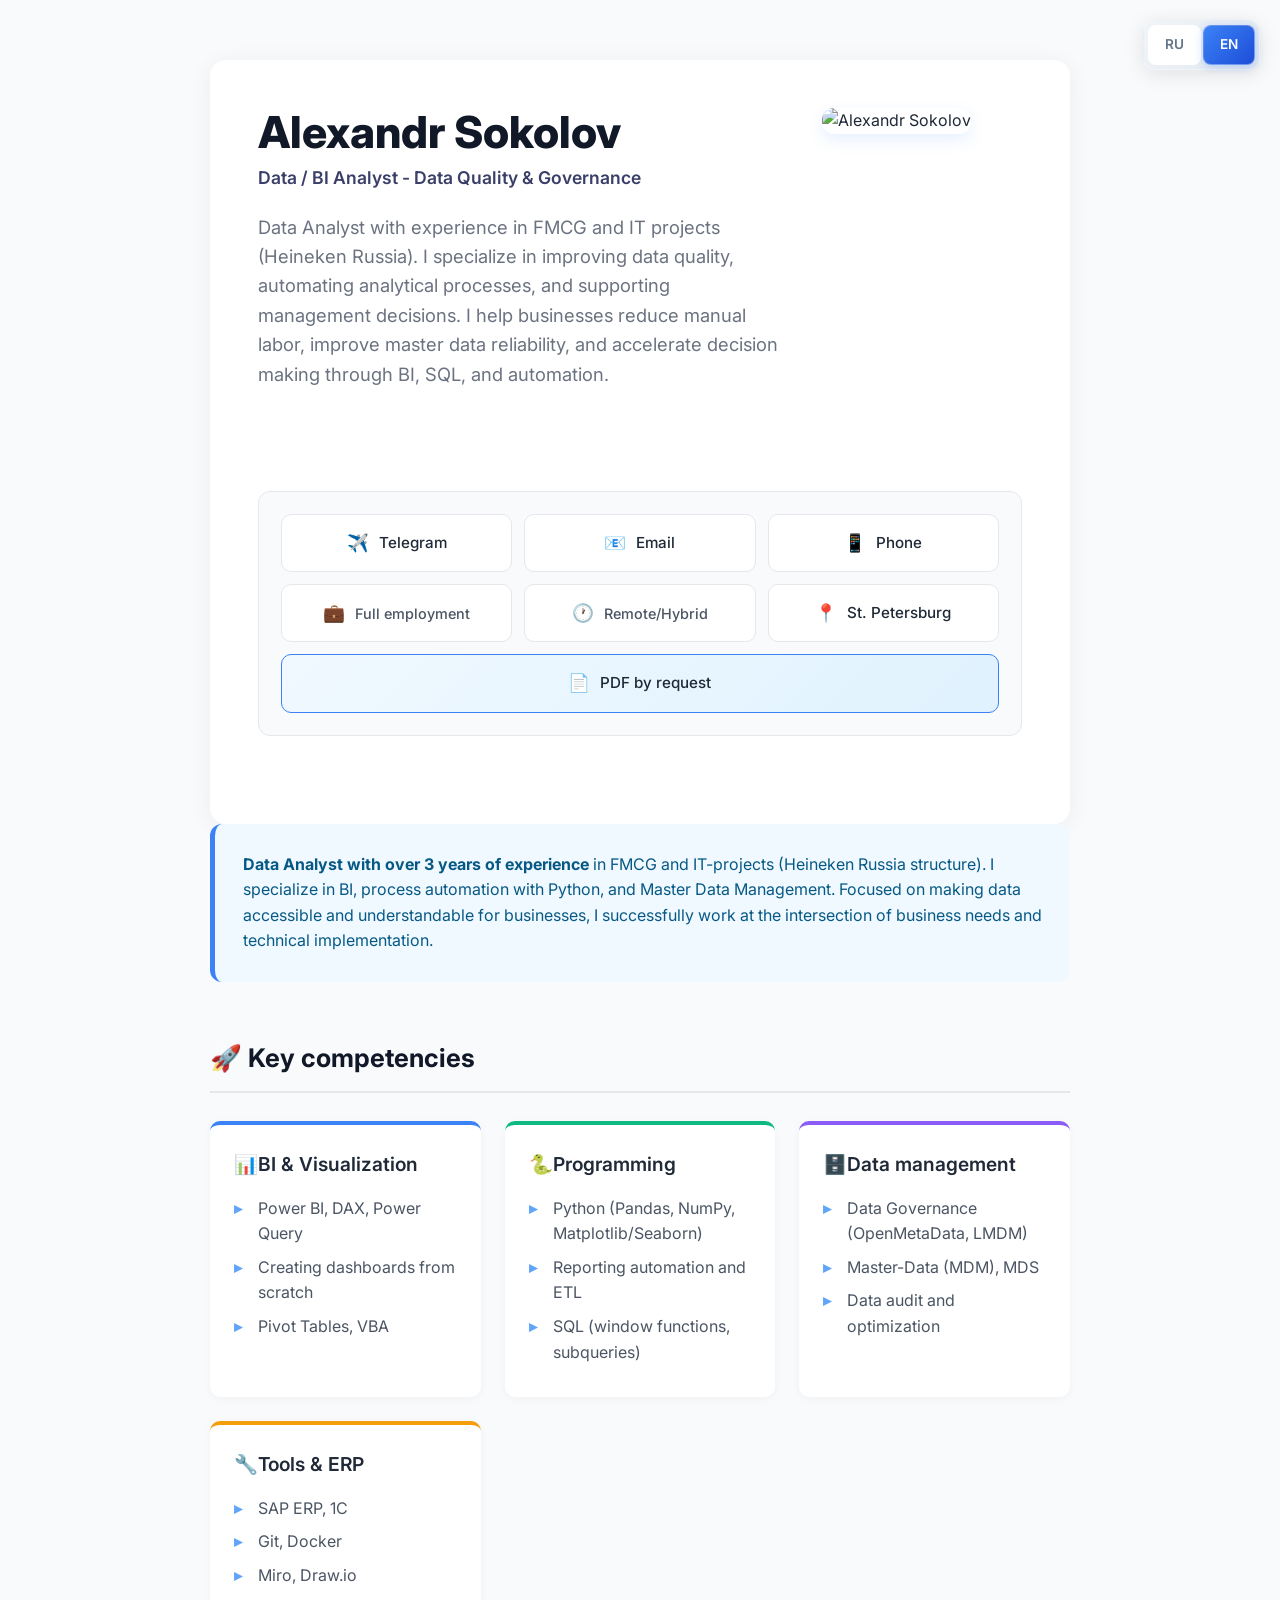
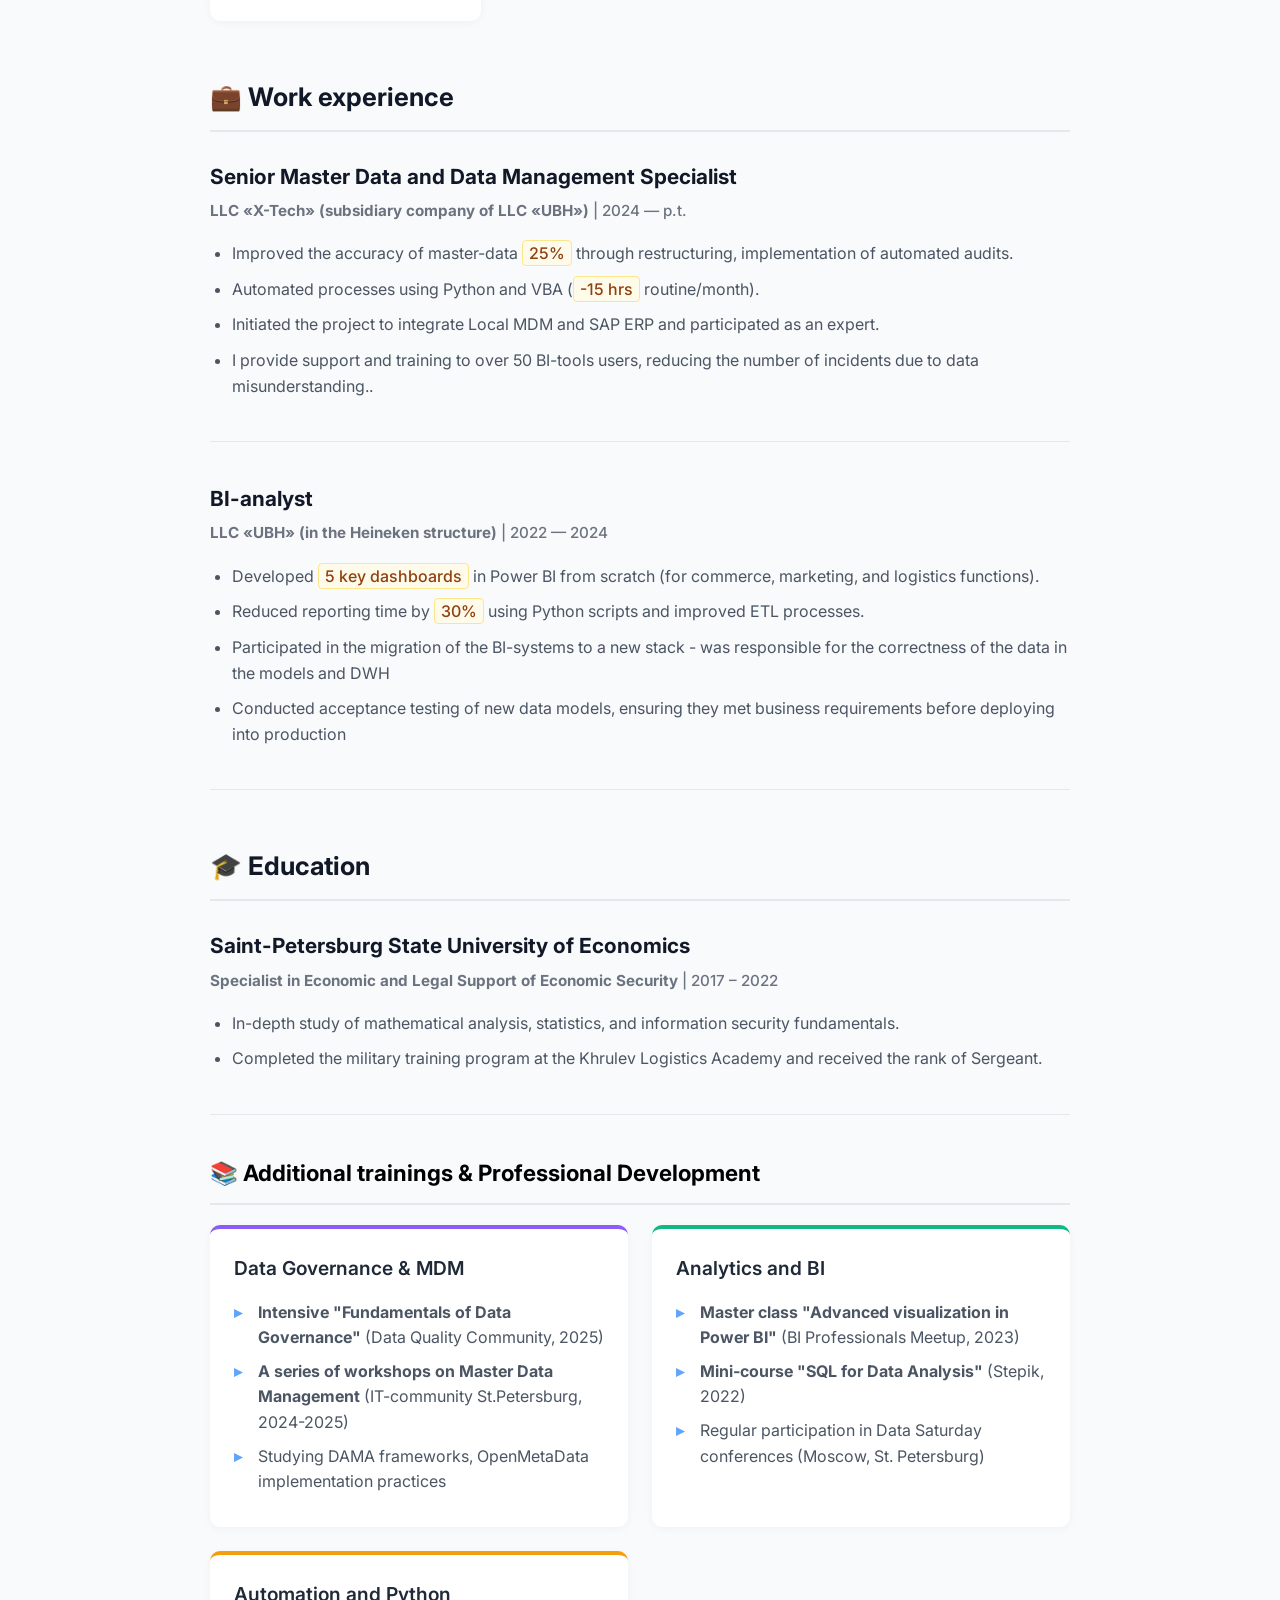
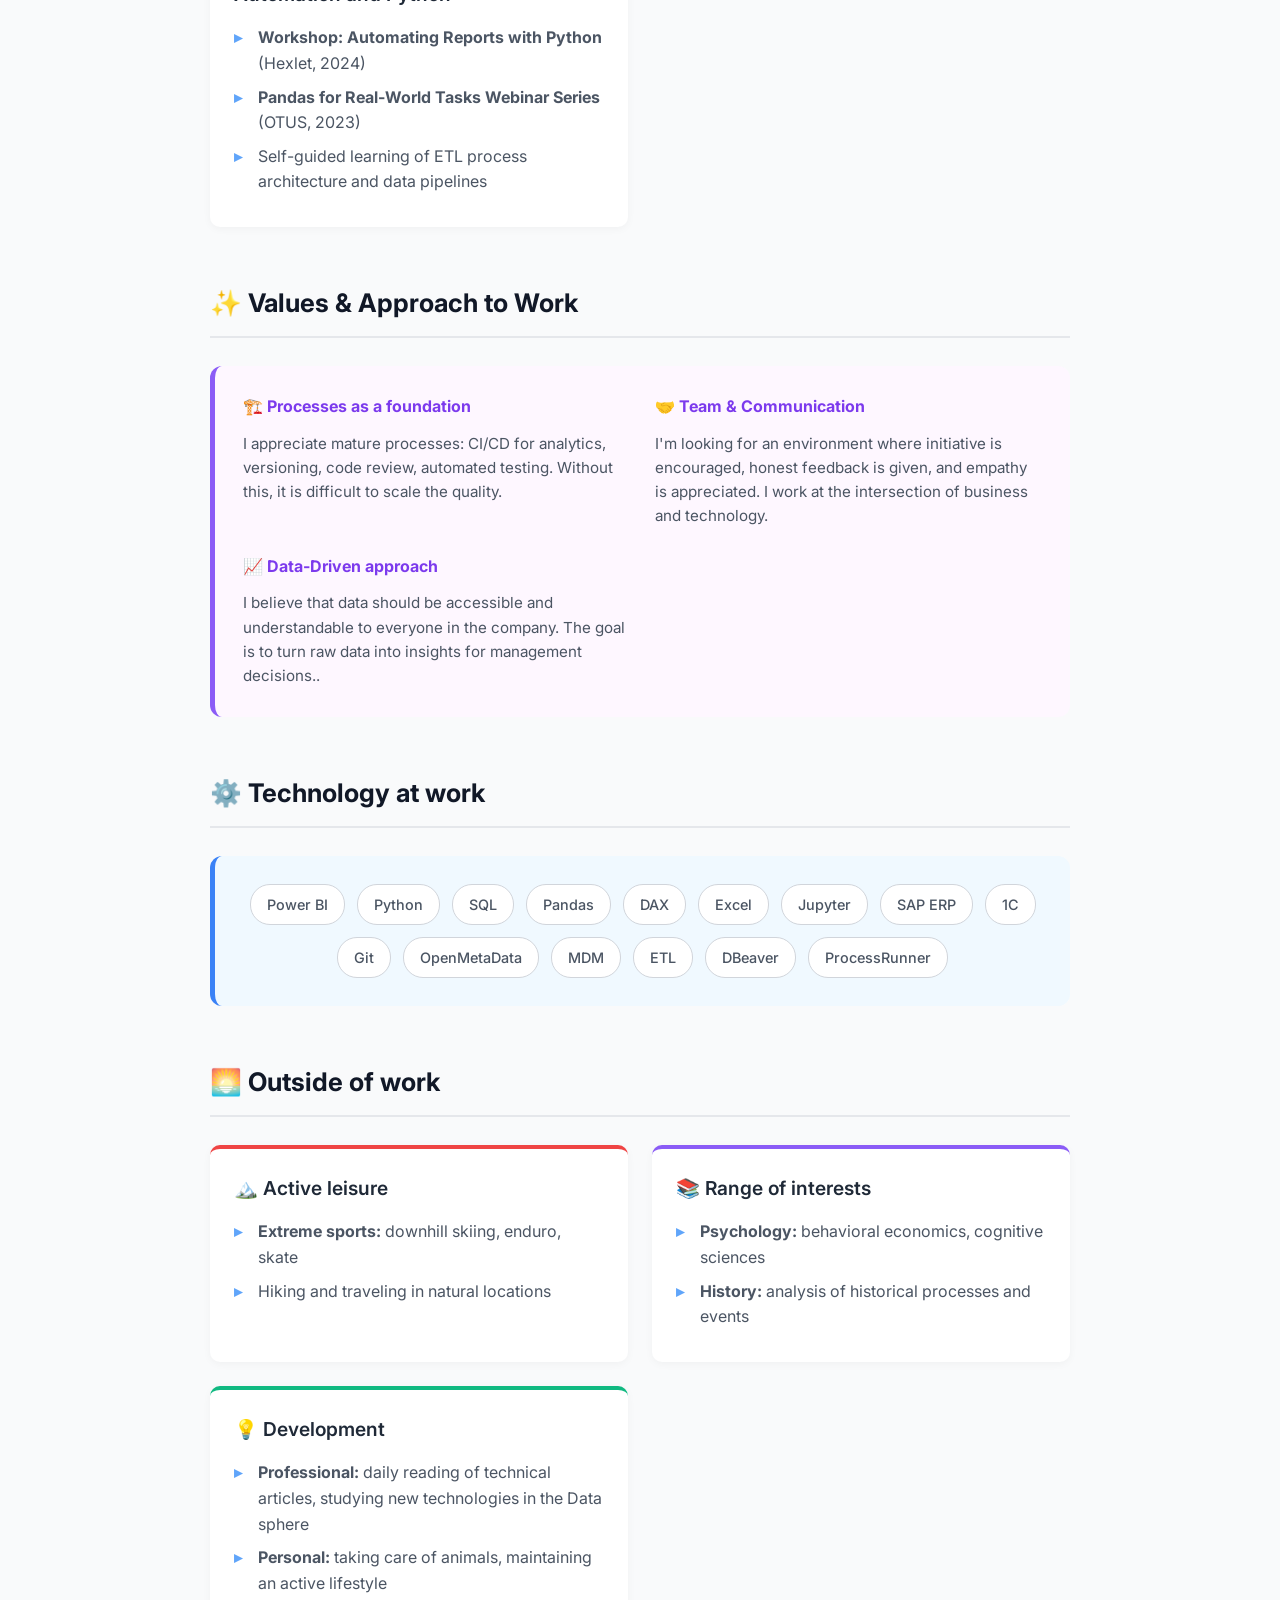
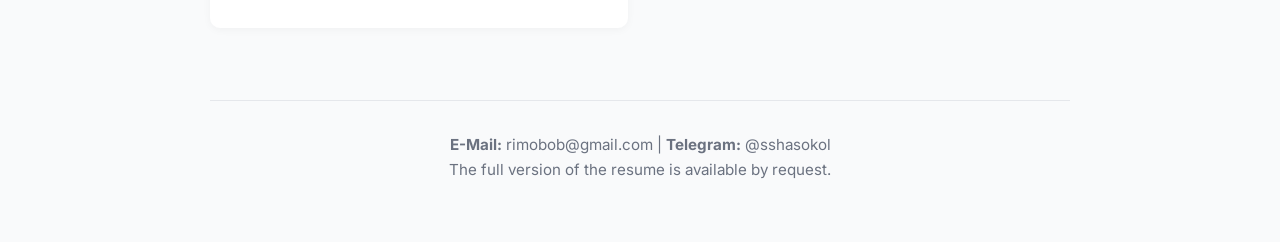
==== en/index.html @ 0ed8bb47 "modified:   README.md new file:   assets/css/style.css new file:   assets/images/profile photo new f" ====
<!DOCTYPE html>
<html lang="ru">
<head>
<meta charset="UTF-8">
<meta name="viewport" content="width=device-width, initial-scale=1.0">
<title>Alexandr Sokolov — Data Analyst & Data Governance Specialist</title>
<link rel="preconnect" href="https://fonts.googleapis.com">
<link rel="preconnect" href="https://fonts.gstatic.com" crossorigin>
<link href="https://fonts.googleapis.com/css2?family=Inter:wght@300;400;500;600;700&display=swap" rel="stylesheet">
<title>Alexandr Sokolov | Data / BI Analyst - Data Quality & Governance</title>
<meta name="description" content="Data Analyst with experience in FMCG and IT projects (Heineken Russia).
                  I specialize in improving data quality, automating analytical processes, and supporting management decisions.
                  I help businesses reduce manual labor, improve master data reliability, and accelerate decision making through BI, SQL, and automation.">
<meta property="og:title" content="Alexandr Sokolov | Data / BI Analyst - Data Quality Governance">
<meta property="og:description" content="Data Analyst with over 3 years of experience in FMCG and IT. I specialize in BI, process automation with Python, and master data management.">
<meta property="og:image" content="https://sshasokol.github.io/assets/images/profile%20photo.jpg">
<meta property="og:url" content="https://sshasokol.github.io">
<meta property="og:type" content="website">

<!-- Twitter Card -->
<meta name="twitter:card" content="summary_large_image">
<meta name="twitter:title" content="Alexandr Sokolov | Data / BI Analyst - Data Quality Governance">
<meta name="twitter:description" content="Data Analyst with over 3 years of experience in FMCG and IT. I specialize in BI, process automation with Python, and master data management.">
<meta name="twitter:image" content="https://sshasokol.github.io/assets/images/profile%20photo.jpg">

<!-- Дополнительные мета-теги -->
<meta name="author" content="Alexandr Sokolov">
<meta name="keywords" content="Data Analyst, BI, Data Governance, Python, SQL, Power BI, Master Data, Data Analysis, Data Management">

<!-- Favicon (иконка сайта) -->
<link rel="icon" href="/assets/images/favicon.ico" type="image/x-icon">
<link rel="apple-touch-icon" href="/assets/images/apple-touch-icon.png">
    <link rel="stylesheet" href="/assets/css/style.css">
    <link rel="stylesheet" href="assets/css/style.css">
</head>
<body>
<div class="resume-card">
<header class="header">
<div class="header-text">
<h1 class="name">Alexandr Sokolov</h1>
<h2 class="title">Data / BI Analyst - Data Quality & Governance</h2>
<p class="tagline">Data Analyst with experience in FMCG and IT projects (Heineken Russia).
                  I specialize in improving data quality, automating analytical processes, and supporting management decisions.
                  I help businesses reduce manual labor, improve master data reliability, and accelerate decision making through BI, SQL, and automation.</p>
</div>

<div class="header-photo">
<img src="/assets/images/profile photo.jpg" alt="Alexandr Sokolov">
</div>
  <div class="lang-switcher">
    <a href="/" class="lang-btn">RU</a>
    <a href="/en/" class="lang-btn active">EN</a>
</div>
<!-- ИСПРАВЛЕННАЯ КОНТАКТНАЯ ПЛАШКА -->
<div class="contact-bar">
<!-- Верхний ряд -->
<div class="contact-item">
<span class="contact-icon">✈️</span>
<a href="https://t.me/sshasokol" target="_blank" class="contact-link">Telegram</a>
</div>
<div class="contact-item">
<span class="contact-icon">📧</span>
<a href="mailto:rimobob@gmail.com" class="contact-link">Email</a>
</div>
<div class="contact-item">
<span class="contact-icon">📱</span>
<a href="tel:+79313109529" class="contact-link">Phone</a>
</div>

<!-- Средний ряд -->
<div class="contact-item">
<span class="contact-icon">💼</span>
<span class="contact-text">Full employment</span>
</div>
<div class="contact-item">
<span class="contact-icon">🕐</span>
<span class="contact-text">Remote/Hybrid</span>
</div>
<div class="contact-item contact-item-city">
<span class="contact-icon">📍</span>
<a href="https://yandex.ru/maps/2/saint-petersburg/" target="_blank" class="contact-link" title="Посмотреть на карте">St. Petersburg</a>
</div>

<!-- Нижний ряд (PDF) -->
<div class="contact-item contact-item-download">
<span class="contact-icon">📄</span>
<a href="mailto:rimobob@gmail.com" class="contact-link">PDF by request</a>
</div>
</div>
</div>
</header>

<section class="summary">
<p><strong>Data Analyst with over 3 years of experience</strong> in FMCG and IT-projects (Heineken Russia structure). I specialize in BI, process automation with Python, and Master Data Management. Focused on making data accessible and understandable for businesses, I successfully work at the intersection of business needs and technical implementation.</p>
</section>

<h2 class="section-title">🚀 Key competencies</h2>
<div class="skills-grid">
<div class="skill-card">
<h3>📊BI & Visualization</h3>
<ul>
<li>Power BI, DAX, Power Query</li>
<li>Creating dashboards from scratch</li>
<li>Pivot Tables, VBA</li>
</ul>
</div>
<div class="skill-card">
<h3>🐍Programming</h3>
<ul>
<li>Python (Pandas, NumPy, Matplotlib/Seaborn)</li>
<li>Reporting automation and ETL</li>
<li>SQL (window functions, subqueries)</li>
</ul>
</div>
<div class="skill-card">
<h3>🗄️Data management</h3>
<ul>
<li>Data Governance (OpenMetaData, LMDM)</li>
<li>Master-Data (MDM), MDS</li>
<li>Data audit and optimization</li>
</ul>
</div>
<div class="skill-card">
<h3>🔧Tools & ERP</h3>
<ul>
<li>SAP ERP, 1С</li>
<li>Git, Docker</li>
<li>Miro, Draw.io</li>
</ul>
</div>
</div>

<h2 class="section-title">💼 Work experience</h2>
<div class="job">
<h3 class="job-title">Senior Master Data and Data Management Specialist</h3>
<p class="job-meta"><strong>LLC «X-Tech» (subsidiary company of LLC «UBH»)</strong> | 2024 — p.t.</p>
<ul>
<li>Improved the accuracy of master-data <span class="highlight">25%</span> through restructuring, implementation of automated audits.</li>
<li>Automated processes using Python and VBA (<span class="highlight">-15 hrs</span> routine/month).</li>
<li>Initiated the project to integrate Local MDM and SAP ERP and participated as an expert.</li>
<li>I provide support and training to over 50 BI-tools users, reducing the number of incidents due to data misunderstanding..</li>
</ul>
</div>
<div class="job">
<h3 class="job-title">BI-analyst</h3>
<p class="job-meta"><strong>LLC «UBH» (in the Heineken structure)</strong> | 2022 — 2024</p>
<ul>
<li>Developed <span class="highlight">5 key dashboards</span> in Power BI from scratch (for commerce, marketing, and logistics functions).</li>
<li>Reduced reporting time by <span class="highlight">30%</span> using Python scripts and improved ETL processes.</li>
<li>Participated in the migration of the BI-systems to a new stack - was responsible for the correctness of the data in the models and DWH</li>
<li>Conducted acceptance testing of new data models, ensuring they met business requirements before deploying into production</li>
</ul>
</div>

<h2 class="section-title">🎓 Education</h2>
<div class="job">
<h3 class="job-title">Saint-Petersburg State University of Economics</h3>
<p class="job-meta"><strong>Specialist in Economic and Legal Support of Economic Security</strong> | 2017 – 2022</p>
<ul>
<li>In-depth study of mathematical analysis, statistics, and information security fundamentals.</li>
<li>Completed the military training program at the Khrulev Logistics Academy and received the rank of Sergeant.</li>
</ul>
</div>

<h3 class="section-title" style="font-size: 1.4em; margin: 40px 0 20px 0; color: #010003;">📚 Additional trainings & Professional Development</h3>
<div class="skills-grid" style="grid-template-columns: repeat(auto-fit, minmax(280px, 1fr));">
<div class="skill-card" style="border-top-color: #8b5cf6;">
<h3>Data Governance & MDM</h3>
<ul>
<li><strong>Intensive "Fundamentals of Data Governance"</strong> (Data Quality Community, 2025)</li>
<li><strong>A series of workshops on Master Data Management</strong> (IT-community St.Petersburg, 2024-2025)</li>
<li>Studying DAMA frameworks, OpenMetaData implementation practices</li>
</ul>
</div>
<div class="skill-card" style="border-top-color: #10b981;">
<h3>Analytics and BI</h3>
<ul>
<li><strong>Master class "Advanced visualization in Power BI"</strong> (BI Professionals Meetup, 2023)</li>
<li><strong>Mini-course "SQL for Data Analysis"</strong> (Stepik, 2022)</li>
<li>Regular participation in Data Saturday conferences (Moscow, St. Petersburg)</li>
</ul>
</div>
<div class="skill-card" style="border-top-color: #f59e0b;">
<h3>Automation and Python</h3>
<ul>
<li><strong>Workshop: Automating Reports with Python</strong> (Hexlet, 2024)</li>
<li><strong>Pandas for Real-World Tasks Webinar Series</strong> (OTUS, 2023)</li>
<li>Self-guided learning of ETL process architecture and data pipelines</li>
</ul>
</div>
</div>

<h2 class="section-title">✨ Values & Approach to Work</h2>
<div class="summary" style="background: #fef7ff; border-left-color: #8b5cf6; margin-top: 20px;">
<div style="display: grid; grid-template-columns: repeat(auto-fit, minmax(250px, 1fr)); gap: 25px;">
<div>
<h4 style="color: #7c3aed; margin-bottom: 12px;">🏗️ Processes as a foundation</h4>
<p style="color: #4b5563; font-size: 0.95em;">I appreciate mature processes: CI/CD for analytics, versioning, code review, automated testing. Without this, it is difficult to scale the quality.</p>
</div>
<div>
<h4 style="color: #7c3aed; margin-bottom: 12px;">🤝 Team & Communication</h4>
<p style="color: #4b5563; font-size: 0.95em;">I'm looking for an environment where initiative is encouraged, honest feedback is given, and empathy is appreciated. I work at the intersection of business and technology.</p>
</div>
<div>
<h4 style="color: #7c3aed; margin-bottom: 12px;">📈 Data-Driven approach</h4>
<p style="color: #4b5563; font-size: 0.95em;">I believe that data should be accessible and understandable to everyone in the company. The goal is to turn raw data into insights for management decisions..</p>
</div>
</div>
</div>

<h2 class="section-title">⚙️ Technology at work</h2>
<div class="summary" style="background: #f0f9ff; margin-bottom: 30px;">
<div style="display: flex; flex-wrap: wrap; gap: 12px; justify-content: center;">
<span class="tech-tag">Power BI</span>
<span class="tech-tag">Python</span>
<span class="tech-tag">SQL</span>
<span class="tech-tag">Pandas</span>
<span class="tech-tag">DAX</span>
<span class="tech-tag">Excel</span>
<span class="tech-tag">Jupyter</span>
<span class="tech-tag">SAP ERP</span>
<span class="tech-tag">1C</span>
<span class="tech-tag">Git</span>
<span class="tech-tag">OpenMetaData</span>
<span class="tech-tag">MDM</span>
<span class="tech-tag">ETL</span>
<span class="tech-tag">DBeaver</span>
<span class="tech-tag">ProcessRunner</span>
</div>
</div>

<h2 class="section-title">🌅 Outside of work</h2>
<div class="skills-grid" style="grid-template-columns: repeat(auto-fit, minmax(280px, 1fr)); margin-bottom: 40px;">
<div class="skill-card" style="border-top-color: #ef4444;">
<h3>🏔️ Active leisure</h3>
<ul>
<li><strong>Extreme sports:</strong> downhill skiing, enduro, skate</li>
<li> Hiking and traveling in natural locations</li>
</ul>
</div>
<div class="skill-card" style="border-top-color: #8b5cf6;">
<h3>📚 Range of interests</h3>
<ul>
<li><strong>Psychology:</strong> behavioral economics, cognitive sciences</li>
<li><strong>History:</strong> analysis of historical processes and events</li>
</ul>
</div>
<div class="skill-card" style="border-top-color: #10b981;">
<h3>💡 Development</h3>
<ul>
<li><strong>Professional:</strong> daily reading of technical articles, studying new technologies in the Data sphere</li>
<li><strong>Personal:</strong> taking care of animals, maintaining an active lifestyle</li>
</ul>
</div>
</div>

<footer>
<p><strong>E-Mail:</strong> rimobob@gmail.com | <strong>Telegram:</strong> @sshasokol</p>
<p>The full version of the resume is available by request.</p>
</footer>
</div>
</body>
</html>
---- assets/css/style.css ----
<style>
        * { 
            margin: 0; 
            padding: 0; 
            box-sizing: border-box; 
        }

        body {
            font-family: 'Inter', -apple-system, BlinkMacSystemFont, 'Segoe UI', sans-serif;
            line-height: 1.6;
            color: #1f2937;
            background-color: #f9fafb;
            padding: 20px;
            max-width: 900px;
            margin: 40px auto;
        }

        .resume-card {
            background: white;
            border-radius: 16px;
            box-shadow: 0 4px 24px rgba(0, 0, 0, 0.06);
            padding: 48px;
            margin-top: 0;
        }

        .header {
            display: flex;
            justify-content: space-between;
            align-items: flex-start;
            gap: 40px;
            margin-bottom: 40px;
            flex-wrap: wrap;
        }

        .header-text { 
            flex: 1; 
            min-width: 300px; 
        }

        .name {
            color: #111827;
            font-size: 2.75em;
            font-weight: 800;
            margin-bottom: 8px;
            line-height: 1.1;
        }

        .title {
            color: #3a3f69;
            font-size: 1.1em;
            font-weight: 600;
            margin-bottom: 20px;
        }

        .tagline {
            color: #6b7280;
            font-size: 1.15em;
            margin-bottom: 32px;
            font-weight: 400;
        }

        .header-photo {
            flex: 0 0 200px;
        }

        .header-photo img {
            width: 100%;
            max-width: 200px;
            border-radius: 12px;
            box-shadow: 0 6px 16px rgba(59, 130, 246, 0.12);
        }

        /* ===== КОНТАКТНАЯ ПЛАШКА С ГОРОДОМ ПОСЕРЕДИНЕ (Flexbox) ===== */
/* ===== УПРОЩЕННАЯ И ИСПРАВЛЕННАЯ КОНТАКТНАЯ ПЛАШКА ===== */
* { 
    margin: 0; 
    padding: 0; 
    box-sizing: border-box; 
}

body {
    font-family: 'Inter', -apple-system, BlinkMacSystemFont, 'Segoe UI', sans-serif;
    line-height: 1.6;
    color: #1f2937;
    background-color: #f9fafb;
    padding: 20px;
    max-width: 900px;
    margin: 40px auto;
}

.resume-card {
    background: white;
    border-radius: 16px;
    box-shadow: 0 4px 24px rgba(0, 0, 0, 0.06);
    padding: 48px;
    margin-top: 0;
}

.header {
    display: flex;
    justify-content: space-between;
    align-items: flex-start;
    gap: 40px;
    margin-bottom: 40px;
    flex-wrap: wrap;
}

.header-text { 
    flex: 1; 
    min-width: 300px; 
}

.name {
    color: #111827;
    font-size: 2.75em;
    font-weight: 800;
    margin-bottom: 8px;
    line-height: 1.1;
}

.title {
    color: #3a3f69;
    font-size: 1.1em;
    font-weight: 600;
    margin-bottom: 20px;
}

.tagline {
    color: #6b7280;
    font-size: 1.15em;
    margin-bottom: 32px;
    font-weight: 400;
}

.header-photo {
    flex: 0 0 200px;
}

.header-photo img {
    width: 100%;
    max-width: 200px;
    border-radius: 12px;
    box-shadow: 0 6px 16px rgba(59, 130, 246, 0.12);
}

/* ===== КОНТАКТНАЯ ПЛАШКА ===== */
.contact-bar {
display: grid;
gap: 12px;
background: #f8fafc;
padding: 22px;
border-radius: 12px;
margin-top: 30px;
border: 1px solid #e5e7eb;
width: 100%;
}

/* ДЕСКТОП ВЕРСИЯ (900px+) - 3x3 сетка */
/* Десктоп (900px+) */
@media (min-width: 901px) {
.contact-bar {
grid-template-columns: repeat(3, 1fr);
        grid-template-rows: auto auto auto;
    }

    /* Верхний ряд: Telegram, Email, Телефон */
    .contact-item:nth-child(1) { grid-column: 1; grid-row: 1; } /* Telegram */
    .contact-item:nth-child(2) { grid-column: 2; grid-row: 1; } /* Email */
    .contact-item:nth-child(3) { grid-column: 3; grid-row: 1; } /* Телефон */

    /* Средний ряд: Полная занятость, Удалённо, СПб */
    .contact-item:nth-child(4) { grid-column: 1; grid-row: 2; } /* Полная занятость */
    .contact-item:nth-child(5) { grid-column: 2; grid-row: 2; } /* Удалённо/гибрид */
    .contact-item-city { grid-column: 3; grid-row: 2; } /* СПб */

    /* Нижний ряд: PDF по запросу (на всю ширину) */
    .contact-item-download { 
        grid-column: 1 / -1; 
        grid-row: 3;
}
}

/* ПЛАНШЕТ ВЕРСИЯ (601px - 900px) - 2x4 сетка */
/* Планшет (601px - 900px) */
@media (min-width: 601px) and (max-width: 900px) {
.contact-bar {
grid-template-columns: repeat(2, 1fr);
        grid-template-rows: auto auto auto auto;
    }

    /* Верхний ряд: Telegram, Email */
    .contact-item:nth-child(1) { grid-column: 1; grid-row: 1; } /* Telegram */
    .contact-item:nth-child(2) { grid-column: 2; grid-row: 1; } /* Email */

    /* Второй ряд: Телефон, Полная занятость */
    .contact-item:nth-child(3) { grid-column: 1; grid-row: 2; } /* Телефон */
    .contact-item:nth-child(4) { grid-column: 2; grid-row: 2; } /* Полная занятость */

    /* Третий ряд: Удалённо, СПб */
    .contact-item:nth-child(5) { grid-column: 1; grid-row: 3; } /* Удалённо/гибрид */
    .contact-item-city { grid-column: 2; grid-row: 3; } /* СПб */

    /* Нижний ряд: PDF (на всю ширину) */
    .contact-item-download { 
        grid-column: 1 / -1; 
        grid-row: 4;
}
}

/* МОБИЛЬНАЯ ВЕРСИЯ (до 600px) - вертикальный список */
/* Мобильные (до 600px) */
@media (max-width: 600px) {
.contact-bar {
grid-template-columns: 1fr;
        grid-template-rows: auto;
}

    /* Все плашки в одну колонку, порядок как нужно */
    .contact-item:nth-child(1) { order: 1; } /* Telegram */
    .contact-item:nth-child(2) { order: 2; } /* Email */
    .contact-item:nth-child(3) { order: 3; } /* Телефон */
    .contact-item:nth-child(4) { order: 4; } /* Полная занятость */
    .contact-item:nth-child(5) { order: 5; } /* Удалённо/гибрид */
    .contact-item-city { order: 6; } /* СПб */
    .contact-item-download { order: 7; } /* PDF */
}

/* ОБЩИЕ СТИЛИ ДЛЯ ПЛАШЕК */
.contact-item {
display: flex;
align-items: center;
justify-content: center;
gap: 10px;
padding: 14px 12px;
background: white;
border-radius: 10px;
border: 1px solid #e5e7eb;
transition: all 0.2s ease;
text-align: center;
min-height: 54px;
width: 100%;
}

.contact-item:hover {
transform: translateY(-2px);
box-shadow: 0 4px 12px rgba(0, 0, 0, 0.08);
border-color: #3b82f6;
}

/* Особый стиль для плашки СПб */
.contact-item-city {
border-color: #3b82f6;
background: #f0f9ff;
    border-color: #e5e7eb;
    background: white;
font-weight: 600;
}

/* Кнопка PDF */
.contact-item-download {
background: linear-gradient(135deg, #f0f9ff 0%, #e0f2fe 100%);
border-color: #3b82f6;
font-weight: 600;
}

.contact-item-download:hover {
background: linear-gradient(135deg, #e0f2fe 0%, #bae6fd 100%);
}

.contact-icon {
font-size: 1.1em;
flex-shrink: 0;
width: 22px;
text-align: center;
}

.contact-link, a {
font-size: 0.95em;
font-weight: 500;
color: #1f2937;
text-decoration: none;
transition: color 0.2s;
white-space: nowrap;
}

.contact-link:hover, a:hover {
color: #3b82f6;
}

.contact-text {
font-size: 0.9em;
font-weight: 500;
color: #4b5563;
white-space: nowrap;
}

        .summary {
            background: #f0f9ff;
            padding: 28px;
            border-radius: 12px;
            margin-bottom: 48px;
            color: #075985;
            border-left: 5px solid #3b82f6;
            font-weight: 400;
        }
/* Адаптация для мобильных (оставь этот) */
/* Упрощаем расположение контактов */
.contact-item:nth-child(1) { grid-column: 1; } /* Telegram */
.contact-item:nth-child(2) { grid-column: 2; } /* Email */
.contact-item:nth-child(3) { grid-column: 3; } /* Телефон */
.contact-item:nth-child(4) { grid-column: 1; } /* Полная занятость */
.contact-item:nth-child(5) { grid-column: 2; } /* Удалённо/гибрид */
.contact-item:nth-child(6) { grid-column: 3; } /* СПб */
.contact-item-download { grid-column: 1 / -1; } /* PDF */

/* На мобилках делаем 1 колонку */
@media (max-width: 600px) {
    .contact-item:nth-child(1),
    .contact-item:nth-child(2),
    .contact-item:nth-child(3),
    .contact-item:nth-child(4),
    .contact-item:nth-child(5),
    .contact-item:nth-child(6) {
        grid-column: 1;
    }
}

.summary {
    background: #f0f9ff;
    padding: 28px;
    border-radius: 12px;
    margin-bottom: 48px;
    color: #075985;
    border-left: 5px solid #3b82f6;
    font-weight: 400;
}

.section-title {
    color: #111827;
    font-size: 1.6em;
    margin: 56px 0 28px 0;
    padding-bottom: 12px;
    border-bottom: 2px solid #e5e7eb;
    font-weight: 700;
}

.skills-grid {
    display: grid;
    grid-template-columns: repeat(auto-fit, minmax(240px, 1fr));
    gap: 24px;
    margin-bottom: 20px;
}

.skill-card {
    background: white;
    padding: 24px;
    border-radius: 10px;
    border-top: 4px solid #3b82f6;
    box-shadow: 0 2px 8px rgba(0, 0, 0, 0.04);
    transition: transform 0.2s, box-shadow 0.2s;
}

.skill-card:hover {
    transform: translateY(-3px);
    box-shadow: 0 6px 12px rgba(0, 0, 0, 0.07);
}

.skill-card h3 {
    color: #1f2937;
    margin-bottom: 16px;
    font-size: 1.2em;
    font-weight: 600;
}

.skill-card ul { 
    list-style: none; 
}

.skill-card li {
    margin-bottom: 8px;
    padding-left: 24px;
    position: relative;
    color: #4b5563;
}

.skill-card li:before {
    content: '▸';
    color: #60a5fa;
    font-weight: bold;
    position: absolute;
    left: 0;
}

.skill-card:nth-child(1) { border-top-color: #3b82f6; }
.skill-card:nth-child(2) { border-top-color: #10b981; }
.skill-card:nth-child(3) { border-top-color: #8b5cf6; }
.skill-card:nth-child(4) { border-top-color: #f59e0b; }

.job {
    margin-bottom: 40px;
    padding-bottom: 32px;
    border-bottom: 1px solid #e5e7eb;
}

.job:last-child { 
    border-bottom: none; 
}

.job-title {
    color: #111827;
    font-size: 1.3em;
    margin-bottom: 6px;
    font-weight: 700;
}

.job-meta {
    color: #6b7280;
    margin-bottom: 18px;
    font-weight: 500;
    font-size: 0.95em;
}

.job ul { 
    padding-left: 22px; 
}

.job li {
    margin-bottom: 10px;
    color: #4b5563;
}

.highlight {
    background-color: #fffbeb;
    color: #92400e;
    padding: 2px 6px;
    border-radius: 4px;
    font-weight: 500;
    border: 1px solid #fde68a;
}

footer {
    text-align: center;
    margin-top: 72px;
    padding-top: 32px;
    border-top: 1px solid #e5e7eb;
    color: #6b7280;
    font-size: 0.95em;
}

.tech-tag {
    background: white;
    padding: 8px 16px;
    border-radius: 20px;
    border: 1px solid #d1d5db;
    color: #4b5563;
    font-size: 0.9em;
    font-weight: 500;
    transition: all 0.2s;
}

.tech-tag:hover {
    background: #3b82f6;
    color: white;
    border-color: #3b82f6;
    transform: translateY(-2px);
}

/* Адаптация для мобильных */
@media (max-width: 768px) {
body { 
padding: 16px; 
margin: 20px auto; 
}

.resume-card { 
padding: 32px 24px; 
}

.header { 
flex-direction: column-reverse; 
gap: 32px; 
}

.header-photo { 
align-self: center; 
}

.name { 
font-size: 2.3em; 
}

.contact-bar {
grid-template-columns: repeat(2, 1fr);
gap: 10px;
padding: 18px;
}

.contact-item-download {
grid-column: 1 / -1;
margin-top: 4px;
}

.skills-grid { 
grid-template-columns: 1fr; 
}
}

/* Очень маленькие экраны (оставь этот) */
/* Очень маленькие экраны */
@media (max-width: 480px) {
.contact-bar {
grid-template-columns: 1fr;
}

.contact-item {
padding: 12px;
}

.contact-text {
font-size: 0.85em;
}
}
/* ===== ПЕРЕКЛЮЧАТЕЛЬ ЯЗЫКА ===== */
/* ===== СИЛЬНЫЙ ФИКС ДЛЯ ПЕРЕКЛЮЧАТЕЛЯ ===== */
.lang-switcher {
    /* Гарантируем горизонтальное расположение */
    display: flex !important;
    flex-direction: row !important;
    flex-wrap: nowrap !important;
    align-items: center !important;
    justify-content: center !important;
    
    position: absolute !important;
    top: 20px !important;
    right: 20px !important;
    
    background: linear-gradient(135deg, #f1f5f9 0%, #e2e8f0 100%) !important;
    padding: 4px !important;
    border-radius: 12px !important;
    z-index: 100 !important;
    box-shadow: 0 4px 20px rgba(0, 0, 0, 0.1) !important;
    border: 1px solid rgba(255, 255, 255, 0.2) !important;
    
    /* Гарантируем размер */
    width: auto !important;
    height: auto !important;
    min-width: unset !important;
    max-width: none !important;
}

.lang-btn {
    display: inline-block !important;
    float: none !important;
    position: static !important;
    
    padding: 8px 16px !important;
    background: white !important;
    color: #64748b !important;
    text-decoration: none !important;
    border-radius: 8px !important;
    font-weight: 600 !important;
    font-size: 0.85em !important;
    border: 1px solid transparent !important;
    
    /* Гарантируем что кнопки будут рядом */
    margin: 0 !important;
    margin-right: 2px !important;
}

.lang-btn:last-child {
    margin-right: 0 !important;
}

.lang-btn:hover {
    background: #f8fafb !important;
    color: #3b82f6 !important;
    transform: translateY(-1px) !important;
}

.lang-btn.active {
    background: linear-gradient(135deg, #3b82f6 0%, #1d4ed8 100%) !important;
    color: white !important;
    box-shadow: 0 2px 10px rgba(59, 130, 246, 0.3) !important;
    border: 1px solid rgba(255, 255, 255, 0.3) !important;
}

/* iPhone 13 Pro: 390x844, но учитываем Safe Area */
@media (max-width: 428px) { /* Макс ширина iPhone */
    .lang-switcher {
        top: 15px !important;
        right: 15px !important;
        padding: 3px !important;
    }
    
    .lang-btn {
        padding: 6px 12px !important;
        font-size: 0.8em !important;
    }
}

/* Для совсем тесных ситуаций */
@media (max-width: 360px) {
    .lang-switcher {
        top: 12px !important;
        right: 12px !important;
        transform: scale(0.9) !important;
        transform-origin: top right !important;
    }
    
    .lang-btn {
        padding: 5px 10px !important;
        font-size: 0.75em !important;
    }
}

/* Компьютер */
@media (min-width: 
</style>
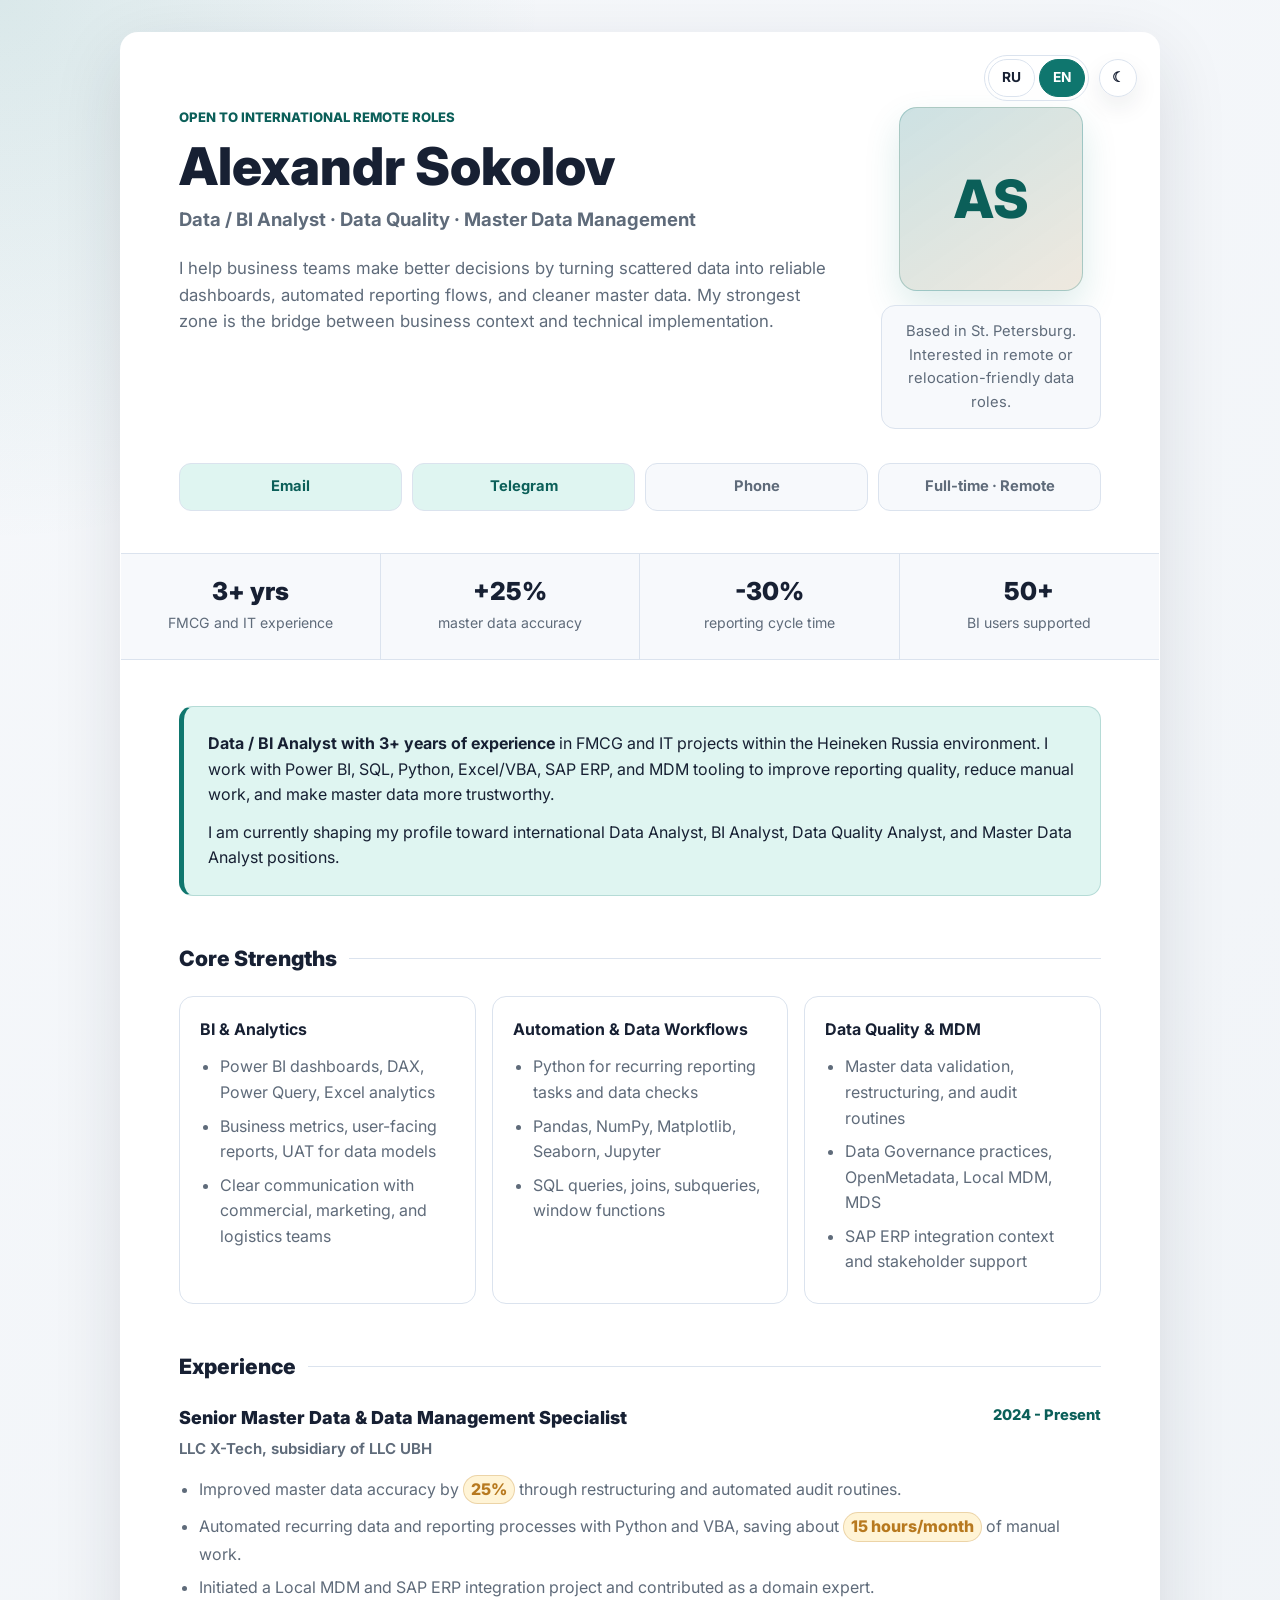
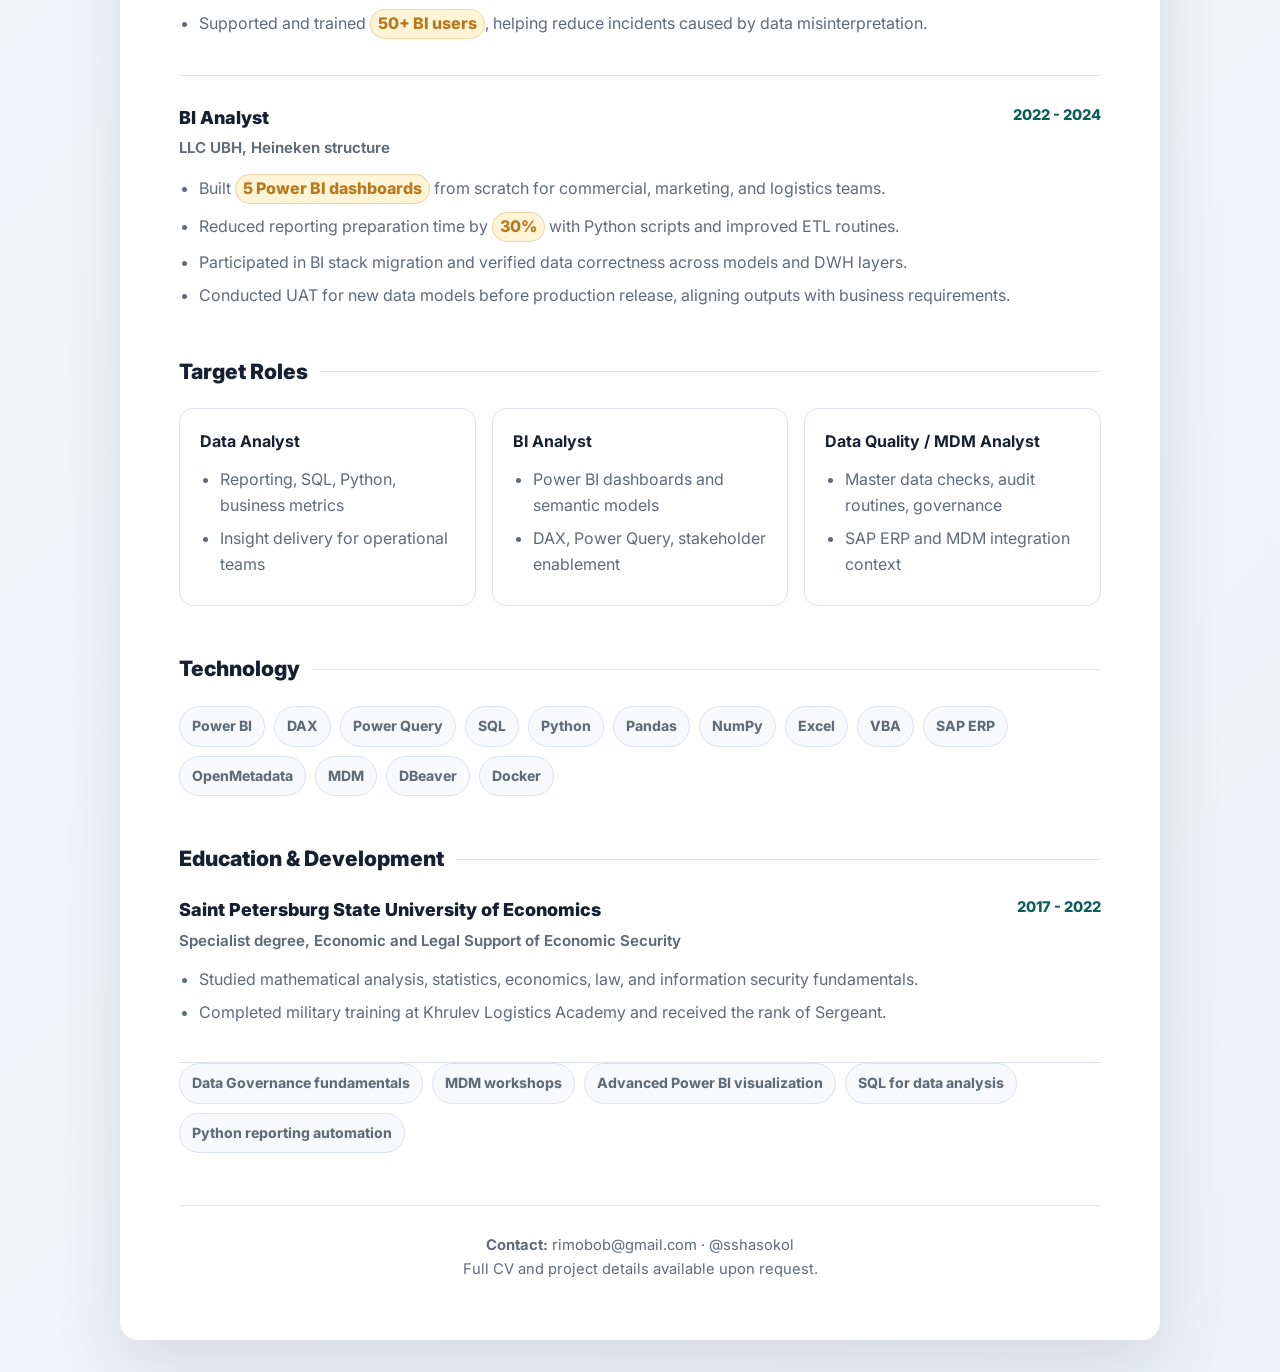
==== commit 9846d985: "Refresh CV site for GitHub Pages" ====
--- a/en/index.html
+++ b/en/index.html
@@ -1,264 +1,214 @@
-
 <!DOCTYPE html>
-<html lang="ru">
+<html lang="en">
 <head>
-<meta charset="UTF-8">
-<meta name="viewport" content="width=device-width, initial-scale=1.0">
-<title>Alexandr Sokolov — Data Analyst & Data Governance Specialist</title>
-<link rel="preconnect" href="https://fonts.googleapis.com">
-<link rel="preconnect" href="https://fonts.gstatic.com" crossorigin>
-<link href="https://fonts.googleapis.com/css2?family=Inter:wght@300;400;500;600;700&display=swap" rel="stylesheet">
-<title>Alexandr Sokolov | Data / BI Analyst - Data Quality & Governance</title>
-<meta name="description" content="Data Analyst with experience in FMCG and IT projects (Heineken Russia).
-                  I specialize in improving data quality, automating analytical processes, and supporting management decisions.
-                  I help businesses reduce manual labor, improve master data reliability, and accelerate decision making through BI, SQL, and automation.">
-<meta property="og:title" content="Alexandr Sokolov | Data / BI Analyst - Data Quality Governance">
-<meta property="og:description" content="Data Analyst with over 3 years of experience in FMCG and IT. I specialize in BI, process automation with Python, and master data management.">
-<meta property="og:image" content="https://sshasokol.github.io/assets/images/profile%20photo.jpg">
-<meta property="og:url" content="https://sshasokol.github.io">
-<meta property="og:type" content="website">
-
-<!-- Twitter Card -->
-<meta name="twitter:card" content="summary_large_image">
-<meta name="twitter:title" content="Alexandr Sokolov | Data / BI Analyst - Data Quality Governance">
-<meta name="twitter:description" content="Data Analyst with over 3 years of experience in FMCG and IT. I specialize in BI, process automation with Python, and master data management.">
-<meta name="twitter:image" content="https://sshasokol.github.io/assets/images/profile%20photo.jpg">
-
-<!-- Дополнительные мета-теги -->
-<meta name="author" content="Alexandr Sokolov">
-<meta name="keywords" content="Data Analyst, BI, Data Governance, Python, SQL, Power BI, Master Data, Data Analysis, Data Management">
-
-<!-- Favicon (иконка сайта) -->
-<link rel="icon" href="/assets/images/favicon.ico" type="image/x-icon">
-<link rel="apple-touch-icon" href="/assets/images/apple-touch-icon.png">
-    <link rel="stylesheet" href="/assets/css/style.css">
-    <link rel="stylesheet" href="assets/css/style.css">
+    <meta charset="UTF-8">
+    <meta name="viewport" content="width=device-width, initial-scale=1.0">
+    <title>Alexandr Sokolov | Data / BI Analyst</title>
+    <meta name="description" content="Data / BI Analyst with 3+ years in FMCG and IT, focused on Power BI, SQL, Python automation, Data Quality, and Master Data Management.">
+    <meta name="author" content="Alexandr Sokolov">
+    <meta name="keywords" content="Data Analyst, BI Analyst, Power BI, SQL, Python, Data Quality, Data Governance, MDM, FMCG">
+    <meta property="og:title" content="Alexandr Sokolov | Data / BI Analyst">
+    <meta property="og:description" content="Power BI, SQL, Python automation, Data Quality, and Master Data Management.">
+    <meta property="og:url" content="https://sshasokol.github.io/en/">
+    <meta property="og:type" content="profile">
+    <meta name="twitter:card" content="summary">
+    <link rel="canonical" href="https://sshasokol.github.io/en/">
+    <link rel="alternate" hreflang="ru" href="https://sshasokol.github.io/">
+    <link rel="alternate" hreflang="en" href="https://sshasokol.github.io/en/">
+    <link rel="preconnect" href="https://fonts.googleapis.com">
+    <link rel="preconnect" href="https://fonts.gstatic.com" crossorigin>
+    <link href="https://fonts.googleapis.com/css2?family=Inter:wght@400;500;650;700;800&display=swap" rel="stylesheet">
+    <link rel="stylesheet" href="../assets/css/style.css">
 </head>
 <body>
-<div class="resume-card">
-<header class="header">
-<div class="header-text">
-<h1 class="name">Alexandr Sokolov</h1>
-<h2 class="title">Data / BI Analyst - Data Quality & Governance</h2>
-<p class="tagline">Data Analyst with experience in FMCG and IT projects (Heineken Russia).
-                  I specialize in improving data quality, automating analytical processes, and supporting management decisions.
-                  I help businesses reduce manual labor, improve master data reliability, and accelerate decision making through BI, SQL, and automation.</p>
-</div>
-
-<div class="header-photo">
-<img src="/assets/images/profile photo.jpg" alt="Alexandr Sokolov">
-</div>
-  <div class="lang-switcher">
-    <a href="/" class="lang-btn">RU</a>
-    <a href="/en/" class="lang-btn active">EN</a>
-</div>
-<!-- ИСПРАВЛЕННАЯ КОНТАКТНАЯ ПЛАШКА -->
-<div class="contact-bar">
-<!-- Верхний ряд -->
-<div class="contact-item">
-<span class="contact-icon">✈️</span>
-<a href="https://t.me/sshasokol" target="_blank" class="contact-link">Telegram</a>
-</div>
-<div class="contact-item">
-<span class="contact-icon">📧</span>
-<a href="mailto:rimobob@gmail.com" class="contact-link">Email</a>
-</div>
-<div class="contact-item">
-<span class="contact-icon">📱</span>
-<a href="tel:+79313109529" class="contact-link">Phone</a>
-</div>
-
-<!-- Средний ряд -->
-<div class="contact-item">
-<span class="contact-icon">💼</span>
-<span class="contact-text">Full employment</span>
-</div>
-<div class="contact-item">
-<span class="contact-icon">🕐</span>
-<span class="contact-text">Remote/Hybrid</span>
-</div>
-<div class="contact-item contact-item-city">
-<span class="contact-icon">📍</span>
-<a href="https://yandex.ru/maps/2/saint-petersburg/" target="_blank" class="contact-link" title="Посмотреть на карте">St. Petersburg</a>
-</div>
-
-<!-- Нижний ряд (PDF) -->
-<div class="contact-item contact-item-download">
-<span class="contact-icon">📄</span>
-<a href="mailto:rimobob@gmail.com" class="contact-link">PDF by request</a>
-</div>
-</div>
-</div>
-</header>
-
-<section class="summary">
-<p><strong>Data Analyst with over 3 years of experience</strong> in FMCG and IT-projects (Heineken Russia structure). I specialize in BI, process automation with Python, and Master Data Management. Focused on making data accessible and understandable for businesses, I successfully work at the intersection of business needs and technical implementation.</p>
-</section>
-
-<h2 class="section-title">🚀 Key competencies</h2>
-<div class="skills-grid">
-<div class="skill-card">
-<h3>📊BI & Visualization</h3>
-<ul>
-<li>Power BI, DAX, Power Query</li>
-<li>Creating dashboards from scratch</li>
-<li>Pivot Tables, VBA</li>
-</ul>
-</div>
-<div class="skill-card">
-<h3>🐍Programming</h3>
-<ul>
-<li>Python (Pandas, NumPy, Matplotlib/Seaborn)</li>
-<li>Reporting automation and ETL</li>
-<li>SQL (window functions, subqueries)</li>
-</ul>
-</div>
-<div class="skill-card">
-<h3>🗄️Data management</h3>
-<ul>
-<li>Data Governance (OpenMetaData, LMDM)</li>
-<li>Master-Data (MDM), MDS</li>
-<li>Data audit and optimization</li>
-</ul>
-</div>
-<div class="skill-card">
-<h3>🔧Tools & ERP</h3>
-<ul>
-<li>SAP ERP, 1С</li>
-<li>Git, Docker</li>
-<li>Miro, Draw.io</li>
-</ul>
-</div>
-</div>
-
-<h2 class="section-title">💼 Work experience</h2>
-<div class="job">
-<h3 class="job-title">Senior Master Data and Data Management Specialist</h3>
-<p class="job-meta"><strong>LLC «X-Tech» (subsidiary company of LLC «UBH»)</strong> | 2024 — p.t.</p>
-<ul>
-<li>Improved the accuracy of master-data <span class="highlight">25%</span> through restructuring, implementation of automated audits.</li>
-<li>Automated processes using Python and VBA (<span class="highlight">-15 hrs</span> routine/month).</li>
-<li>Initiated the project to integrate Local MDM and SAP ERP and participated as an expert.</li>
-<li>I provide support and training to over 50 BI-tools users, reducing the number of incidents due to data misunderstanding..</li>
-</ul>
-</div>
-<div class="job">
-<h3 class="job-title">BI-analyst</h3>
-<p class="job-meta"><strong>LLC «UBH» (in the Heineken structure)</strong> | 2022 — 2024</p>
-<ul>
-<li>Developed <span class="highlight">5 key dashboards</span> in Power BI from scratch (for commerce, marketing, and logistics functions).</li>
-<li>Reduced reporting time by <span class="highlight">30%</span> using Python scripts and improved ETL processes.</li>
-<li>Participated in the migration of the BI-systems to a new stack - was responsible for the correctness of the data in the models and DWH</li>
-<li>Conducted acceptance testing of new data models, ensuring they met business requirements before deploying into production</li>
-</ul>
-</div>
-
-<h2 class="section-title">🎓 Education</h2>
-<div class="job">
-<h3 class="job-title">Saint-Petersburg State University of Economics</h3>
-<p class="job-meta"><strong>Specialist in Economic and Legal Support of Economic Security</strong> | 2017 – 2022</p>
-<ul>
-<li>In-depth study of mathematical analysis, statistics, and information security fundamentals.</li>
-<li>Completed the military training program at the Khrulev Logistics Academy and received the rank of Sergeant.</li>
-</ul>
-</div>
-
-<h3 class="section-title" style="font-size: 1.4em; margin: 40px 0 20px 0; color: #010003;">📚 Additional trainings & Professional Development</h3>
-<div class="skills-grid" style="grid-template-columns: repeat(auto-fit, minmax(280px, 1fr));">
-<div class="skill-card" style="border-top-color: #8b5cf6;">
-<h3>Data Governance & MDM</h3>
-<ul>
-<li><strong>Intensive "Fundamentals of Data Governance"</strong> (Data Quality Community, 2025)</li>
-<li><strong>A series of workshops on Master Data Management</strong> (IT-community St.Petersburg, 2024-2025)</li>
-<li>Studying DAMA frameworks, OpenMetaData implementation practices</li>
-</ul>
-</div>
-<div class="skill-card" style="border-top-color: #10b981;">
-<h3>Analytics and BI</h3>
-<ul>
-<li><strong>Master class "Advanced visualization in Power BI"</strong> (BI Professionals Meetup, 2023)</li>
-<li><strong>Mini-course "SQL for Data Analysis"</strong> (Stepik, 2022)</li>
-<li>Regular participation in Data Saturday conferences (Moscow, St. Petersburg)</li>
-</ul>
-</div>
-<div class="skill-card" style="border-top-color: #f59e0b;">
-<h3>Automation and Python</h3>
-<ul>
-<li><strong>Workshop: Automating Reports with Python</strong> (Hexlet, 2024)</li>
-<li><strong>Pandas for Real-World Tasks Webinar Series</strong> (OTUS, 2023)</li>
-<li>Self-guided learning of ETL process architecture and data pipelines</li>
-</ul>
-</div>
-</div>
-
-<h2 class="section-title">✨ Values & Approach to Work</h2>
-<div class="summary" style="background: #fef7ff; border-left-color: #8b5cf6; margin-top: 20px;">
-<div style="display: grid; grid-template-columns: repeat(auto-fit, minmax(250px, 1fr)); gap: 25px;">
-<div>
-<h4 style="color: #7c3aed; margin-bottom: 12px;">🏗️ Processes as a foundation</h4>
-<p style="color: #4b5563; font-size: 0.95em;">I appreciate mature processes: CI/CD for analytics, versioning, code review, automated testing. Without this, it is difficult to scale the quality.</p>
-</div>
-<div>
-<h4 style="color: #7c3aed; margin-bottom: 12px;">🤝 Team & Communication</h4>
-<p style="color: #4b5563; font-size: 0.95em;">I'm looking for an environment where initiative is encouraged, honest feedback is given, and empathy is appreciated. I work at the intersection of business and technology.</p>
-</div>
-<div>
-<h4 style="color: #7c3aed; margin-bottom: 12px;">📈 Data-Driven approach</h4>
-<p style="color: #4b5563; font-size: 0.95em;">I believe that data should be accessible and understandable to everyone in the company. The goal is to turn raw data into insights for management decisions..</p>
-</div>
-</div>
-</div>
-
-<h2 class="section-title">⚙️ Technology at work</h2>
-<div class="summary" style="background: #f0f9ff; margin-bottom: 30px;">
-<div style="display: flex; flex-wrap: wrap; gap: 12px; justify-content: center;">
-<span class="tech-tag">Power BI</span>
-<span class="tech-tag">Python</span>
-<span class="tech-tag">SQL</span>
-<span class="tech-tag">Pandas</span>
-<span class="tech-tag">DAX</span>
-<span class="tech-tag">Excel</span>
-<span class="tech-tag">Jupyter</span>
-<span class="tech-tag">SAP ERP</span>
-<span class="tech-tag">1C</span>
-<span class="tech-tag">Git</span>
-<span class="tech-tag">OpenMetaData</span>
-<span class="tech-tag">MDM</span>
-<span class="tech-tag">ETL</span>
-<span class="tech-tag">DBeaver</span>
-<span class="tech-tag">ProcessRunner</span>
-</div>
-</div>
-
-<h2 class="section-title">🌅 Outside of work</h2>
-<div class="skills-grid" style="grid-template-columns: repeat(auto-fit, minmax(280px, 1fr)); margin-bottom: 40px;">
-<div class="skill-card" style="border-top-color: #ef4444;">
-<h3>🏔️ Active leisure</h3>
-<ul>
-<li><strong>Extreme sports:</strong> downhill skiing, enduro, skate</li>
-<li> Hiking and traveling in natural locations</li>
-</ul>
-</div>
-<div class="skill-card" style="border-top-color: #8b5cf6;">
-<h3>📚 Range of interests</h3>
-<ul>
-<li><strong>Psychology:</strong> behavioral economics, cognitive sciences</li>
-<li><strong>History:</strong> analysis of historical processes and events</li>
-</ul>
-</div>
-<div class="skill-card" style="border-top-color: #10b981;">
-<h3>💡 Development</h3>
-<ul>
-<li><strong>Professional:</strong> daily reading of technical articles, studying new technologies in the Data sphere</li>
-<li><strong>Personal:</strong> taking care of animals, maintaining an active lifestyle</li>
-</ul>
-</div>
-</div>
-
-<footer>
-<p><strong>E-Mail:</strong> rimobob@gmail.com | <strong>Telegram:</strong> @sshasokol</p>
-<p>The full version of the resume is available by request.</p>
-</footer>
-</div>
+    <main class="page">
+        <article class="resume-card">
+            <div class="top-actions" aria-label="Page controls">
+                <nav class="lang-switcher" aria-label="Language">
+                    <a class="lang-btn" href="../index.html">RU</a>
+                    <a class="lang-btn active" href="./" aria-current="page">EN</a>
+                </nav>
+                <button class="theme-toggle" type="button" data-theme-toggle aria-label="Switch theme">☾</button>
+            </div>
+
+            <header class="hero">
+                <div>
+                    <p class="eyebrow">Open to international remote roles</p>
+                    <h1 class="name">Alexandr Sokolov</h1>
+                    <p class="title">Data / BI Analyst · Data Quality · Master Data Management</p>
+                    <p class="tagline">I help business teams make better decisions by turning scattered data into reliable dashboards, automated reporting flows, and cleaner master data. My strongest zone is the bridge between business context and technical implementation.</p>
+                </div>
+
+                <aside class="hero-aside" aria-label="Profile summary">
+                    <div class="avatar" aria-hidden="true">AS</div>
+                    <p class="availability">Based in St. Petersburg. Interested in remote or relocation-friendly data roles.</p>
+                </aside>
+            </header>
+
+            <section class="contact-bar" aria-label="Contacts">
+                <a class="contact-item primary" href="mailto:rimobob@gmail.com">Email</a>
+                <a class="contact-item primary" href="https://t.me/sshasokol" target="_blank" rel="noreferrer">Telegram</a>
+                <a class="contact-item" href="tel:+79313109529">Phone</a>
+                <span class="contact-item">Full-time · Remote</span>
+            </section>
+
+            <section class="metrics-grid fade-in" aria-label="Selected impact">
+                <div class="metric"><span class="metric-value">3+ yrs</span><span class="metric-label">FMCG and IT experience</span></div>
+                <div class="metric"><span class="metric-value">+25%</span><span class="metric-label">master data accuracy</span></div>
+                <div class="metric"><span class="metric-value">-30%</span><span class="metric-label">reporting cycle time</span></div>
+                <div class="metric"><span class="metric-value">50+</span><span class="metric-label">BI users supported</span></div>
+            </section>
+
+            <div class="content">
+                <section class="section summary fade-in">
+                    <p><strong>Data / BI Analyst with 3+ years of experience</strong> in FMCG and IT projects within the Heineken Russia environment. I work with Power BI, SQL, Python, Excel/VBA, SAP ERP, and MDM tooling to improve reporting quality, reduce manual work, and make master data more trustworthy.</p>
+                    <p>I am currently shaping my profile toward international Data Analyst, BI Analyst, Data Quality Analyst, and Master Data Analyst positions.</p>
+                </section>
+
+                <section class="section fade-in">
+                    <h2 class="section-title">Core Strengths</h2>
+                    <div class="skills-grid">
+                        <div class="skill-card">
+                            <h3>BI & Analytics</h3>
+                            <ul>
+                                <li>Power BI dashboards, DAX, Power Query, Excel analytics</li>
+                                <li>Business metrics, user-facing reports, UAT for data models</li>
+                                <li>Clear communication with commercial, marketing, and logistics teams</li>
+                            </ul>
+                        </div>
+                        <div class="skill-card">
+                            <h3>Automation & Data Workflows</h3>
+                            <ul>
+                                <li>Python for recurring reporting tasks and data checks</li>
+                                <li>Pandas, NumPy, Matplotlib, Seaborn, Jupyter</li>
+                                <li>SQL queries, joins, subqueries, window functions</li>
+                            </ul>
+                        </div>
+                        <div class="skill-card">
+                            <h3>Data Quality & MDM</h3>
+                            <ul>
+                                <li>Master data validation, restructuring, and audit routines</li>
+                                <li>Data Governance practices, OpenMetadata, Local MDM, MDS</li>
+                                <li>SAP ERP integration context and stakeholder support</li>
+                            </ul>
+                        </div>
+                    </div>
+                </section>
+
+                <section class="section fade-in">
+                    <h2 class="section-title">Experience</h2>
+                    <div class="job">
+                        <div class="job-head">
+                            <div>
+                                <h3 class="job-title">Senior Master Data & Data Management Specialist</h3>
+                                <p class="job-meta">LLC X-Tech, subsidiary of LLC UBH</p>
+                            </div>
+                            <p class="job-date">2024 - Present</p>
+                        </div>
+                        <ul>
+                            <li>Improved master data accuracy by <span class="highlight">25%</span> through restructuring and automated audit routines.</li>
+                            <li>Automated recurring data and reporting processes with Python and VBA, saving about <span class="highlight">15 hours/month</span> of manual work.</li>
+                            <li>Initiated a Local MDM and SAP ERP integration project and contributed as a domain expert.</li>
+                            <li>Supported and trained <span class="highlight">50+ BI users</span>, helping reduce incidents caused by data misinterpretation.</li>
+                        </ul>
+                    </div>
+
+                    <div class="job">
+                        <div class="job-head">
+                            <div>
+                                <h3 class="job-title">BI Analyst</h3>
+                                <p class="job-meta">LLC UBH, Heineken structure</p>
+                            </div>
+                            <p class="job-date">2022 - 2024</p>
+                        </div>
+                        <ul>
+                            <li>Built <span class="highlight">5 Power BI dashboards</span> from scratch for commercial, marketing, and logistics teams.</li>
+                            <li>Reduced reporting preparation time by <span class="highlight">30%</span> with Python scripts and improved ETL routines.</li>
+                            <li>Participated in BI stack migration and verified data correctness across models and DWH layers.</li>
+                            <li>Conducted UAT for new data models before production release, aligning outputs with business requirements.</li>
+                        </ul>
+                    </div>
+                </section>
+
+                <section class="section fade-in">
+                    <h2 class="section-title">Target Roles</h2>
+                    <div class="focus-grid">
+                        <div class="focus-card">
+                            <h3>Data Analyst</h3>
+                            <ul>
+                                <li>Reporting, SQL, Python, business metrics</li>
+                                <li>Insight delivery for operational teams</li>
+                            </ul>
+                        </div>
+                        <div class="focus-card">
+                            <h3>BI Analyst</h3>
+                            <ul>
+                                <li>Power BI dashboards and semantic models</li>
+                                <li>DAX, Power Query, stakeholder enablement</li>
+                            </ul>
+                        </div>
+                        <div class="focus-card">
+                            <h3>Data Quality / MDM Analyst</h3>
+                            <ul>
+                                <li>Master data checks, audit routines, governance</li>
+                                <li>SAP ERP and MDM integration context</li>
+                            </ul>
+                        </div>
+                    </div>
+                </section>
+
+                <section class="section fade-in">
+                    <h2 class="section-title">Technology</h2>
+                    <div class="tech-list" aria-label="Technology stack">
+                        <span class="tech-tag">Power BI</span>
+                        <span class="tech-tag">DAX</span>
+                        <span class="tech-tag">Power Query</span>
+                        <span class="tech-tag">SQL</span>
+                        <span class="tech-tag">Python</span>
+                        <span class="tech-tag">Pandas</span>
+                        <span class="tech-tag">NumPy</span>
+                        <span class="tech-tag">Excel</span>
+                        <span class="tech-tag">VBA</span>
+                        <span class="tech-tag">SAP ERP</span>
+                        <span class="tech-tag">OpenMetadata</span>
+                        <span class="tech-tag">MDM</span>
+                        <span class="tech-tag">DBeaver</span>
+                        <span class="tech-tag">Docker</span>
+                    </div>
+                </section>
+
+                <section class="section fade-in">
+                    <h2 class="section-title">Education & Development</h2>
+                    <div class="job">
+                        <div class="job-head">
+                            <div>
+                                <h3 class="job-title">Saint Petersburg State University of Economics</h3>
+                                <p class="job-meta">Specialist degree, Economic and Legal Support of Economic Security</p>
+                            </div>
+                            <p class="job-date">2017 - 2022</p>
+                        </div>
+                        <ul>
+                            <li>Studied mathematical analysis, statistics, economics, law, and information security fundamentals.</li>
+                            <li>Completed military training at Khrulev Logistics Academy and received the rank of Sergeant.</li>
+                        </ul>
+                    </div>
+                    <div class="tech-list">
+                        <span class="tech-tag">Data Governance fundamentals</span>
+                        <span class="tech-tag">MDM workshops</span>
+                        <span class="tech-tag">Advanced Power BI visualization</span>
+                        <span class="tech-tag">SQL for data analysis</span>
+                        <span class="tech-tag">Python reporting automation</span>
+                    </div>
+                </section>
+
+                <footer class="footer">
+                    <p><strong>Contact:</strong> <a href="mailto:rimobob@gmail.com">rimobob@gmail.com</a> · <a href="https://t.me/sshasokol" target="_blank" rel="noreferrer">@sshasokol</a></p>
+                    <p>Full CV and project details available upon request.</p>
+                </footer>
+            </div>
+        </article>
+    </main>
+
+    <script src="../assets/js/main.js"></script>
 </body>
 </html>
--- a/assets/css/style.css
+++ b/assets/css/style.css
@@ -1,618 +1,598 @@
- <style>
-        * { 
-            margin: 0; 
-            padding: 0; 
-            box-sizing: border-box; 
-        }
-
-        body {
-            font-family: 'Inter', -apple-system, BlinkMacSystemFont, 'Segoe UI', sans-serif;
-            line-height: 1.6;
-            color: #1f2937;
-            background-color: #f9fafb;
-            padding: 20px;
-            max-width: 900px;
-            margin: 40px auto;
-        }
-
-        .resume-card {
-            background: white;
-            border-radius: 16px;
-            box-shadow: 0 4px 24px rgba(0, 0, 0, 0.06);
-            padding: 48px;
-            margin-top: 0;
-        }
-
-        .header {
-            display: flex;
-            justify-content: space-between;
-            align-items: flex-start;
-            gap: 40px;
-            margin-bottom: 40px;
-            flex-wrap: wrap;
-        }
-
-        .header-text { 
-            flex: 1; 
-            min-width: 300px; 
-        }
-
-        .name {
-            color: #111827;
-            font-size: 2.75em;
-            font-weight: 800;
-            margin-bottom: 8px;
-            line-height: 1.1;
-        }
-
-        .title {
-            color: #3a3f69;
-            font-size: 1.1em;
-            font-weight: 600;
-            margin-bottom: 20px;
-        }
-
-        .tagline {
-            color: #6b7280;
-            font-size: 1.15em;
-            margin-bottom: 32px;
-            font-weight: 400;
-        }
-
-        .header-photo {
-            flex: 0 0 200px;
-        }
-
-        .header-photo img {
-            width: 100%;
-            max-width: 200px;
-            border-radius: 12px;
-            box-shadow: 0 6px 16px rgba(59, 130, 246, 0.12);
-        }
-
-        /* ===== КОНТАКТНАЯ ПЛАШКА С ГОРОДОМ ПОСЕРЕДИНЕ (Flexbox) ===== */
-/* ===== УПРОЩЕННАЯ И ИСПРАВЛЕННАЯ КОНТАКТНАЯ ПЛАШКА ===== */
-* { 
-    margin: 0; 
-    padding: 0; 
-    box-sizing: border-box; 
+:root {
+    --bg: #eef2f6;
+    --surface: #ffffff;
+    --surface-soft: #f7f9fc;
+    --text: #172033;
+    --muted: #5f6b7a;
+    --line: #dbe3ee;
+    --accent: #0f766e;
+    --accent-strong: #0b5f59;
+    --accent-soft: #dff5f1;
+    --gold: #b7791f;
+    --gold-soft: #fff4d6;
+    --shadow: 0 24px 70px rgba(22, 32, 51, 0.12);
+}
+
+* {
+    box-sizing: border-box;
+    margin: 0;
+    padding: 0;
+}
+
+html {
+    scroll-behavior: smooth;
 }
 
 body {
-    font-family: 'Inter', -apple-system, BlinkMacSystemFont, 'Segoe UI', sans-serif;
+    min-height: 100vh;
+    background:
+        radial-gradient(circle at top left, rgba(15, 118, 110, 0.12), transparent 34rem),
+        linear-gradient(135deg, #f6f8fb 0%, var(--bg) 100%);
+    color: var(--text);
+    font-family: Inter, -apple-system, BlinkMacSystemFont, "Segoe UI", sans-serif;
     line-height: 1.6;
-    color: #1f2937;
-    background-color: #f9fafb;
-    padding: 20px;
-    max-width: 900px;
-    margin: 40px auto;
+    padding: 32px 18px;
+}
+
+body.dark-mode {
+    --bg: #111827;
+    --surface: #182230;
+    --surface-soft: #111827;
+    --text: #f8fafc;
+    --muted: #c7d2df;
+    --line: #334155;
+    --accent: #5eead4;
+    --accent-strong: #99f6e4;
+    --accent-soft: rgba(94, 234, 212, 0.12);
+    --gold: #f8d67a;
+    --gold-soft: rgba(248, 214, 122, 0.12);
+    --shadow: 0 24px 70px rgba(0, 0, 0, 0.35);
+    background:
+        radial-gradient(circle at top left, rgba(94, 234, 212, 0.12), transparent 34rem),
+        #0f172a;
+}
+
+a {
+    color: inherit;
+    text-decoration: none;
+}
+
+a:hover {
+    color: var(--accent-strong);
+}
+
+a:focus-visible,
+button:focus-visible {
+    outline: 3px solid rgba(15, 118, 110, 0.35);
+    outline-offset: 3px;
+}
+
+.page {
+    max-width: 1040px;
+    margin: 0 auto;
 }
 
 .resume-card {
-    background: white;
-    border-radius: 16px;
-    box-shadow: 0 4px 24px rgba(0, 0, 0, 0.06);
-    padding: 48px;
+    position: relative;
+    overflow: hidden;
+    background: var(--surface);
+    border: 1px solid rgba(255, 255, 255, 0.55);
+    border-radius: 18px;
+    box-shadow: var(--shadow);
+}
+
+.top-actions {
+    position: absolute;
+    top: 22px;
+    right: 22px;
+    z-index: 3;
+    display: flex;
+    gap: 10px;
+    align-items: center;
+}
+
+.theme-toggle,
+.lang-btn {
+    min-height: 38px;
+    border: 1px solid var(--line);
+    border-radius: 999px;
+    background: rgba(255, 255, 255, 0.86);
+    color: #172033;
+    cursor: pointer;
+    font: inherit;
+    font-size: 0.86rem;
+    font-weight: 700;
+    line-height: 1;
+    box-shadow: 0 10px 24px rgba(22, 32, 51, 0.08);
+}
+
+body.dark-mode .theme-toggle,
+body.dark-mode .lang-btn {
+    background: rgba(24, 34, 48, 0.9);
+    color: var(--text);
+}
+
+.theme-toggle {
+    width: 38px;
+}
+
+.lang-switcher {
+    display: flex;
+    gap: 4px;
+    padding: 3px;
+    border: 1px solid var(--line);
+    border-radius: 999px;
+    background: rgba(255, 255, 255, 0.58);
+}
+
+body.dark-mode .lang-switcher {
+    background: rgba(15, 23, 42, 0.78);
+}
+
+.lang-btn {
+    display: inline-flex;
+    align-items: center;
+    padding: 0 13px;
+    box-shadow: none;
+}
+
+.lang-btn.active {
+    background: var(--accent);
+    border-color: var(--accent);
+    color: white;
+}
+
+.hero {
+    display: grid;
+    grid-template-columns: minmax(0, 1fr) 220px;
+    gap: 44px;
+    padding: 74px 58px 34px;
+}
+
+.eyebrow {
+    color: var(--accent-strong);
+    font-size: 0.82rem;
+    font-weight: 800;
+    letter-spacing: 0;
+    text-transform: uppercase;
+}
+
+.name {
+    margin-top: 12px;
+    color: var(--text);
+    font-size: 3.25rem;
+    font-weight: 850;
+    line-height: 1.02;
+}
+
+.title {
+    margin-top: 12px;
+    color: var(--muted);
+    font-size: 1.16rem;
+    font-weight: 700;
+}
+
+.tagline {
+    max-width: 700px;
+    margin-top: 20px;
+    color: var(--muted);
+    font-size: 1.05rem;
+}
+
+.hero-aside {
+    display: flex;
+    flex-direction: column;
+    gap: 14px;
+    align-items: center;
+}
+
+.avatar {
+    display: grid;
+    width: 184px;
+    aspect-ratio: 1;
+    place-items: center;
+    border: 1px solid rgba(15, 118, 110, 0.26);
+    border-radius: 18px;
+    background:
+        linear-gradient(145deg, rgba(15, 118, 110, 0.18), rgba(183, 121, 31, 0.13)),
+        var(--surface-soft);
+    color: var(--accent-strong);
+    font-size: 3.3rem;
+    font-weight: 850;
+    box-shadow: 0 16px 36px rgba(15, 118, 110, 0.14);
+}
+
+.availability {
+    width: 100%;
+    padding: 14px;
+    border: 1px solid var(--line);
+    border-radius: 14px;
+    background: var(--surface-soft);
+    color: var(--muted);
+    font-size: 0.92rem;
+    text-align: center;
+}
+
+.contact-bar {
+    display: grid;
+    grid-template-columns: repeat(4, minmax(0, 1fr));
+    gap: 10px;
+    padding: 0 58px 42px;
+}
+
+.contact-item {
+    display: flex;
+    gap: 8px;
+    align-items: center;
+    justify-content: center;
+    min-height: 48px;
+    padding: 11px 12px;
+    border: 1px solid var(--line);
+    border-radius: 12px;
+    background: var(--surface-soft);
+    color: var(--muted);
+    font-size: 0.92rem;
+    font-weight: 700;
+    text-align: center;
+}
+
+.contact-item.primary {
+    background: var(--accent-soft);
+    color: var(--accent-strong);
+}
+
+.metrics-grid {
+    display: grid;
+    grid-template-columns: repeat(4, minmax(0, 1fr));
+    border-top: 1px solid var(--line);
+    border-bottom: 1px solid var(--line);
+    background: var(--surface-soft);
+}
+
+.metric {
+    padding: 24px 18px;
+    border-right: 1px solid var(--line);
+    text-align: center;
+}
+
+.metric:last-child {
+    border-right: 0;
+}
+
+.metric-value {
+    display: block;
+    color: var(--text);
+    font-size: 1.55rem;
+    font-weight: 850;
+    line-height: 1.1;
+}
+
+.metric-label {
+    display: block;
+    margin-top: 7px;
+    color: var(--muted);
+    font-size: 0.88rem;
+}
+
+.content {
+    padding: 46px 58px 58px;
+}
+
+.section {
+    margin-top: 46px;
+}
+
+.section:first-child {
     margin-top: 0;
 }
 
-.header {
-    display: flex;
-    justify-content: space-between;
-    align-items: flex-start;
-    gap: 40px;
-    margin-bottom: 40px;
-    flex-wrap: wrap;
-}
-
-.header-text { 
-    flex: 1; 
-    min-width: 300px; 
-}
-
-.name {
-    color: #111827;
-    font-size: 2.75em;
-    font-weight: 800;
-    margin-bottom: 8px;
-    line-height: 1.1;
-}
-
-.title {
-    color: #3a3f69;
-    font-size: 1.1em;
-    font-weight: 600;
+.section-title {
+    display: flex;
+    gap: 12px;
+    align-items: center;
     margin-bottom: 20px;
-}
-
-.tagline {
-    color: #6b7280;
-    font-size: 1.15em;
-    margin-bottom: 32px;
-    font-weight: 400;
-}
-
-.header-photo {
-    flex: 0 0 200px;
-}
-
-.header-photo img {
-    width: 100%;
-    max-width: 200px;
-    border-radius: 12px;
-    box-shadow: 0 6px 16px rgba(59, 130, 246, 0.12);
-}
-
-/* ===== КОНТАКТНАЯ ПЛАШКА ===== */
-.contact-bar {
-display: grid;
-gap: 12px;
-background: #f8fafc;
-padding: 22px;
-border-radius: 12px;
-margin-top: 30px;
-border: 1px solid #e5e7eb;
-width: 100%;
-}
-
-/* ДЕСКТОП ВЕРСИЯ (900px+) - 3x3 сетка */
-/* Десктоп (900px+) */
-@media (min-width: 901px) {
-.contact-bar {
-grid-template-columns: repeat(3, 1fr);
-        grid-template-rows: auto auto auto;
-    }
-
-    /* Верхний ряд: Telegram, Email, Телефон */
-    .contact-item:nth-child(1) { grid-column: 1; grid-row: 1; } /* Telegram */
-    .contact-item:nth-child(2) { grid-column: 2; grid-row: 1; } /* Email */
-    .contact-item:nth-child(3) { grid-column: 3; grid-row: 1; } /* Телефон */
-
-    /* Средний ряд: Полная занятость, Удалённо, СПб */
-    .contact-item:nth-child(4) { grid-column: 1; grid-row: 2; } /* Полная занятость */
-    .contact-item:nth-child(5) { grid-column: 2; grid-row: 2; } /* Удалённо/гибрид */
-    .contact-item-city { grid-column: 3; grid-row: 2; } /* СПб */
-
-    /* Нижний ряд: PDF по запросу (на всю ширину) */
-    .contact-item-download { 
-        grid-column: 1 / -1; 
-        grid-row: 3;
-}
-}
-
-/* ПЛАНШЕТ ВЕРСИЯ (601px - 900px) - 2x4 сетка */
-/* Планшет (601px - 900px) */
-@media (min-width: 601px) and (max-width: 900px) {
-.contact-bar {
-grid-template-columns: repeat(2, 1fr);
-        grid-template-rows: auto auto auto auto;
-    }
-
-    /* Верхний ряд: Telegram, Email */
-    .contact-item:nth-child(1) { grid-column: 1; grid-row: 1; } /* Telegram */
-    .contact-item:nth-child(2) { grid-column: 2; grid-row: 1; } /* Email */
-
-    /* Второй ряд: Телефон, Полная занятость */
-    .contact-item:nth-child(3) { grid-column: 1; grid-row: 2; } /* Телефон */
-    .contact-item:nth-child(4) { grid-column: 2; grid-row: 2; } /* Полная занятость */
-
-    /* Третий ряд: Удалённо, СПб */
-    .contact-item:nth-child(5) { grid-column: 1; grid-row: 3; } /* Удалённо/гибрид */
-    .contact-item-city { grid-column: 2; grid-row: 3; } /* СПб */
-
-    /* Нижний ряд: PDF (на всю ширину) */
-    .contact-item-download { 
-        grid-column: 1 / -1; 
-        grid-row: 4;
-}
-}
-
-/* МОБИЛЬНАЯ ВЕРСИЯ (до 600px) - вертикальный список */
-/* Мобильные (до 600px) */
-@media (max-width: 600px) {
-.contact-bar {
-grid-template-columns: 1fr;
-        grid-template-rows: auto;
-}
-
-    /* Все плашки в одну колонку, порядок как нужно */
-    .contact-item:nth-child(1) { order: 1; } /* Telegram */
-    .contact-item:nth-child(2) { order: 2; } /* Email */
-    .contact-item:nth-child(3) { order: 3; } /* Телефон */
-    .contact-item:nth-child(4) { order: 4; } /* Полная занятость */
-    .contact-item:nth-child(5) { order: 5; } /* Удалённо/гибрид */
-    .contact-item-city { order: 6; } /* СПб */
-    .contact-item-download { order: 7; } /* PDF */
-}
-
-/* ОБЩИЕ СТИЛИ ДЛЯ ПЛАШЕК */
-.contact-item {
-display: flex;
-align-items: center;
-justify-content: center;
-gap: 10px;
-padding: 14px 12px;
-background: white;
-border-radius: 10px;
-border: 1px solid #e5e7eb;
-transition: all 0.2s ease;
-text-align: center;
-min-height: 54px;
-width: 100%;
-}
-
-.contact-item:hover {
-transform: translateY(-2px);
-box-shadow: 0 4px 12px rgba(0, 0, 0, 0.08);
-border-color: #3b82f6;
-}
-
-/* Особый стиль для плашки СПб */
-.contact-item-city {
-border-color: #3b82f6;
-background: #f0f9ff;
-    border-color: #e5e7eb;
-    background: white;
-font-weight: 600;
-}
-
-/* Кнопка PDF */
-.contact-item-download {
-background: linear-gradient(135deg, #f0f9ff 0%, #e0f2fe 100%);
-border-color: #3b82f6;
-font-weight: 600;
-}
-
-.contact-item-download:hover {
-background: linear-gradient(135deg, #e0f2fe 0%, #bae6fd 100%);
-}
-
-.contact-icon {
-font-size: 1.1em;
-flex-shrink: 0;
-width: 22px;
-text-align: center;
-}
-
-.contact-link, a {
-font-size: 0.95em;
-font-weight: 500;
-color: #1f2937;
-text-decoration: none;
-transition: color 0.2s;
-white-space: nowrap;
-}
-
-.contact-link:hover, a:hover {
-color: #3b82f6;
-}
-
-.contact-text {
-font-size: 0.9em;
-font-weight: 500;
-color: #4b5563;
-white-space: nowrap;
-}
-
-        .summary {
-            background: #f0f9ff;
-            padding: 28px;
-            border-radius: 12px;
-            margin-bottom: 48px;
-            color: #075985;
-            border-left: 5px solid #3b82f6;
-            font-weight: 400;
-        }
-/* Адаптация для мобильных (оставь этот) */
-/* Упрощаем расположение контактов */
-.contact-item:nth-child(1) { grid-column: 1; } /* Telegram */
-.contact-item:nth-child(2) { grid-column: 2; } /* Email */
-.contact-item:nth-child(3) { grid-column: 3; } /* Телефон */
-.contact-item:nth-child(4) { grid-column: 1; } /* Полная занятость */
-.contact-item:nth-child(5) { grid-column: 2; } /* Удалённо/гибрид */
-.contact-item:nth-child(6) { grid-column: 3; } /* СПб */
-.contact-item-download { grid-column: 1 / -1; } /* PDF */
-
-/* На мобилках делаем 1 колонку */
-@media (max-width: 600px) {
-    .contact-item:nth-child(1),
-    .contact-item:nth-child(2),
-    .contact-item:nth-child(3),
-    .contact-item:nth-child(4),
-    .contact-item:nth-child(5),
-    .contact-item:nth-child(6) {
-        grid-column: 1;
-    }
+    color: var(--text);
+    font-size: 1.32rem;
+    font-weight: 850;
+}
+
+.section-title::after {
+    content: "";
+    height: 1px;
+    flex: 1;
+    background: var(--line);
 }
 
 .summary {
-    background: #f0f9ff;
-    padding: 28px;
-    border-radius: 12px;
-    margin-bottom: 48px;
-    color: #075985;
-    border-left: 5px solid #3b82f6;
-    font-weight: 400;
-}
-
-.section-title {
-    color: #111827;
-    font-size: 1.6em;
-    margin: 56px 0 28px 0;
-    padding-bottom: 12px;
-    border-bottom: 2px solid #e5e7eb;
-    font-weight: 700;
+    padding: 24px;
+    border: 1px solid rgba(15, 118, 110, 0.2);
+    border-left: 5px solid var(--accent);
+    border-radius: 14px;
+    background: var(--accent-soft);
+    color: var(--text);
+}
+
+.summary p + p {
+    margin-top: 12px;
 }
 
 .skills-grid {
     display: grid;
-    grid-template-columns: repeat(auto-fit, minmax(240px, 1fr));
-    gap: 24px;
-    margin-bottom: 20px;
-}
-
-.skill-card {
-    background: white;
-    padding: 24px;
-    border-radius: 10px;
-    border-top: 4px solid #3b82f6;
-    box-shadow: 0 2px 8px rgba(0, 0, 0, 0.04);
-    transition: transform 0.2s, box-shadow 0.2s;
-}
-
-.skill-card:hover {
-    transform: translateY(-3px);
-    box-shadow: 0 6px 12px rgba(0, 0, 0, 0.07);
-}
-
-.skill-card h3 {
-    color: #1f2937;
-    margin-bottom: 16px;
-    font-size: 1.2em;
-    font-weight: 600;
-}
-
-.skill-card ul { 
-    list-style: none; 
-}
-
-.skill-card li {
+    grid-template-columns: repeat(3, minmax(0, 1fr));
+    gap: 16px;
+}
+
+.skill-card,
+.focus-card {
+    padding: 20px;
+    border: 1px solid var(--line);
+    border-radius: 14px;
+    background: var(--surface);
+}
+
+.skill-card h3,
+.focus-card h3 {
+    margin-bottom: 12px;
+    color: var(--text);
+    font-size: 1rem;
+}
+
+.skill-card ul,
+.focus-card ul,
+.job ul {
+    padding-left: 20px;
+}
+
+.skill-card li,
+.focus-card li,
+.job li {
     margin-bottom: 8px;
-    padding-left: 24px;
-    position: relative;
-    color: #4b5563;
-}
-
-.skill-card li:before {
-    content: '▸';
-    color: #60a5fa;
-    font-weight: bold;
-    position: absolute;
-    left: 0;
-}
-
-.skill-card:nth-child(1) { border-top-color: #3b82f6; }
-.skill-card:nth-child(2) { border-top-color: #10b981; }
-.skill-card:nth-child(3) { border-top-color: #8b5cf6; }
-.skill-card:nth-child(4) { border-top-color: #f59e0b; }
+    color: var(--muted);
+}
 
 .job {
-    margin-bottom: 40px;
-    padding-bottom: 32px;
-    border-bottom: 1px solid #e5e7eb;
-}
-
-.job:last-child { 
-    border-bottom: none; 
+    padding: 0 0 28px 0;
+    border-bottom: 1px solid var(--line);
+}
+
+.job + .job {
+    margin-top: 28px;
+}
+
+.job:last-child {
+    border-bottom: 0;
+    padding-bottom: 0;
+}
+
+.job-head {
+    display: flex;
+    gap: 18px;
+    justify-content: space-between;
+    margin-bottom: 14px;
 }
 
 .job-title {
-    color: #111827;
-    font-size: 1.3em;
-    margin-bottom: 6px;
-    font-weight: 700;
+    color: var(--text);
+    font-size: 1.12rem;
+    font-weight: 850;
 }
 
 .job-meta {
-    color: #6b7280;
-    margin-bottom: 18px;
-    font-weight: 500;
-    font-size: 0.95em;
-}
-
-.job ul { 
-    padding-left: 22px; 
-}
-
-.job li {
-    margin-bottom: 10px;
-    color: #4b5563;
+    margin-top: 4px;
+    color: var(--muted);
+    font-size: 0.94rem;
+    font-weight: 650;
+}
+
+.job-date {
+    flex: 0 0 auto;
+    color: var(--accent-strong);
+    font-size: 0.92rem;
+    font-weight: 800;
 }
 
 .highlight {
-    background-color: #fffbeb;
-    color: #92400e;
-    padding: 2px 6px;
-    border-radius: 4px;
-    font-weight: 500;
-    border: 1px solid #fde68a;
-}
-
-footer {
+    display: inline-block;
+    padding: 1px 7px;
+    border: 1px solid rgba(183, 121, 31, 0.26);
+    border-radius: 999px;
+    background: var(--gold-soft);
+    color: var(--gold);
+    font-weight: 800;
+}
+
+.tech-list {
+    display: flex;
+    flex-wrap: wrap;
+    gap: 9px;
+}
+
+.tech-tag {
+    padding: 8px 12px;
+    border: 1px solid var(--line);
+    border-radius: 999px;
+    background: var(--surface-soft);
+    color: var(--muted);
+    font-size: 0.88rem;
+    font-weight: 750;
+}
+
+.focus-grid {
+    display: grid;
+    grid-template-columns: repeat(3, minmax(0, 1fr));
+    gap: 16px;
+}
+
+.footer {
+    margin-top: 52px;
+    padding-top: 28px;
+    border-top: 1px solid var(--line);
+    color: var(--muted);
+    font-size: 0.92rem;
     text-align: center;
-    margin-top: 72px;
-    padding-top: 32px;
-    border-top: 1px solid #e5e7eb;
-    color: #6b7280;
-    font-size: 0.95em;
-}
-
-.tech-tag {
-    background: white;
-    padding: 8px 16px;
-    border-radius: 20px;
-    border: 1px solid #d1d5db;
-    color: #4b5563;
-    font-size: 0.9em;
-    font-weight: 500;
-    transition: all 0.2s;
-}
-
-.tech-tag:hover {
-    background: #3b82f6;
-    color: white;
-    border-color: #3b82f6;
-    transform: translateY(-2px);
-}
-
-/* Адаптация для мобильных */
-@media (max-width: 768px) {
-body { 
-padding: 16px; 
-margin: 20px auto; 
-}
-
-.resume-card { 
-padding: 32px 24px; 
-}
-
-.header { 
-flex-direction: column-reverse; 
-gap: 32px; 
-}
-
-.header-photo { 
-align-self: center; 
-}
-
-.name { 
-font-size: 2.3em; 
-}
-
-.contact-bar {
-grid-template-columns: repeat(2, 1fr);
-gap: 10px;
-padding: 18px;
-}
-
-.contact-item-download {
-grid-column: 1 / -1;
-margin-top: 4px;
-}
-
-.skills-grid { 
-grid-template-columns: 1fr; 
-}
-}
-
-/* Очень маленькие экраны (оставь этот) */
-/* Очень маленькие экраны */
-@media (max-width: 480px) {
-.contact-bar {
-grid-template-columns: 1fr;
-}
-
-.contact-item {
-padding: 12px;
-}
-
-.contact-text {
-font-size: 0.85em;
-}
-}
-/* ===== ПЕРЕКЛЮЧАТЕЛЬ ЯЗЫКА ===== */
-/* ===== СИЛЬНЫЙ ФИКС ДЛЯ ПЕРЕКЛЮЧАТЕЛЯ ===== */
-.lang-switcher {
-    /* Гарантируем горизонтальное расположение */
-    display: flex !important;
-    flex-direction: row !important;
-    flex-wrap: nowrap !important;
-    align-items: center !important;
-    justify-content: center !important;
-    
-    position: absolute !important;
-    top: 20px !important;
-    right: 20px !important;
-    
-    background: linear-gradient(135deg, #f1f5f9 0%, #e2e8f0 100%) !important;
-    padding: 4px !important;
-    border-radius: 12px !important;
-    z-index: 100 !important;
-    box-shadow: 0 4px 20px rgba(0, 0, 0, 0.1) !important;
-    border: 1px solid rgba(255, 255, 255, 0.2) !important;
-    
-    /* Гарантируем размер */
-    width: auto !important;
-    height: auto !important;
-    min-width: unset !important;
-    max-width: none !important;
-}
-
-.lang-btn {
-    display: inline-block !important;
-    float: none !important;
-    position: static !important;
-    
-    padding: 8px 16px !important;
-    background: white !important;
-    color: #64748b !important;
-    text-decoration: none !important;
-    border-radius: 8px !important;
-    font-weight: 600 !important;
-    font-size: 0.85em !important;
-    border: 1px solid transparent !important;
-    
-    /* Гарантируем что кнопки будут рядом */
-    margin: 0 !important;
-    margin-right: 2px !important;
-}
-
-.lang-btn:last-child {
-    margin-right: 0 !important;
-}
-
-.lang-btn:hover {
-    background: #f8fafb !important;
-    color: #3b82f6 !important;
-    transform: translateY(-1px) !important;
-}
-
-.lang-btn.active {
-    background: linear-gradient(135deg, #3b82f6 0%, #1d4ed8 100%) !important;
-    color: white !important;
-    box-shadow: 0 2px 10px rgba(59, 130, 246, 0.3) !important;
-    border: 1px solid rgba(255, 255, 255, 0.3) !important;
-}
-
-/* iPhone 13 Pro: 390x844, но учитываем Safe Area */
-@media (max-width: 428px) { /* Макс ширина iPhone */
-    .lang-switcher {
-        top: 15px !important;
-        right: 15px !important;
-        padding: 3px !important;
-    }
-    
-    .lang-btn {
-        padding: 6px 12px !important;
-        font-size: 0.8em !important;
-    }
-}
-
-/* Для совсем тесных ситуаций */
-@media (max-width: 360px) {
-    .lang-switcher {
-        top: 12px !important;
-        right: 12px !important;
-        transform: scale(0.9) !important;
-        transform-origin: top right !important;
-    }
-    
-    .lang-btn {
-        padding: 5px 10px !important;
-        font-size: 0.75em !important;
-    }
-}
-
-/* Компьютер */
-@media (min-width: 
-</style>+}
+
+.fade-in {
+    opacity: 0;
+    transform: translateY(12px);
+    transition: opacity 0.45s ease, transform 0.45s ease;
+}
+
+.fade-in.visible {
+    opacity: 1;
+    transform: translateY(0);
+}
+
+@media (prefers-reduced-motion: reduce) {
+    html {
+        scroll-behavior: auto;
+    }
+
+    .fade-in {
+        opacity: 1;
+        transform: none;
+        transition: none;
+    }
+}
+
+@media (max-width: 860px) {
+    body {
+        padding: 18px 12px;
+    }
+
+    .hero {
+        grid-template-columns: 1fr;
+        padding: 82px 28px 28px;
+    }
+
+    .hero-aside {
+        align-items: flex-start;
+    }
+
+    .avatar {
+        width: 132px;
+        font-size: 2.35rem;
+    }
+
+    .contact-bar,
+    .metrics-grid,
+    .skills-grid,
+    .focus-grid {
+        grid-template-columns: repeat(2, minmax(0, 1fr));
+    }
+
+    .contact-bar,
+    .content {
+        padding-left: 28px;
+        padding-right: 28px;
+    }
+
+    .metric:nth-child(2) {
+        border-right: 0;
+    }
+
+    .metric:nth-child(1),
+    .metric:nth-child(2) {
+        border-bottom: 1px solid var(--line);
+    }
+}
+
+@media (max-width: 560px) {
+    .top-actions {
+        top: 14px;
+        right: 14px;
+    }
+
+    .hero {
+        padding: 74px 20px 24px;
+        gap: 28px;
+    }
+
+    .name {
+        font-size: 2.35rem;
+    }
+
+    .title,
+    .tagline {
+        font-size: 1rem;
+    }
+
+    .contact-bar,
+    .metrics-grid,
+    .skills-grid,
+    .focus-grid {
+        grid-template-columns: 1fr;
+    }
+
+    .contact-bar,
+    .content {
+        padding-left: 20px;
+        padding-right: 20px;
+    }
+
+    .metric {
+        border-right: 0;
+        border-bottom: 1px solid var(--line);
+    }
+
+    .metric:last-child {
+        border-bottom: 0;
+    }
+
+    .job-head {
+        display: block;
+    }
+
+    .job-date {
+        margin-top: 4px;
+    }
+}
+
+@media print {
+    body {
+        background: white;
+        color: black;
+        padding: 0;
+    }
+
+    .page {
+        max-width: none;
+    }
+
+    .resume-card {
+        border: 0;
+        border-radius: 0;
+        box-shadow: none;
+    }
+
+    .top-actions,
+    .avatar,
+    .availability {
+        display: none !important;
+    }
+
+    .hero,
+    .contact-bar,
+    .content {
+        padding-left: 24px;
+        padding-right: 24px;
+    }
+
+    .hero {
+        display: block;
+        padding-top: 24px;
+    }
+
+    .contact-bar,
+    .metrics-grid {
+        grid-template-columns: repeat(4, 1fr);
+    }
+
+    .section {
+        margin-top: 28px;
+    }
+
+    a {
+        color: inherit;
+    }
+}
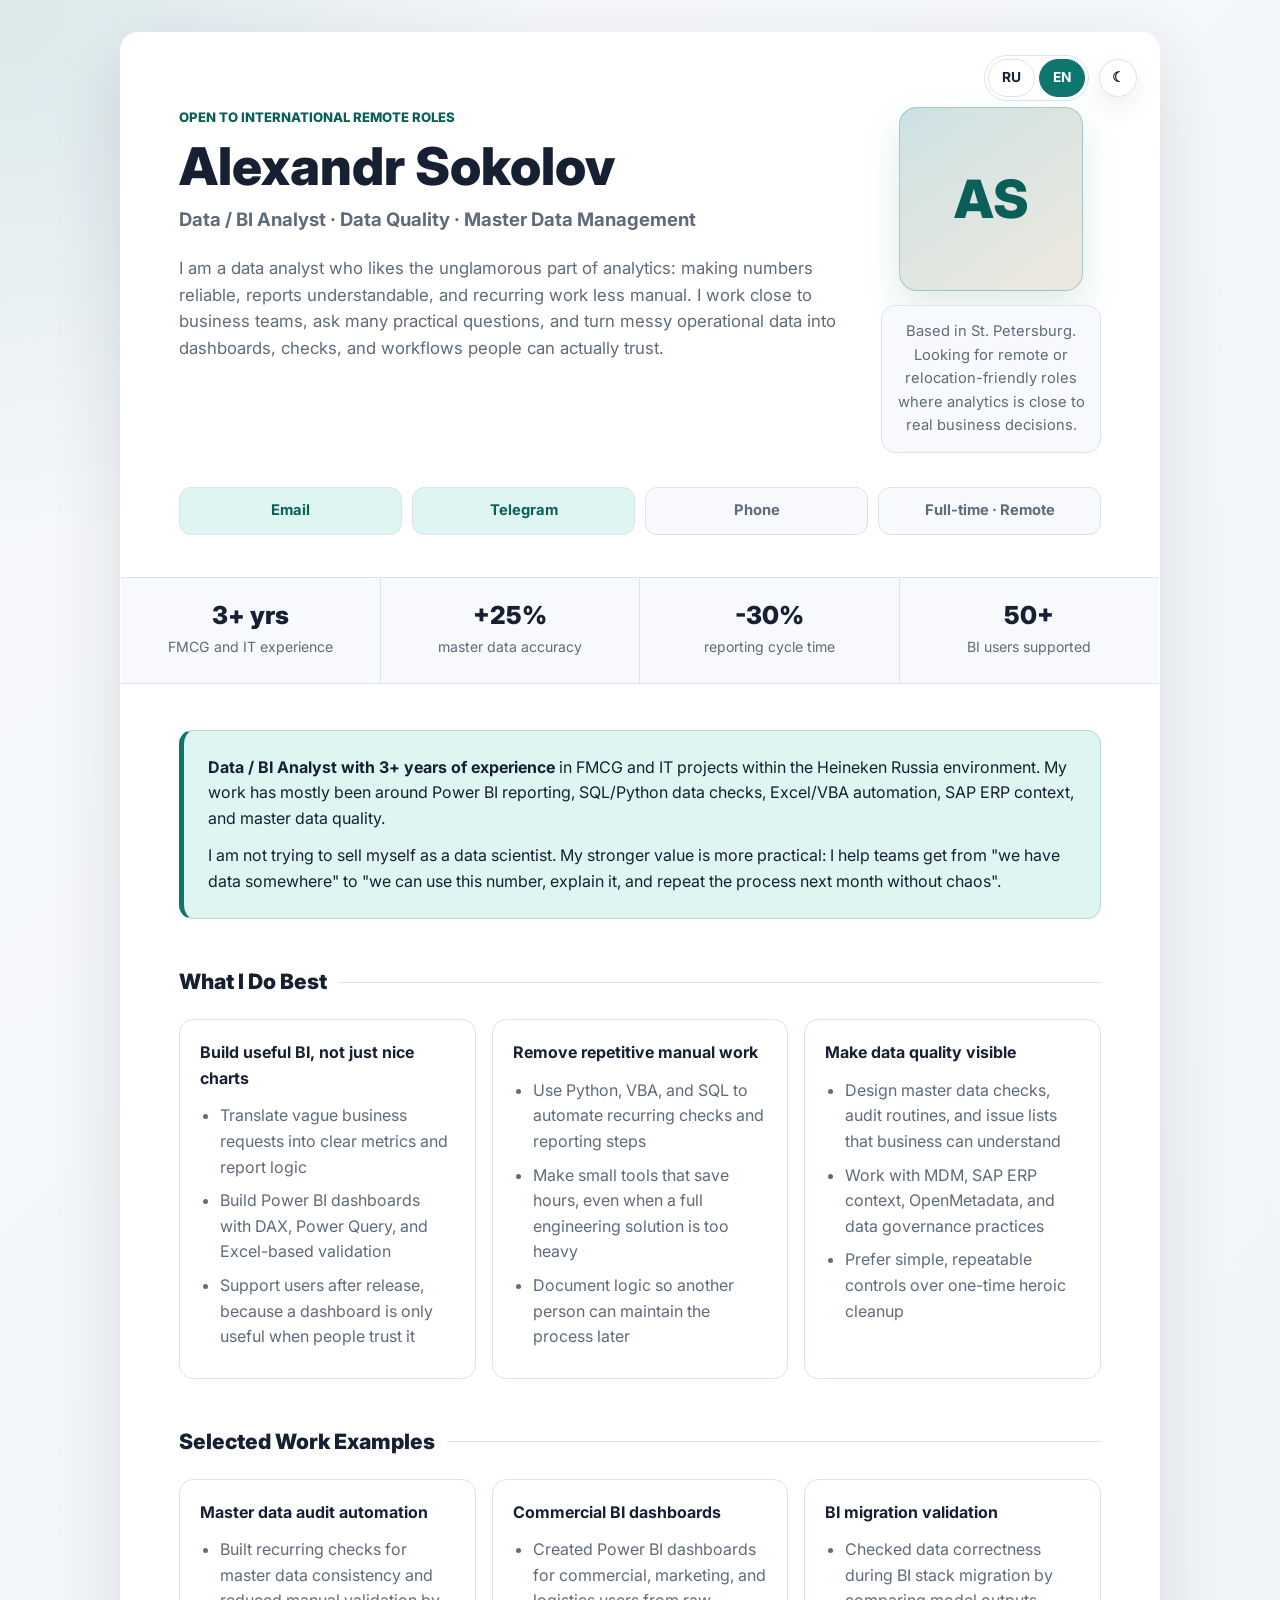
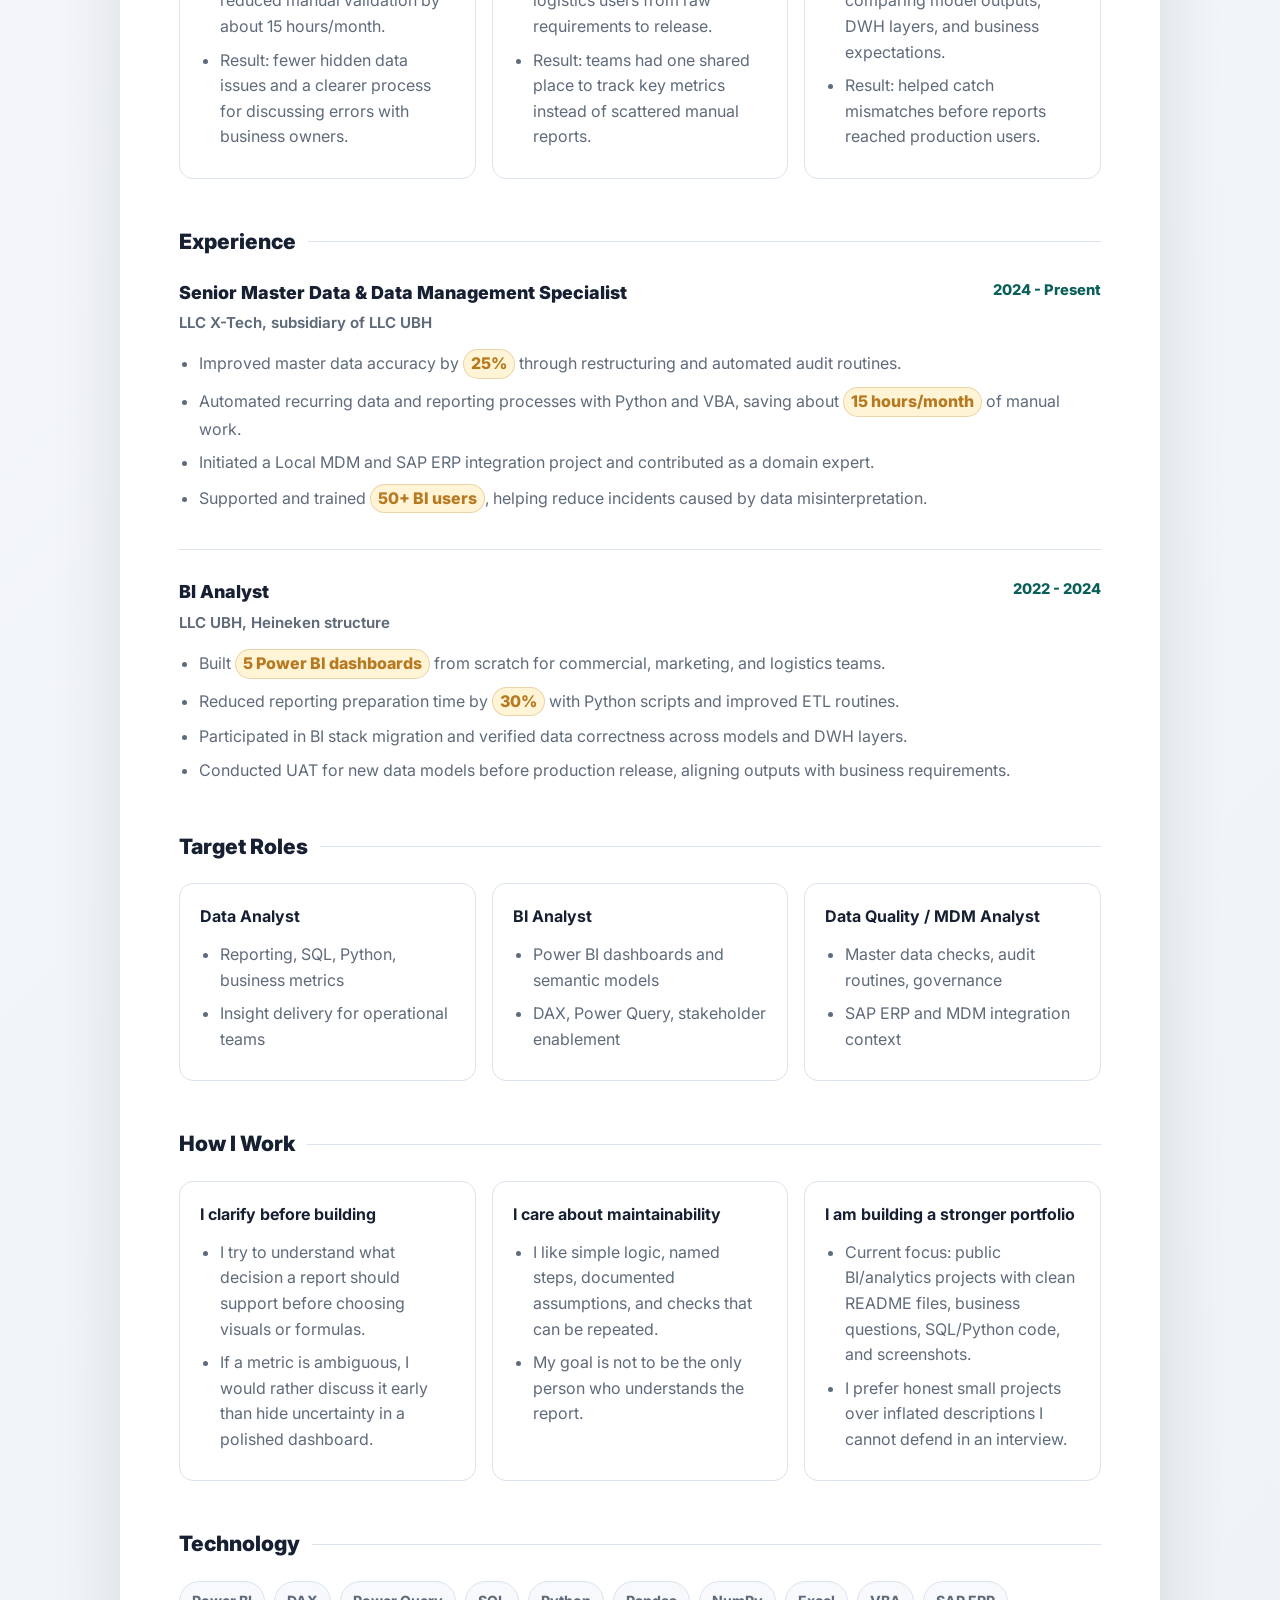
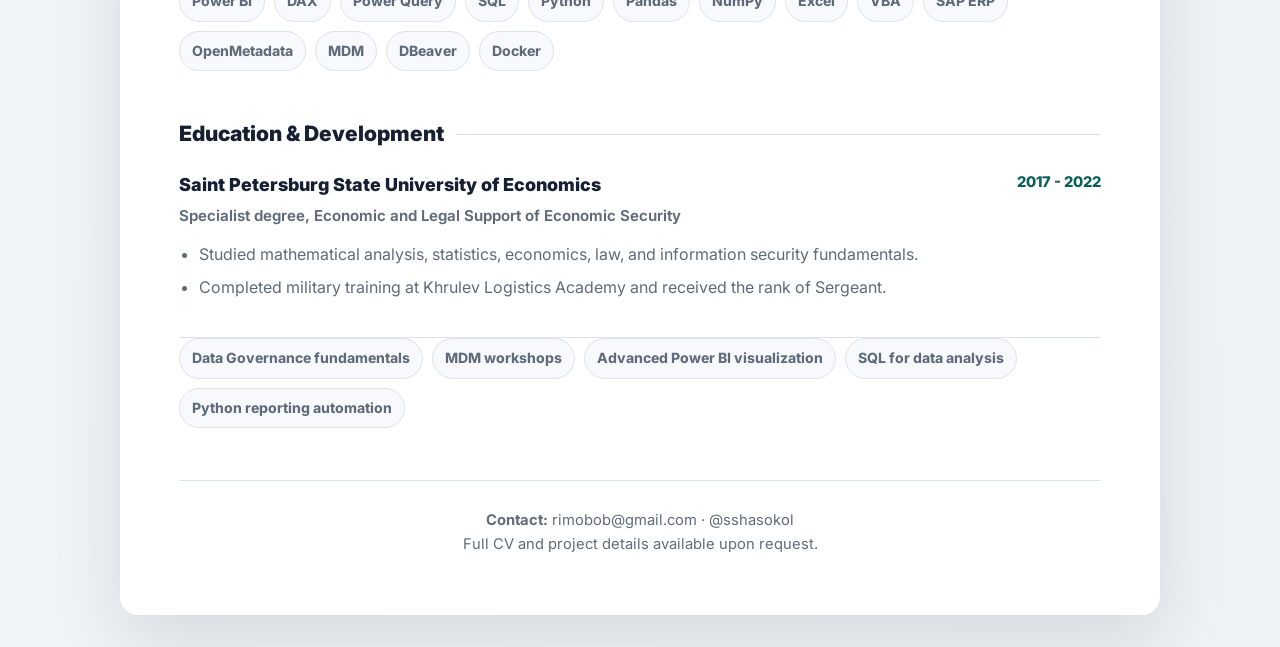
==== commit 21eb6129: "Refine CV content and case studies" ====
--- a/en/index.html
+++ b/en/index.html
@@ -36,12 +36,12 @@
                     <p class="eyebrow">Open to international remote roles</p>
                     <h1 class="name">Alexandr Sokolov</h1>
                     <p class="title">Data / BI Analyst · Data Quality · Master Data Management</p>
-                    <p class="tagline">I help business teams make better decisions by turning scattered data into reliable dashboards, automated reporting flows, and cleaner master data. My strongest zone is the bridge between business context and technical implementation.</p>
+                    <p class="tagline">I am a data analyst who likes the unglamorous part of analytics: making numbers reliable, reports understandable, and recurring work less manual. I work close to business teams, ask many practical questions, and turn messy operational data into dashboards, checks, and workflows people can actually trust.</p>
                 </div>
 
                 <aside class="hero-aside" aria-label="Profile summary">
                     <div class="avatar" aria-hidden="true">AS</div>
-                    <p class="availability">Based in St. Petersburg. Interested in remote or relocation-friendly data roles.</p>
+                    <p class="availability">Based in St. Petersburg. Looking for remote or relocation-friendly roles where analytics is close to real business decisions.</p>
                 </aside>
             </header>
 
@@ -61,35 +61,62 @@
 
             <div class="content">
                 <section class="section summary fade-in">
-                    <p><strong>Data / BI Analyst with 3+ years of experience</strong> in FMCG and IT projects within the Heineken Russia environment. I work with Power BI, SQL, Python, Excel/VBA, SAP ERP, and MDM tooling to improve reporting quality, reduce manual work, and make master data more trustworthy.</p>
-                    <p>I am currently shaping my profile toward international Data Analyst, BI Analyst, Data Quality Analyst, and Master Data Analyst positions.</p>
-                </section>
-
-                <section class="section fade-in">
-                    <h2 class="section-title">Core Strengths</h2>
+                    <p><strong>Data / BI Analyst with 3+ years of experience</strong> in FMCG and IT projects within the Heineken Russia environment. My work has mostly been around Power BI reporting, SQL/Python data checks, Excel/VBA automation, SAP ERP context, and master data quality.</p>
+                    <p>I am not trying to sell myself as a data scientist. My stronger value is more practical: I help teams get from "we have data somewhere" to "we can use this number, explain it, and repeat the process next month without chaos".</p>
+                </section>
+
+                <section class="section fade-in">
+                    <h2 class="section-title">What I Do Best</h2>
                     <div class="skills-grid">
                         <div class="skill-card">
-                            <h3>BI & Analytics</h3>
-                            <ul>
-                                <li>Power BI dashboards, DAX, Power Query, Excel analytics</li>
-                                <li>Business metrics, user-facing reports, UAT for data models</li>
-                                <li>Clear communication with commercial, marketing, and logistics teams</li>
-                            </ul>
-                        </div>
-                        <div class="skill-card">
-                            <h3>Automation & Data Workflows</h3>
-                            <ul>
-                                <li>Python for recurring reporting tasks and data checks</li>
-                                <li>Pandas, NumPy, Matplotlib, Seaborn, Jupyter</li>
-                                <li>SQL queries, joins, subqueries, window functions</li>
-                            </ul>
-                        </div>
-                        <div class="skill-card">
-                            <h3>Data Quality & MDM</h3>
-                            <ul>
-                                <li>Master data validation, restructuring, and audit routines</li>
-                                <li>Data Governance practices, OpenMetadata, Local MDM, MDS</li>
-                                <li>SAP ERP integration context and stakeholder support</li>
+                            <h3>Build useful BI, not just nice charts</h3>
+                            <ul>
+                                <li>Translate vague business requests into clear metrics and report logic</li>
+                                <li>Build Power BI dashboards with DAX, Power Query, and Excel-based validation</li>
+                                <li>Support users after release, because a dashboard is only useful when people trust it</li>
+                            </ul>
+                        </div>
+                        <div class="skill-card">
+                            <h3>Remove repetitive manual work</h3>
+                            <ul>
+                                <li>Use Python, VBA, and SQL to automate recurring checks and reporting steps</li>
+                                <li>Make small tools that save hours, even when a full engineering solution is too heavy</li>
+                                <li>Document logic so another person can maintain the process later</li>
+                            </ul>
+                        </div>
+                        <div class="skill-card">
+                            <h3>Make data quality visible</h3>
+                            <ul>
+                                <li>Design master data checks, audit routines, and issue lists that business can understand</li>
+                                <li>Work with MDM, SAP ERP context, OpenMetadata, and data governance practices</li>
+                                <li>Prefer simple, repeatable controls over one-time heroic cleanup</li>
+                            </ul>
+                        </div>
+                    </div>
+                </section>
+
+                <section class="section fade-in">
+                    <h2 class="section-title">Selected Work Examples</h2>
+                    <div class="focus-grid">
+                        <div class="focus-card">
+                            <h3>Master data audit automation</h3>
+                            <ul>
+                                <li>Built recurring checks for master data consistency and reduced manual validation by about 15 hours/month.</li>
+                                <li>Result: fewer hidden data issues and a clearer process for discussing errors with business owners.</li>
+                            </ul>
+                        </div>
+                        <div class="focus-card">
+                            <h3>Commercial BI dashboards</h3>
+                            <ul>
+                                <li>Created Power BI dashboards for commercial, marketing, and logistics users from raw requirements to release.</li>
+                                <li>Result: teams had one shared place to track key metrics instead of scattered manual reports.</li>
+                            </ul>
+                        </div>
+                        <div class="focus-card">
+                            <h3>BI migration validation</h3>
+                            <ul>
+                                <li>Checked data correctness during BI stack migration by comparing model outputs, DWH layers, and business expectations.</li>
+                                <li>Result: helped catch mismatches before reports reached production users.</li>
                             </ul>
                         </div>
                     </div>
@@ -152,6 +179,33 @@
                             <ul>
                                 <li>Master data checks, audit routines, governance</li>
                                 <li>SAP ERP and MDM integration context</li>
+                            </ul>
+                        </div>
+                    </div>
+                </section>
+
+                <section class="section fade-in">
+                    <h2 class="section-title">How I Work</h2>
+                    <div class="skills-grid">
+                        <div class="skill-card">
+                            <h3>I clarify before building</h3>
+                            <ul>
+                                <li>I try to understand what decision a report should support before choosing visuals or formulas.</li>
+                                <li>If a metric is ambiguous, I would rather discuss it early than hide uncertainty in a polished dashboard.</li>
+                            </ul>
+                        </div>
+                        <div class="skill-card">
+                            <h3>I care about maintainability</h3>
+                            <ul>
+                                <li>I like simple logic, named steps, documented assumptions, and checks that can be repeated.</li>
+                                <li>My goal is not to be the only person who understands the report.</li>
+                            </ul>
+                        </div>
+                        <div class="skill-card">
+                            <h3>I am building a stronger portfolio</h3>
+                            <ul>
+                                <li>Current focus: public BI/analytics projects with clean README files, business questions, SQL/Python code, and screenshots.</li>
+                                <li>I prefer honest small projects over inflated descriptions I cannot defend in an interview.</li>
                             </ul>
                         </div>
                     </div>
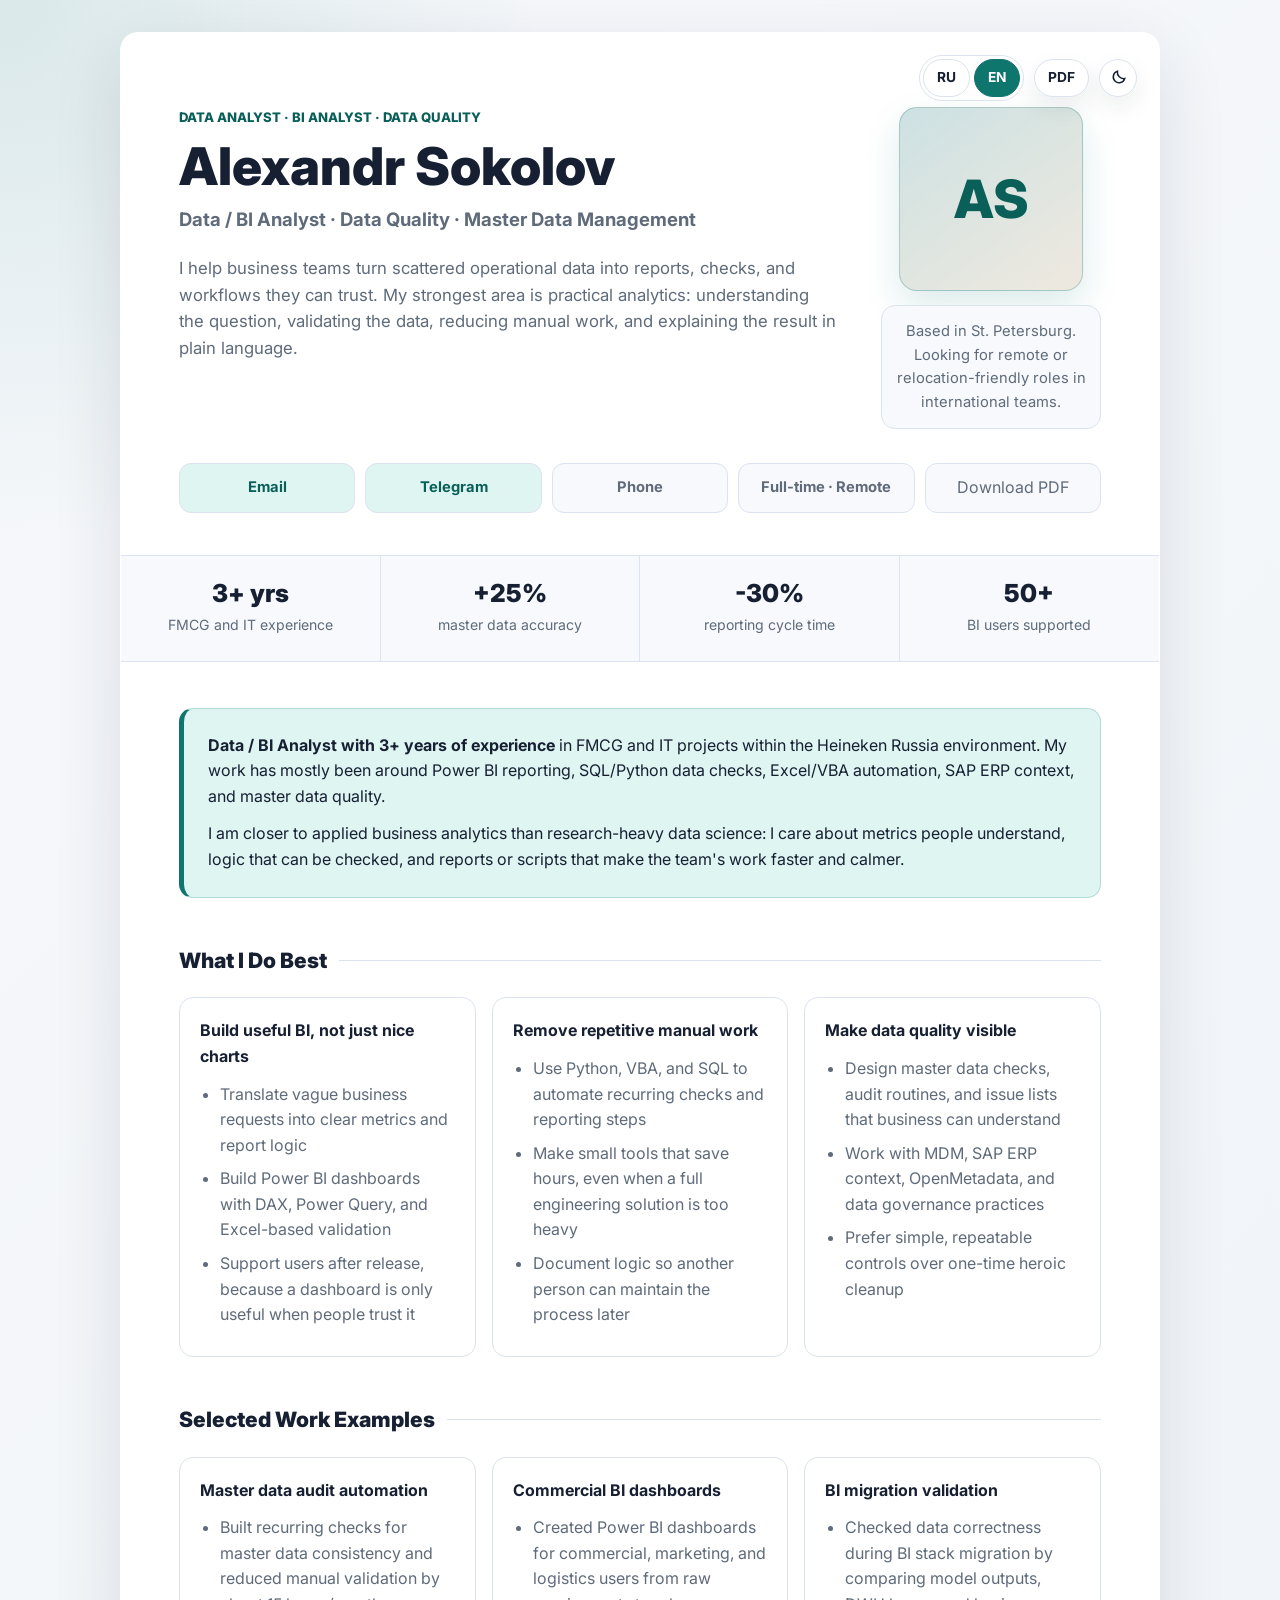
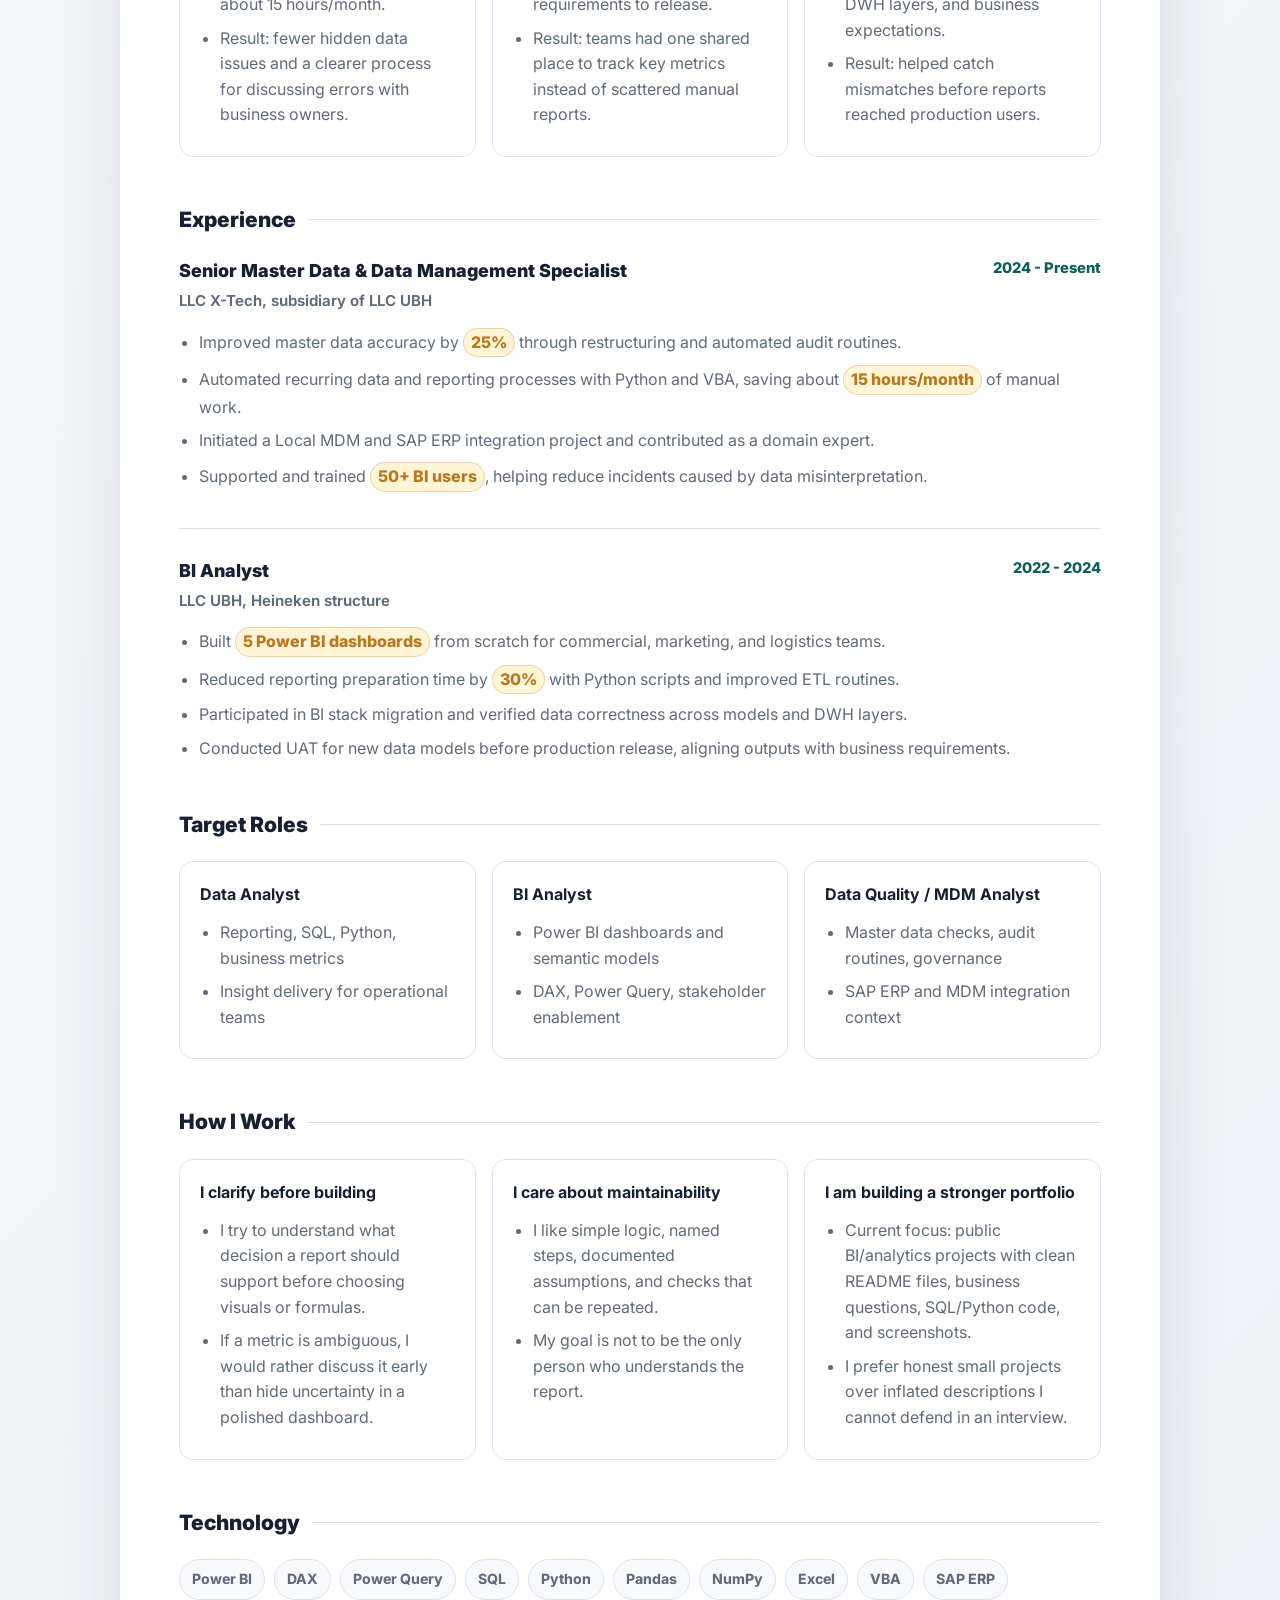
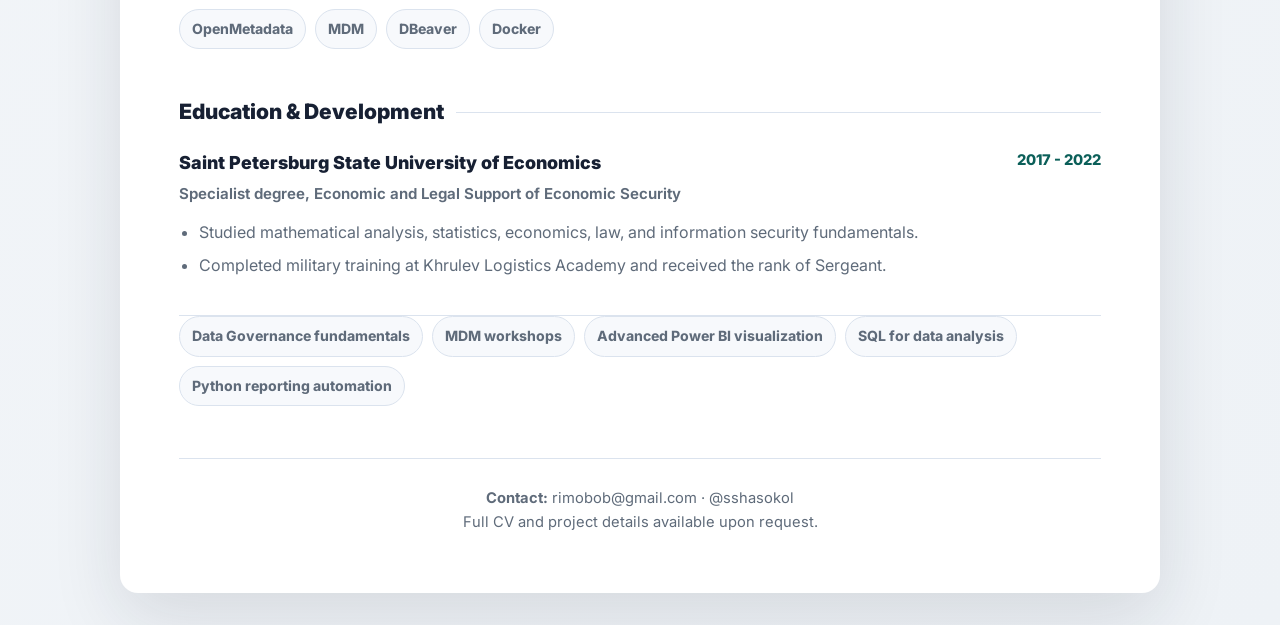
==== commit cbf17f81: "Add downloadable CV PDFs" ====
--- a/en/index.html
+++ b/en/index.html
@@ -28,20 +28,21 @@
                     <a class="lang-btn" href="../index.html">RU</a>
                     <a class="lang-btn active" href="./" aria-current="page">EN</a>
                 </nav>
-                <button class="theme-toggle" type="button" data-theme-toggle aria-label="Switch theme">☾</button>
+                <a class="action-btn" href="../assets/pdf/alexandr-sokolov-cv-en.pdf" download>PDF</a>
+                <button class="theme-toggle" type="button" data-theme-toggle aria-label="Switch theme"></button>
             </div>
 
             <header class="hero">
                 <div>
-                    <p class="eyebrow">Open to international remote roles</p>
+                    <p class="eyebrow">Data Analyst · BI Analyst · Data Quality</p>
                     <h1 class="name">Alexandr Sokolov</h1>
                     <p class="title">Data / BI Analyst · Data Quality · Master Data Management</p>
-                    <p class="tagline">I am a data analyst who likes the unglamorous part of analytics: making numbers reliable, reports understandable, and recurring work less manual. I work close to business teams, ask many practical questions, and turn messy operational data into dashboards, checks, and workflows people can actually trust.</p>
+                    <p class="tagline">I help business teams turn scattered operational data into reports, checks, and workflows they can trust. My strongest area is practical analytics: understanding the question, validating the data, reducing manual work, and explaining the result in plain language.</p>
                 </div>
 
                 <aside class="hero-aside" aria-label="Profile summary">
                     <div class="avatar" aria-hidden="true">AS</div>
-                    <p class="availability">Based in St. Petersburg. Looking for remote or relocation-friendly roles where analytics is close to real business decisions.</p>
+                    <p class="availability">Based in St. Petersburg. Looking for remote or relocation-friendly roles in international teams.</p>
                 </aside>
             </header>
 
@@ -50,6 +51,7 @@
                 <a class="contact-item primary" href="https://t.me/sshasokol" target="_blank" rel="noreferrer">Telegram</a>
                 <a class="contact-item" href="tel:+79313109529">Phone</a>
                 <span class="contact-item">Full-time · Remote</span>
+                <a class="contact-item contact-button" href="../assets/pdf/alexandr-sokolov-cv-en.pdf" download>Download PDF</a>
             </section>
 
             <section class="metrics-grid fade-in" aria-label="Selected impact">
@@ -62,7 +64,7 @@
             <div class="content">
                 <section class="section summary fade-in">
                     <p><strong>Data / BI Analyst with 3+ years of experience</strong> in FMCG and IT projects within the Heineken Russia environment. My work has mostly been around Power BI reporting, SQL/Python data checks, Excel/VBA automation, SAP ERP context, and master data quality.</p>
-                    <p>I am not trying to sell myself as a data scientist. My stronger value is more practical: I help teams get from "we have data somewhere" to "we can use this number, explain it, and repeat the process next month without chaos".</p>
+                    <p>I am closer to applied business analytics than research-heavy data science: I care about metrics people understand, logic that can be checked, and reports or scripts that make the team's work faster and calmer.</p>
                 </section>
 
                 <section class="section fade-in">
--- a/assets/css/style.css
+++ b/assets/css/style.css
@@ -92,6 +92,7 @@
 }
 
 .theme-toggle,
+.action-btn,
 .lang-btn {
     min-height: 38px;
     border: 1px solid var(--line);
@@ -114,6 +115,23 @@
 
 .theme-toggle {
     width: 38px;
+}
+
+.action-btn {
+    display: inline-flex;
+    align-items: center;
+    justify-content: center;
+    padding: 0 13px;
+}
+
+.theme-toggle svg {
+    display: block;
+    width: 18px;
+    height: 18px;
+    margin: auto;
+    stroke: currentColor;
+    stroke-width: 2;
+    fill: none;
 }
 
 .lang-switcher {
@@ -215,7 +233,7 @@
 
 .contact-bar {
     display: grid;
-    grid-template-columns: repeat(4, minmax(0, 1fr));
+    grid-template-columns: repeat(5, minmax(0, 1fr));
     gap: 10px;
     padding: 0 58px 42px;
 }
@@ -236,6 +254,11 @@
     text-align: center;
 }
 
+.contact-button {
+    cursor: pointer;
+    font: inherit;
+}
+
 .contact-item.primary {
     background: var(--accent-soft);
     color: var(--accent-strong);
@@ -566,6 +589,7 @@
     }
 
     .top-actions,
+    .contact-button,
     .avatar,
     .availability {
         display: none !important;
@@ -588,6 +612,24 @@
         grid-template-columns: repeat(4, 1fr);
     }
 
+    .contact-bar {
+        padding-bottom: 18px;
+    }
+
+    .summary,
+    .skill-card,
+    .focus-card,
+    .contact-item,
+    .tech-tag {
+        background: white !important;
+        border-color: #d8dee8 !important;
+    }
+
+    .fade-in {
+        opacity: 1 !important;
+        transform: none !important;
+    }
+
     .section {
         margin-top: 28px;
     }
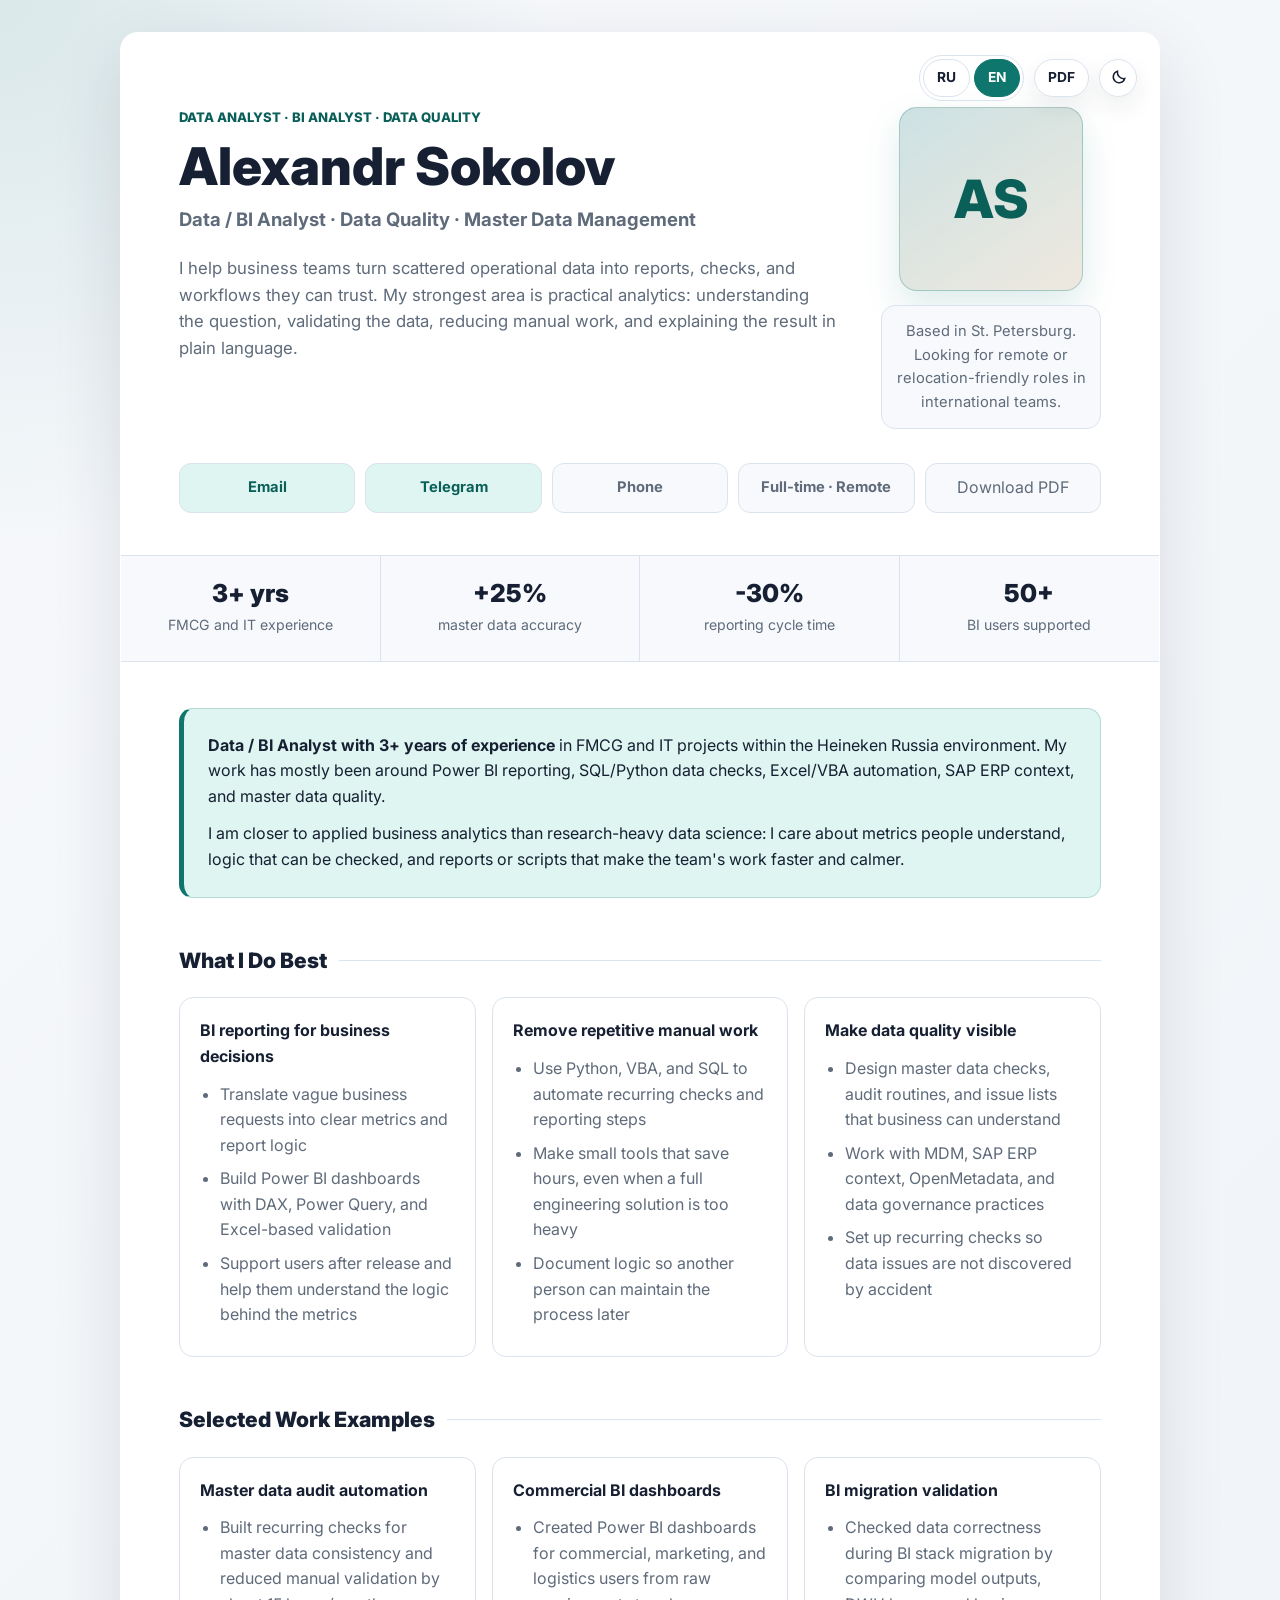
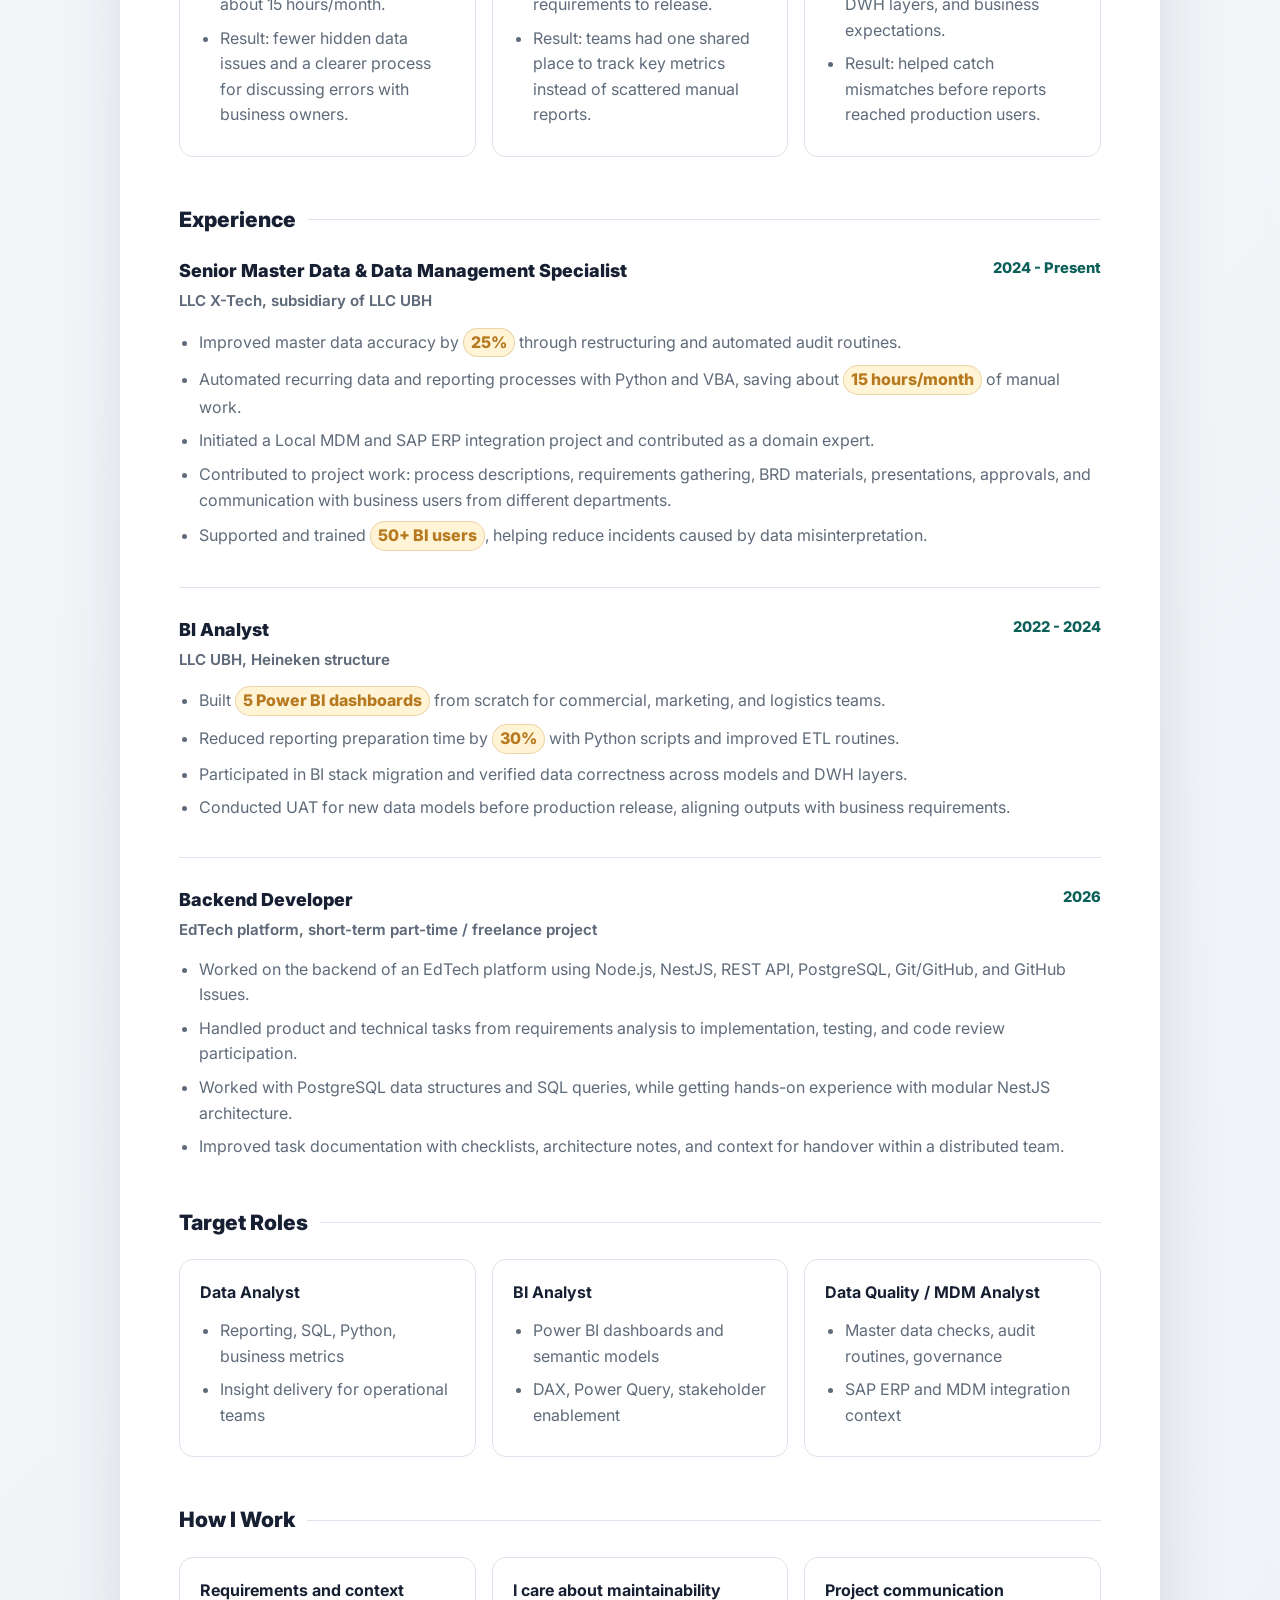
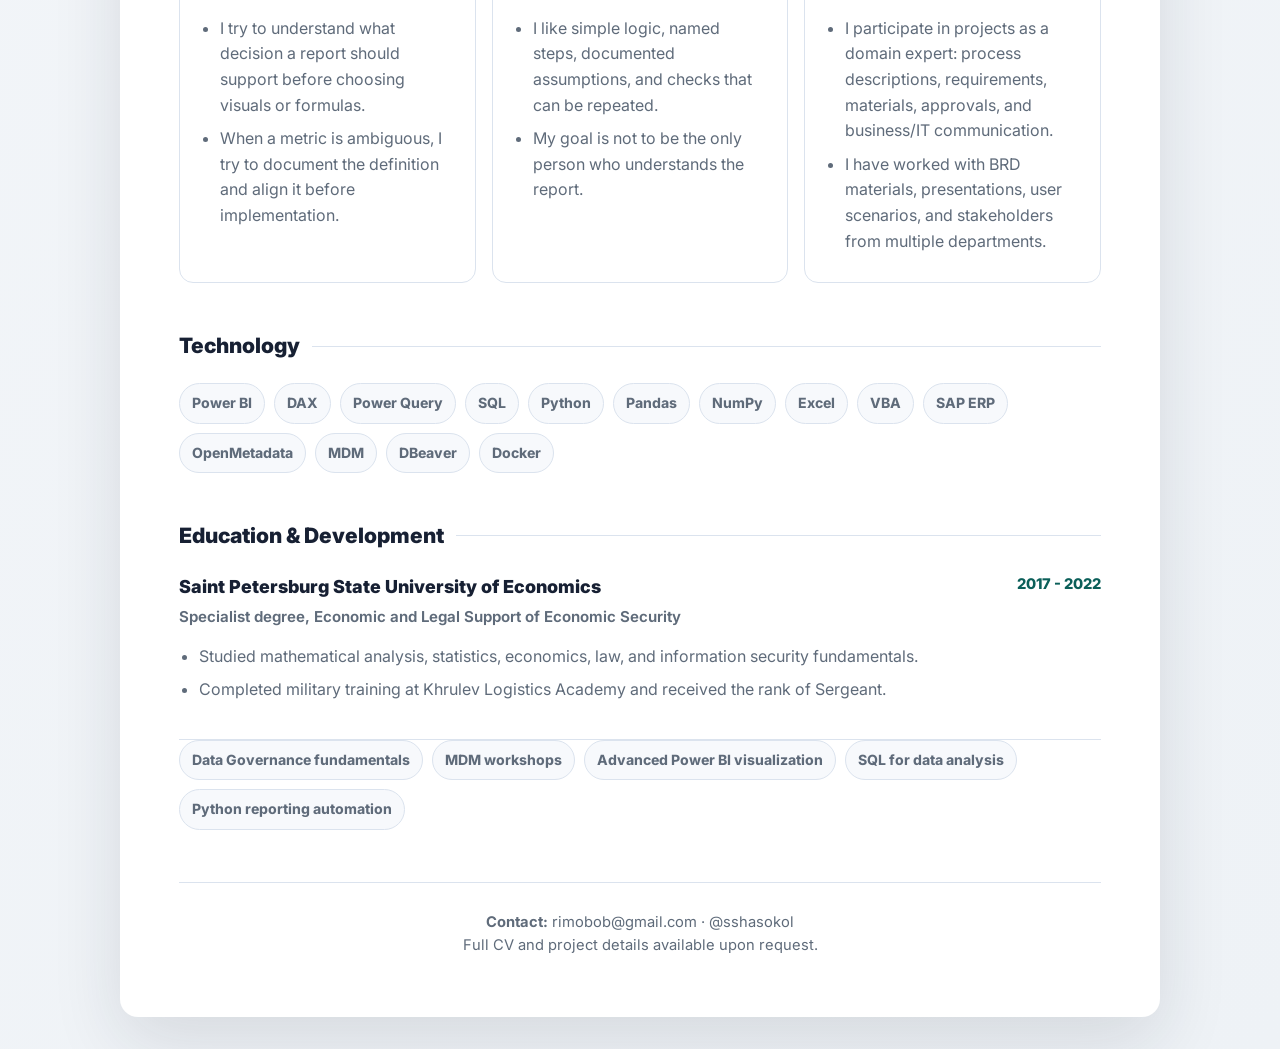
==== commit d2bb081f: "Refine CV wording and formal PDFs" ====
--- a/en/index.html
+++ b/en/index.html
@@ -71,11 +71,11 @@
                     <h2 class="section-title">What I Do Best</h2>
                     <div class="skills-grid">
                         <div class="skill-card">
-                            <h3>Build useful BI, not just nice charts</h3>
+                            <h3>BI reporting for business decisions</h3>
                             <ul>
                                 <li>Translate vague business requests into clear metrics and report logic</li>
                                 <li>Build Power BI dashboards with DAX, Power Query, and Excel-based validation</li>
-                                <li>Support users after release, because a dashboard is only useful when people trust it</li>
+                                <li>Support users after release and help them understand the logic behind the metrics</li>
                             </ul>
                         </div>
                         <div class="skill-card">
@@ -91,7 +91,7 @@
                             <ul>
                                 <li>Design master data checks, audit routines, and issue lists that business can understand</li>
                                 <li>Work with MDM, SAP ERP context, OpenMetadata, and data governance practices</li>
-                                <li>Prefer simple, repeatable controls over one-time heroic cleanup</li>
+                                <li>Set up recurring checks so data issues are not discovered by accident</li>
                             </ul>
                         </div>
                     </div>
@@ -138,6 +138,7 @@
                             <li>Improved master data accuracy by <span class="highlight">25%</span> through restructuring and automated audit routines.</li>
                             <li>Automated recurring data and reporting processes with Python and VBA, saving about <span class="highlight">15 hours/month</span> of manual work.</li>
                             <li>Initiated a Local MDM and SAP ERP integration project and contributed as a domain expert.</li>
+                            <li>Contributed to project work: process descriptions, requirements gathering, BRD materials, presentations, approvals, and communication with business users from different departments.</li>
                             <li>Supported and trained <span class="highlight">50+ BI users</span>, helping reduce incidents caused by data misinterpretation.</li>
                         </ul>
                     </div>
@@ -157,6 +158,22 @@
                             <li>Conducted UAT for new data models before production release, aligning outputs with business requirements.</li>
                         </ul>
                     </div>
+
+                    <div class="job">
+                        <div class="job-head">
+                            <div>
+                                <h3 class="job-title">Backend Developer</h3>
+                                <p class="job-meta">EdTech platform, short-term part-time / freelance project</p>
+                            </div>
+                            <p class="job-date">2026</p>
+                        </div>
+                        <ul>
+                            <li>Worked on the backend of an EdTech platform using Node.js, NestJS, REST API, PostgreSQL, Git/GitHub, and GitHub Issues.</li>
+                            <li>Handled product and technical tasks from requirements analysis to implementation, testing, and code review participation.</li>
+                            <li>Worked with PostgreSQL data structures and SQL queries, while getting hands-on experience with modular NestJS architecture.</li>
+                            <li>Improved task documentation with checklists, architecture notes, and context for handover within a distributed team.</li>
+                        </ul>
+                    </div>
                 </section>
 
                 <section class="section fade-in">
@@ -190,10 +207,10 @@
                     <h2 class="section-title">How I Work</h2>
                     <div class="skills-grid">
                         <div class="skill-card">
-                            <h3>I clarify before building</h3>
+                            <h3>Requirements and context</h3>
                             <ul>
                                 <li>I try to understand what decision a report should support before choosing visuals or formulas.</li>
-                                <li>If a metric is ambiguous, I would rather discuss it early than hide uncertainty in a polished dashboard.</li>
+                                <li>When a metric is ambiguous, I try to document the definition and align it before implementation.</li>
                             </ul>
                         </div>
                         <div class="skill-card">
@@ -204,10 +221,10 @@
                             </ul>
                         </div>
                         <div class="skill-card">
-                            <h3>I am building a stronger portfolio</h3>
-                            <ul>
-                                <li>Current focus: public BI/analytics projects with clean README files, business questions, SQL/Python code, and screenshots.</li>
-                                <li>I prefer honest small projects over inflated descriptions I cannot defend in an interview.</li>
+                            <h3>Project communication</h3>
+                            <ul>
+                                <li>I participate in projects as a domain expert: process descriptions, requirements, materials, approvals, and business/IT communication.</li>
+                                <li>I have worked with BRD materials, presentations, user scenarios, and stakeholders from multiple departments.</li>
                             </ul>
                         </div>
                     </div>
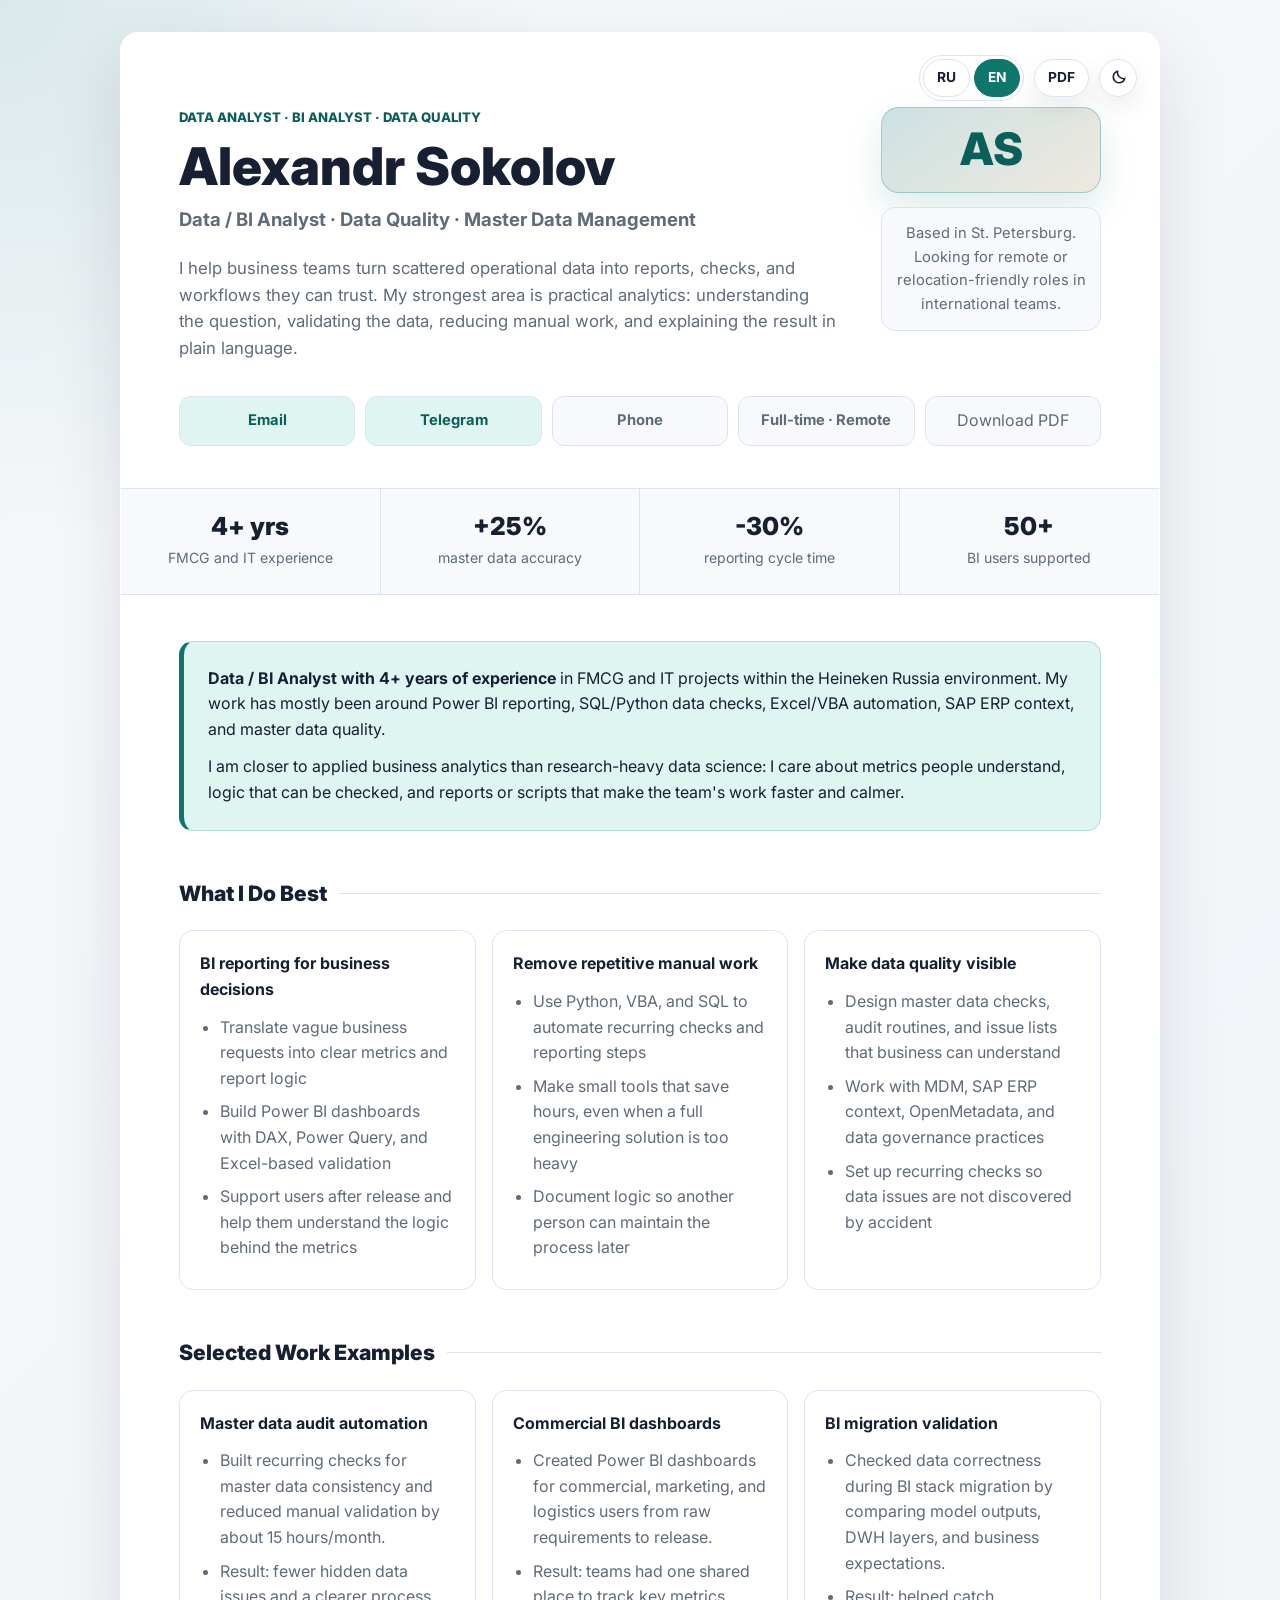
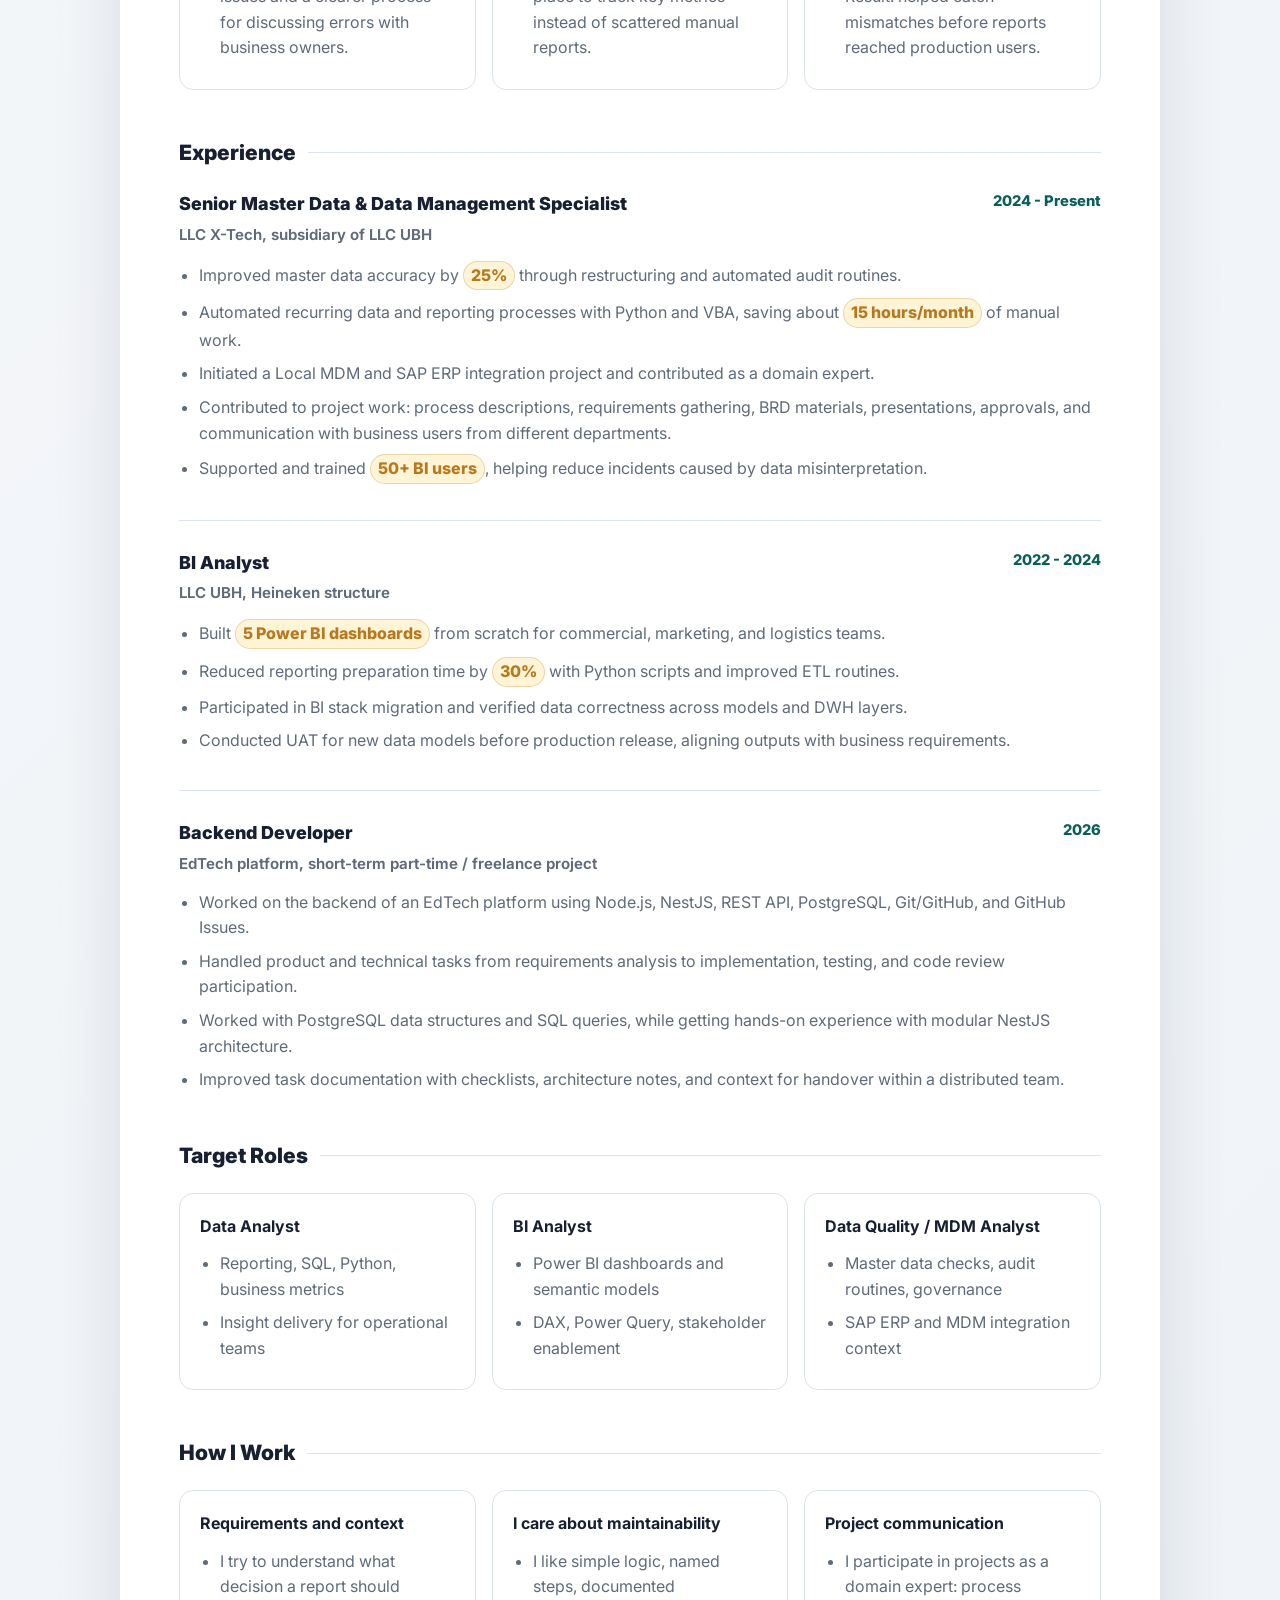
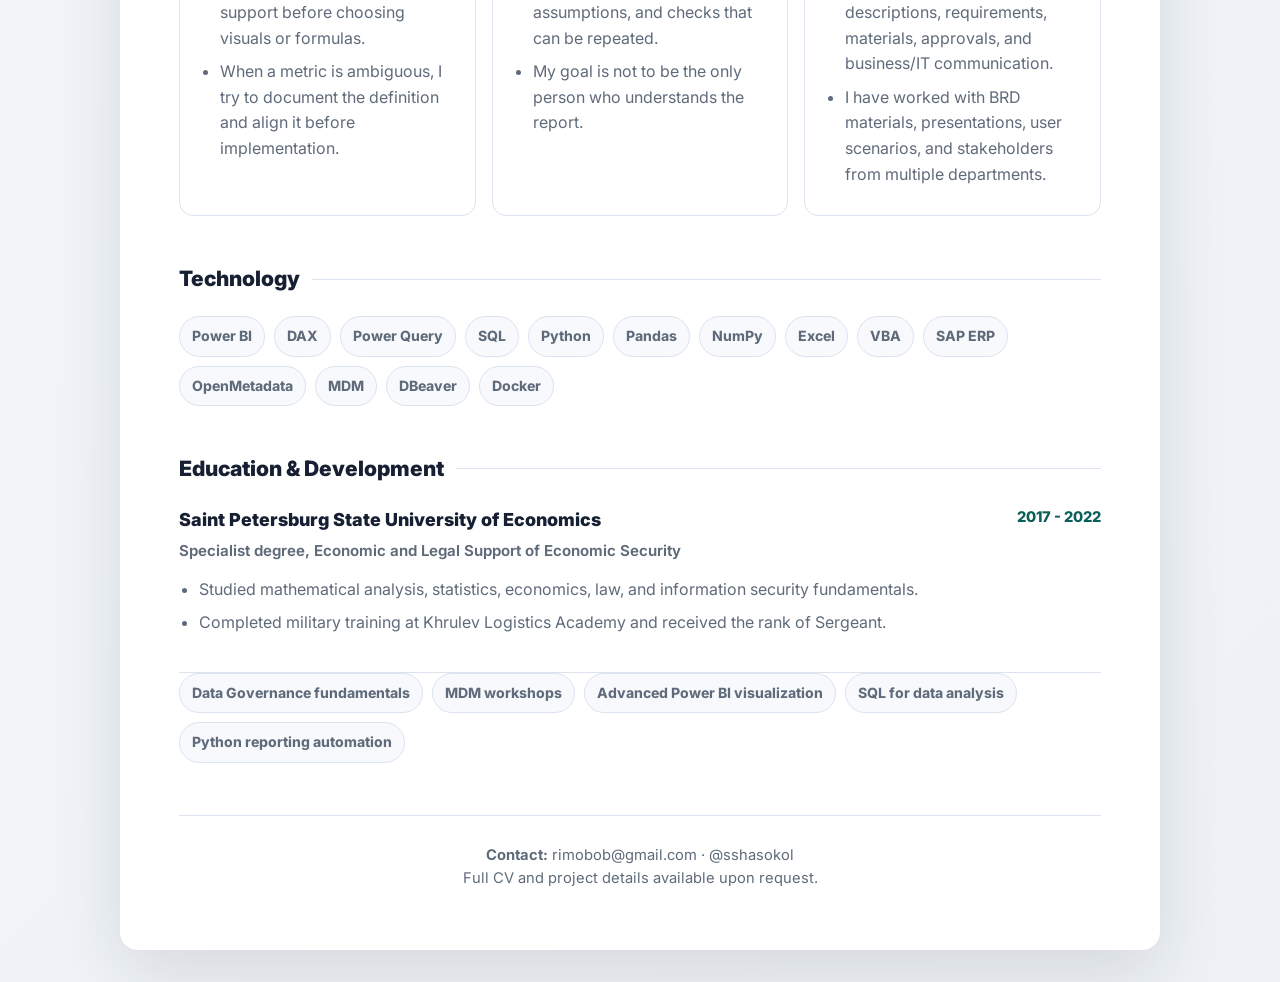
==== commit fa48bc6c: "Update experience and profile block sizing" ====
--- a/en/index.html
+++ b/en/index.html
@@ -4,7 +4,7 @@
     <meta charset="UTF-8">
     <meta name="viewport" content="width=device-width, initial-scale=1.0">
     <title>Alexandr Sokolov | Data / BI Analyst</title>
-    <meta name="description" content="Data / BI Analyst with 3+ years in FMCG and IT, focused on Power BI, SQL, Python automation, Data Quality, and Master Data Management.">
+    <meta name="description" content="Data / BI Analyst with 4+ years in FMCG and IT, focused on Power BI, SQL, Python automation, Data Quality, and Master Data Management.">
     <meta name="author" content="Alexandr Sokolov">
     <meta name="keywords" content="Data Analyst, BI Analyst, Power BI, SQL, Python, Data Quality, Data Governance, MDM, FMCG">
     <meta property="og:title" content="Alexandr Sokolov | Data / BI Analyst">
@@ -55,7 +55,7 @@
             </section>
 
             <section class="metrics-grid fade-in" aria-label="Selected impact">
-                <div class="metric"><span class="metric-value">3+ yrs</span><span class="metric-label">FMCG and IT experience</span></div>
+                <div class="metric"><span class="metric-value">4+ yrs</span><span class="metric-label">FMCG and IT experience</span></div>
                 <div class="metric"><span class="metric-value">+25%</span><span class="metric-label">master data accuracy</span></div>
                 <div class="metric"><span class="metric-value">-30%</span><span class="metric-label">reporting cycle time</span></div>
                 <div class="metric"><span class="metric-value">50+</span><span class="metric-label">BI users supported</span></div>
@@ -63,7 +63,7 @@
 
             <div class="content">
                 <section class="section summary fade-in">
-                    <p><strong>Data / BI Analyst with 3+ years of experience</strong> in FMCG and IT projects within the Heineken Russia environment. My work has mostly been around Power BI reporting, SQL/Python data checks, Excel/VBA automation, SAP ERP context, and master data quality.</p>
+                    <p><strong>Data / BI Analyst with 4+ years of experience</strong> in FMCG and IT projects within the Heineken Russia environment. My work has mostly been around Power BI reporting, SQL/Python data checks, Excel/VBA automation, SAP ERP context, and master data quality.</p>
                     <p>I am closer to applied business analytics than research-heavy data science: I care about metrics people understand, logic that can be checked, and reports or scripts that make the team's work faster and calmer.</p>
                 </section>
 
--- a/assets/css/style.css
+++ b/assets/css/style.css
@@ -202,12 +202,13 @@
     flex-direction: column;
     gap: 14px;
     align-items: center;
+    width: 220px;
 }
 
 .avatar {
     display: grid;
-    width: 184px;
-    aspect-ratio: 1;
+    width: 100%;
+    min-height: 86px;
     place-items: center;
     border: 1px solid rgba(15, 118, 110, 0.26);
     border-radius: 18px;
@@ -215,7 +216,7 @@
         linear-gradient(145deg, rgba(15, 118, 110, 0.18), rgba(183, 121, 31, 0.13)),
         var(--surface-soft);
     color: var(--accent-strong);
-    font-size: 3.3rem;
+    font-size: 2.8rem;
     font-weight: 850;
     box-shadow: 0 16px 36px rgba(15, 118, 110, 0.14);
 }
@@ -490,10 +491,11 @@
 
     .hero-aside {
         align-items: flex-start;
+        width: min(100%, 260px);
     }
 
     .avatar {
-        width: 132px;
+        min-height: 78px;
         font-size: 2.35rem;
     }
 
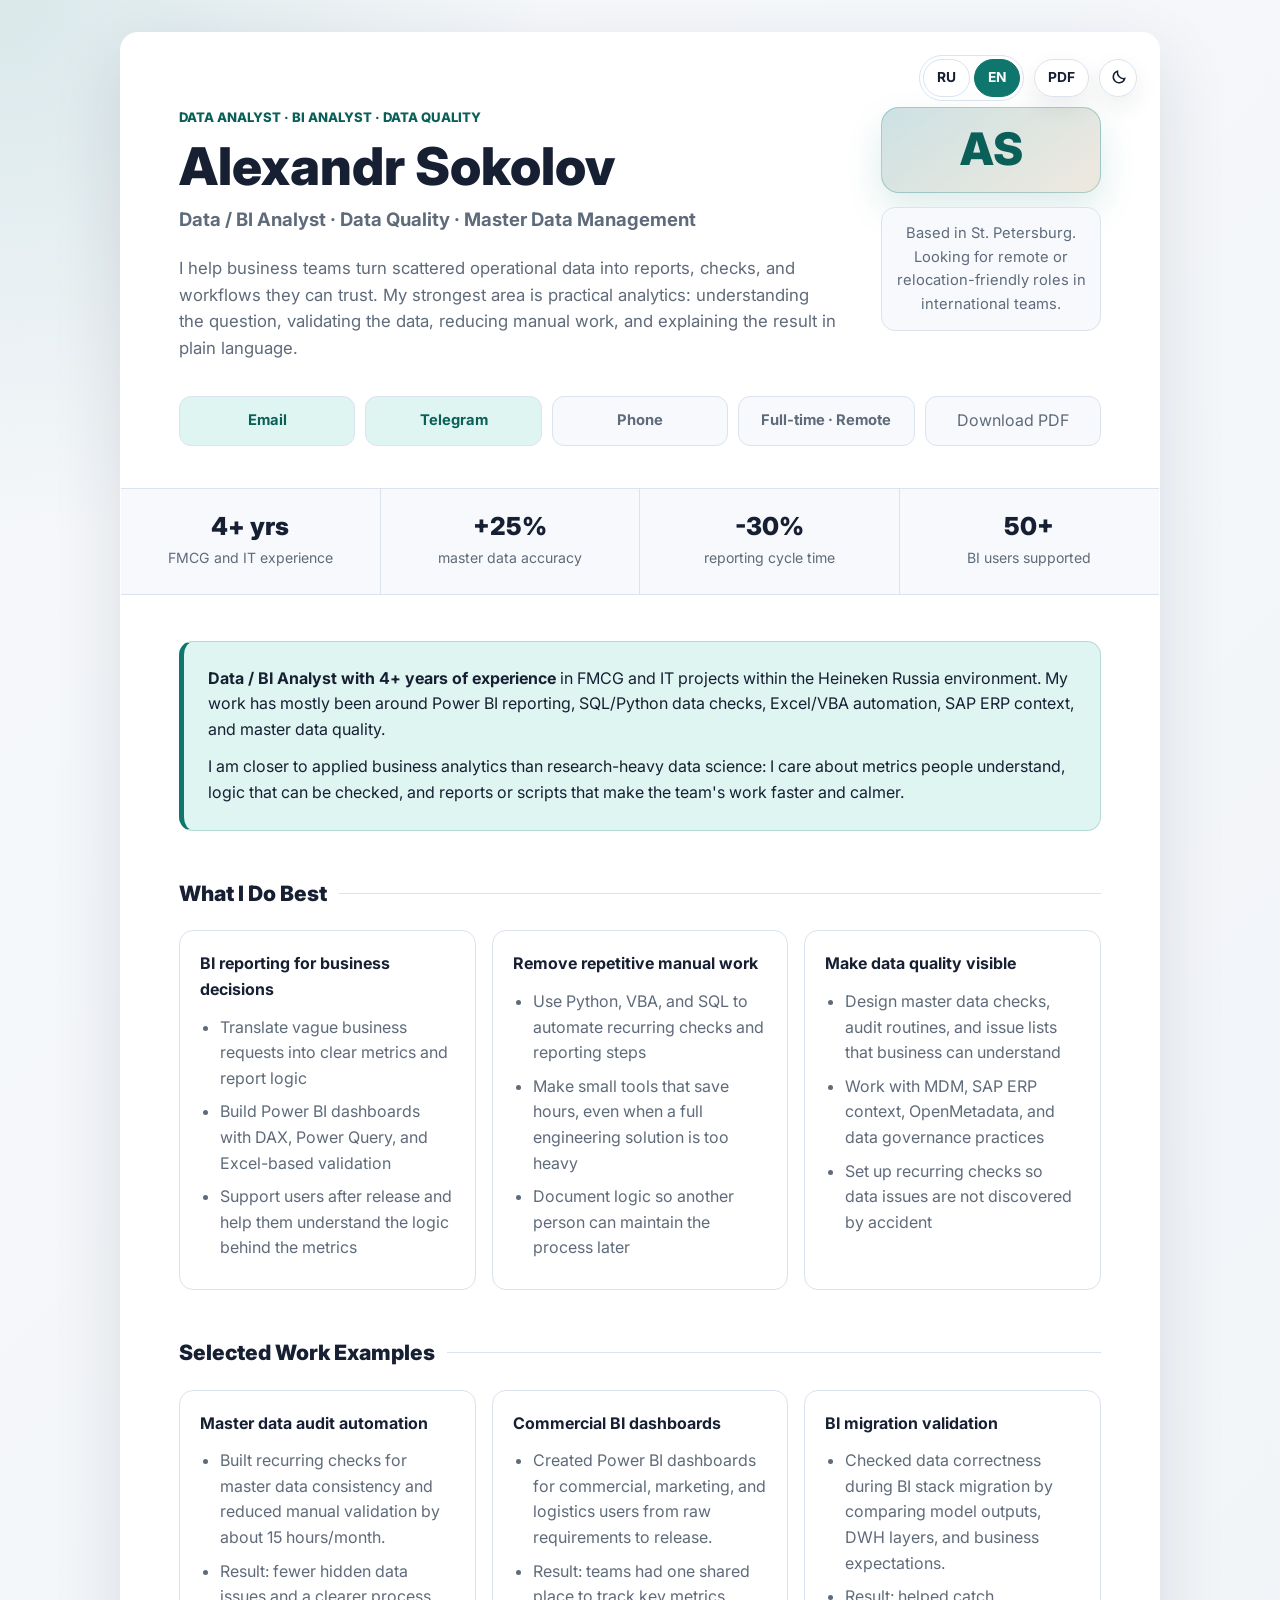
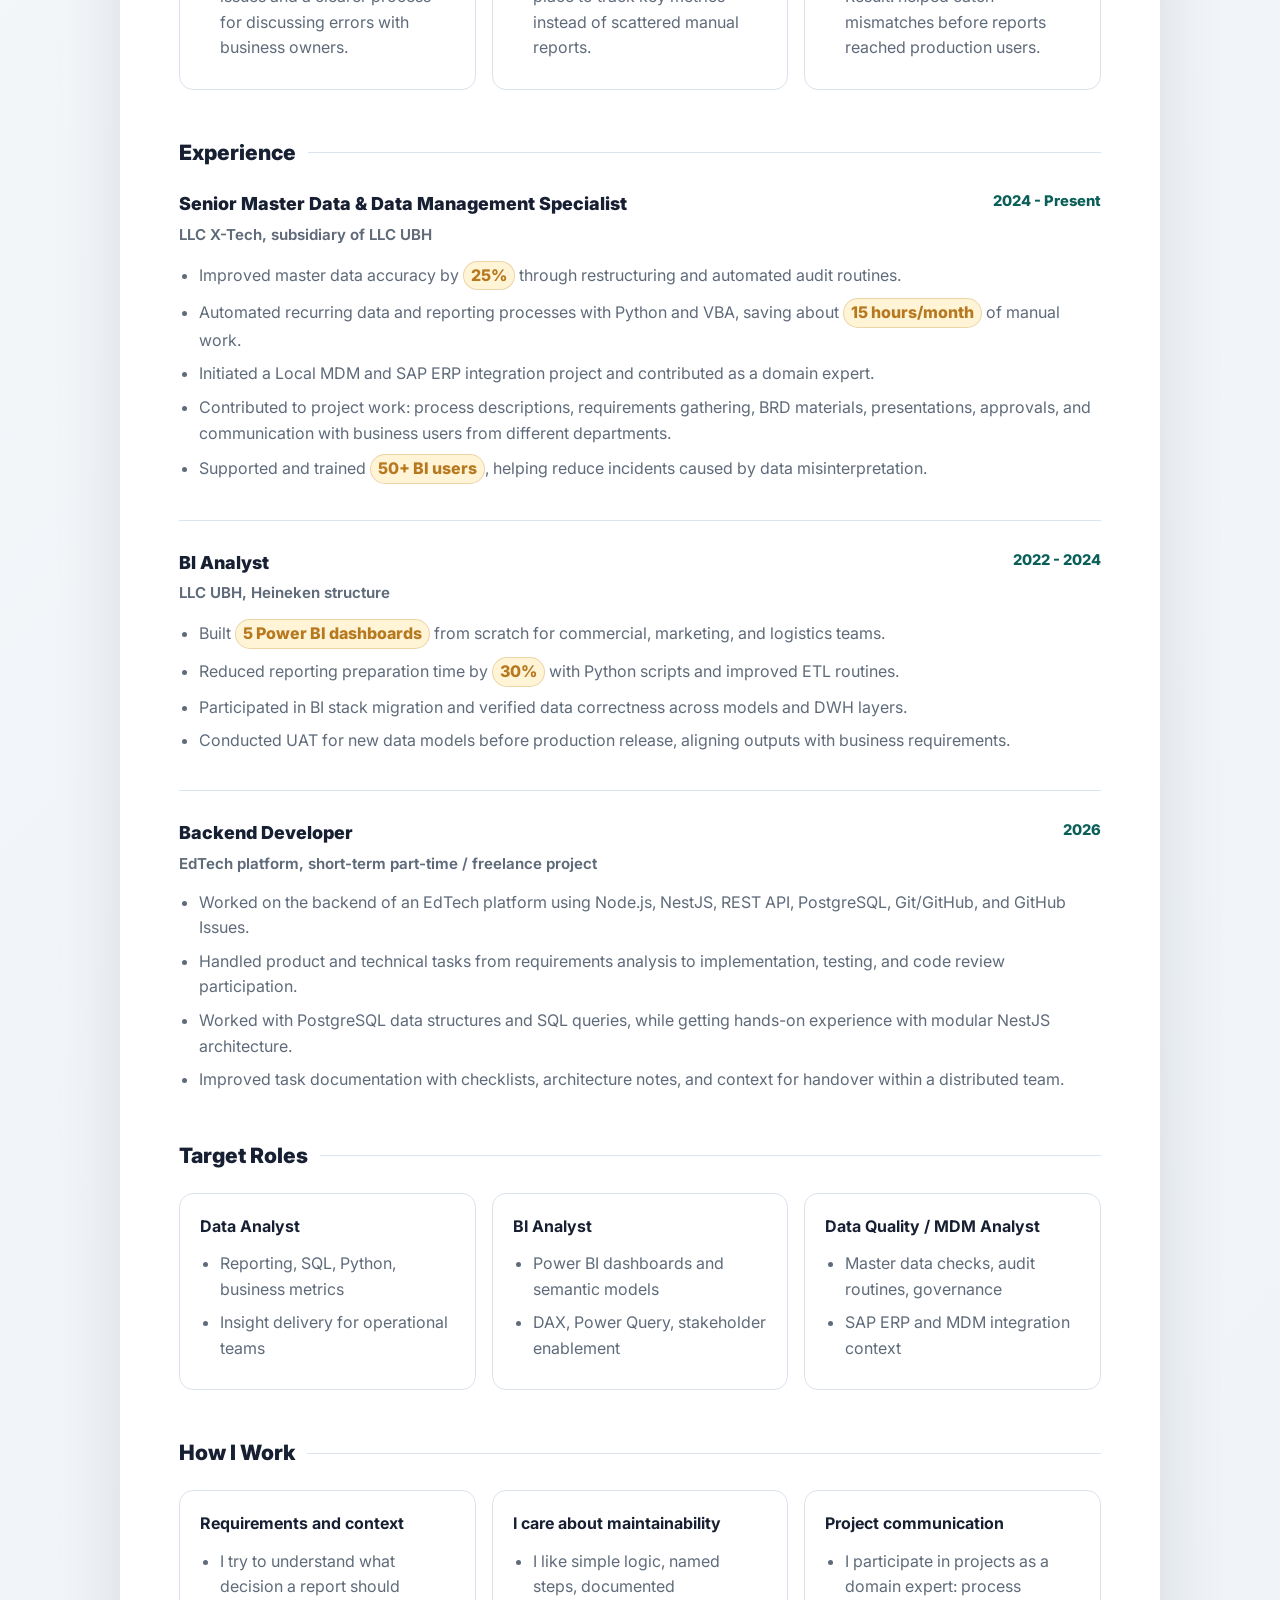
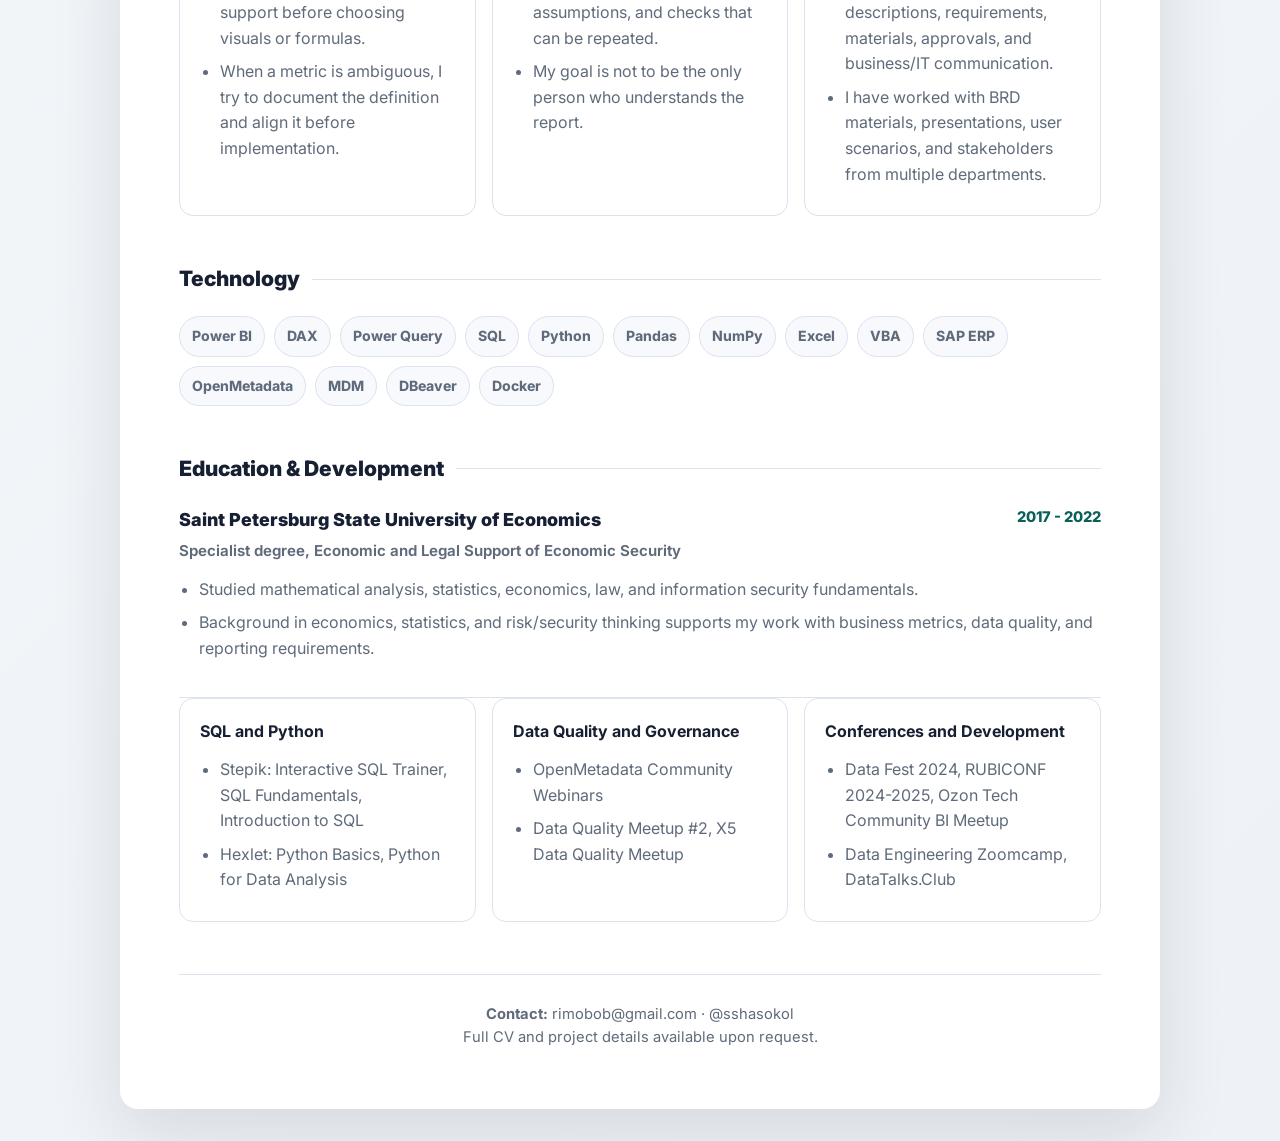
==== commit aecddbcd: "Update education and development section" ====
--- a/en/index.html
+++ b/en/index.html
@@ -262,15 +262,31 @@
                         </div>
                         <ul>
                             <li>Studied mathematical analysis, statistics, economics, law, and information security fundamentals.</li>
-                            <li>Completed military training at Khrulev Logistics Academy and received the rank of Sergeant.</li>
+                            <li>Background in economics, statistics, and risk/security thinking supports my work with business metrics, data quality, and reporting requirements.</li>
                         </ul>
                     </div>
-                    <div class="tech-list">
-                        <span class="tech-tag">Data Governance fundamentals</span>
-                        <span class="tech-tag">MDM workshops</span>
-                        <span class="tech-tag">Advanced Power BI visualization</span>
-                        <span class="tech-tag">SQL for data analysis</span>
-                        <span class="tech-tag">Python reporting automation</span>
+                    <div class="focus-grid">
+                        <div class="focus-card">
+                            <h3>SQL and Python</h3>
+                            <ul>
+                                <li>Stepik: Interactive SQL Trainer, SQL Fundamentals, Introduction to SQL</li>
+                                <li>Hexlet: Python Basics, Python for Data Analysis</li>
+                            </ul>
+                        </div>
+                        <div class="focus-card">
+                            <h3>Data Quality and Governance</h3>
+                            <ul>
+                                <li>OpenMetadata Community Webinars</li>
+                                <li>Data Quality Meetup #2, X5 Data Quality Meetup</li>
+                            </ul>
+                        </div>
+                        <div class="focus-card">
+                            <h3>Conferences and Development</h3>
+                            <ul>
+                                <li>Data Fest 2024, RUBICONF 2024-2025, Ozon Tech Community BI Meetup</li>
+                                <li>Data Engineering Zoomcamp, DataTalks.Club</li>
+                            </ul>
+                        </div>
                     </div>
                 </section>
 
